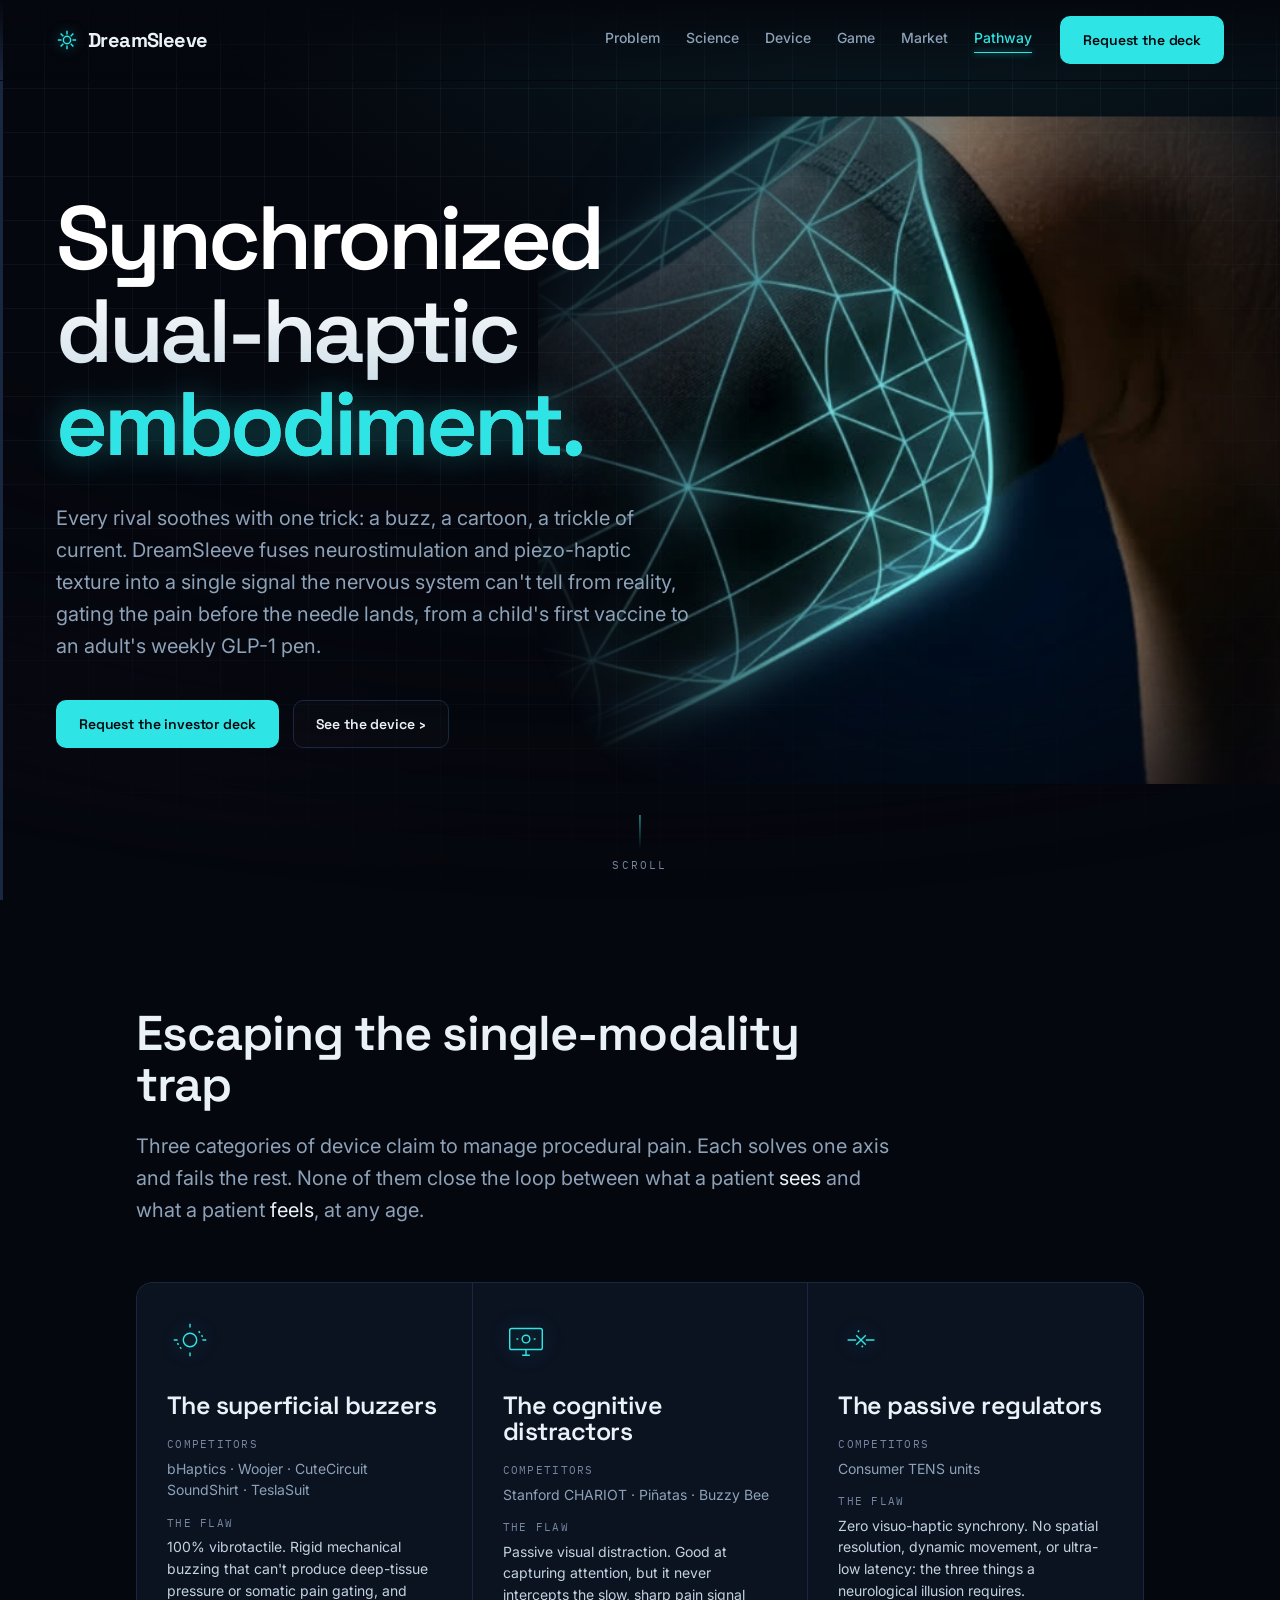
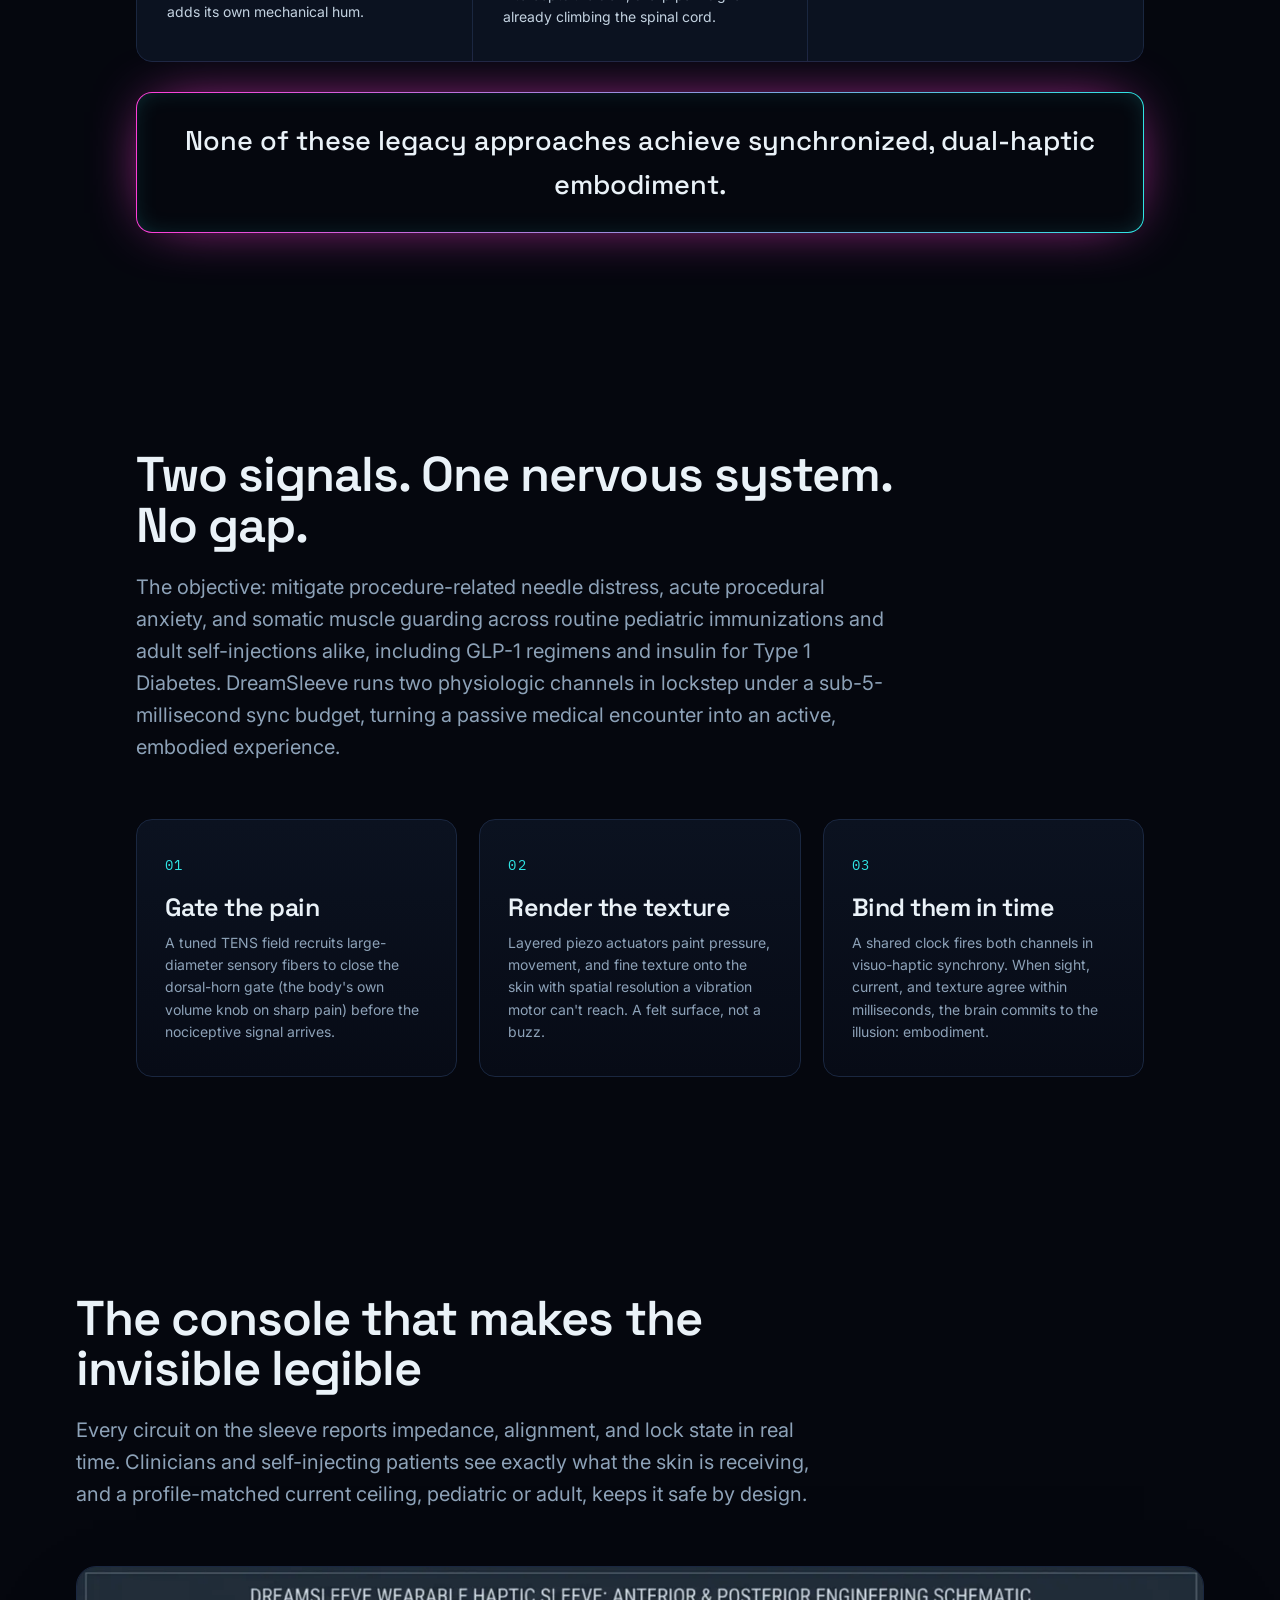
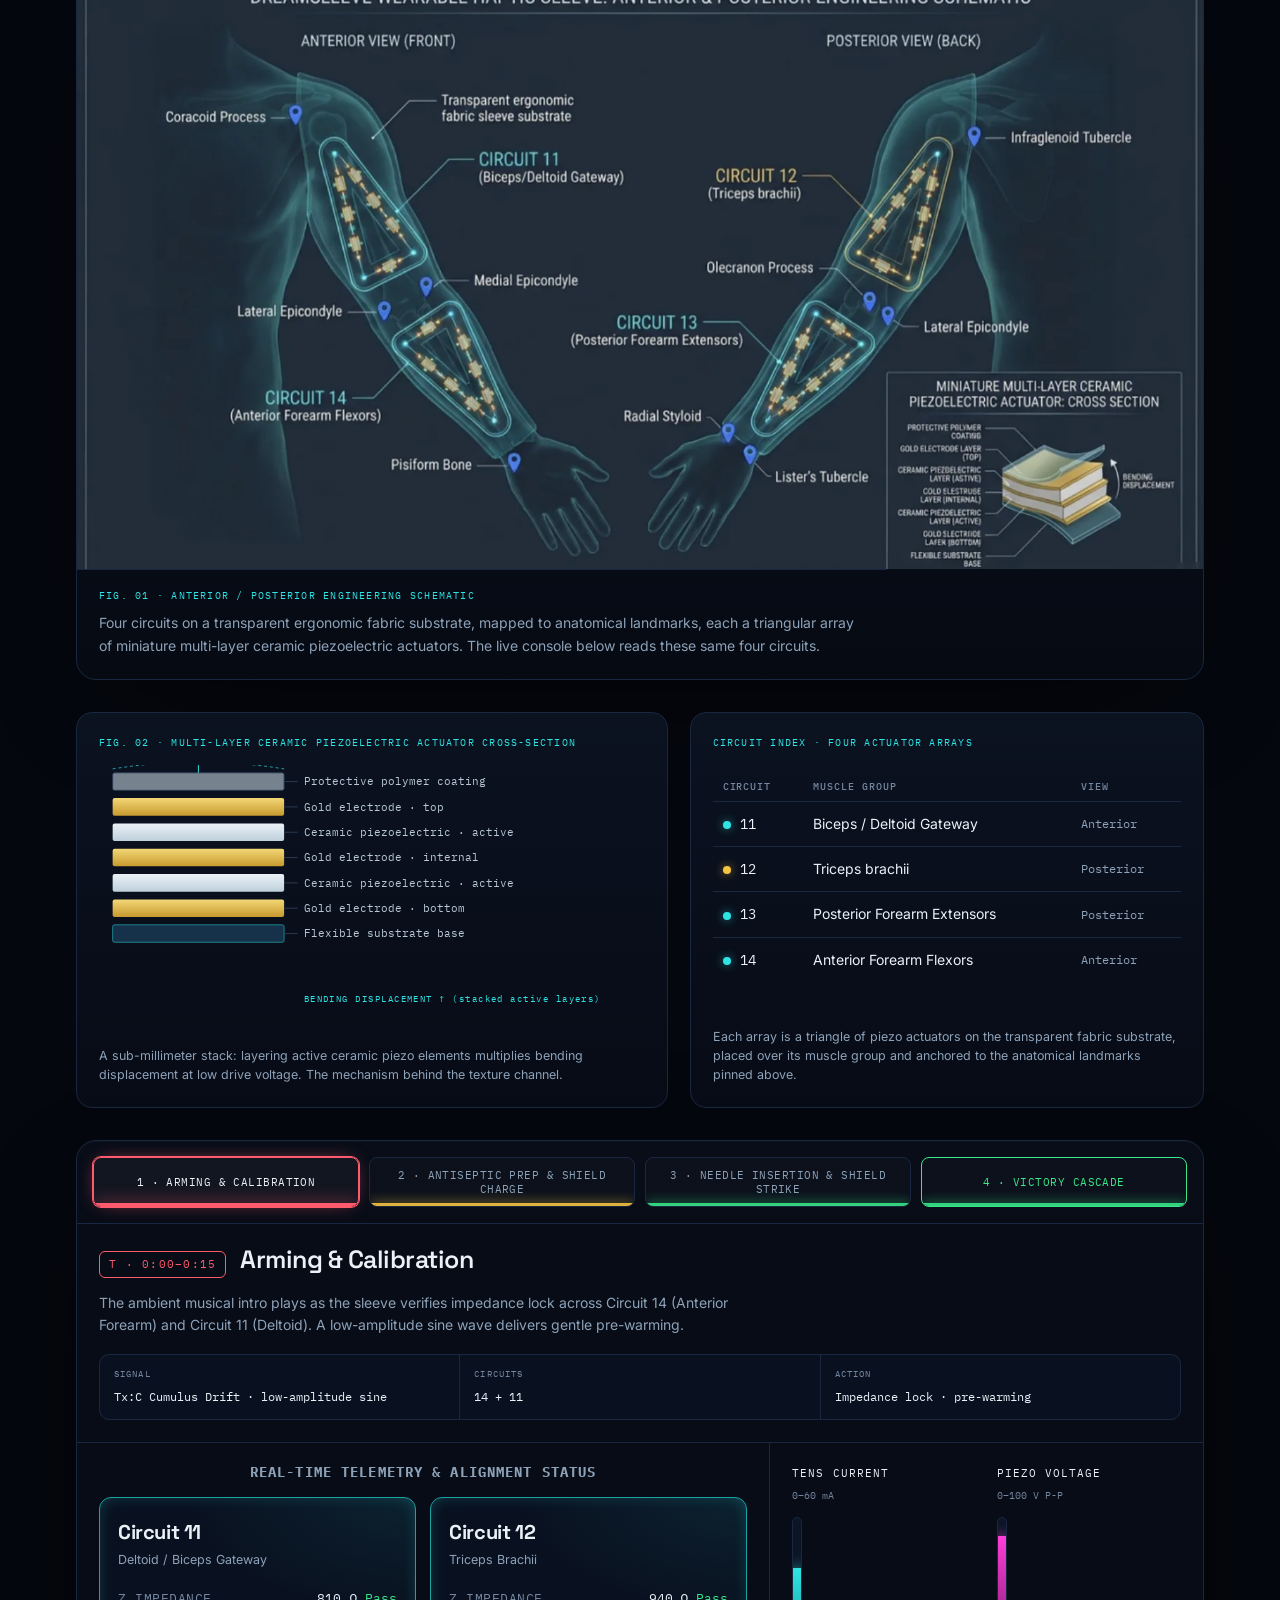
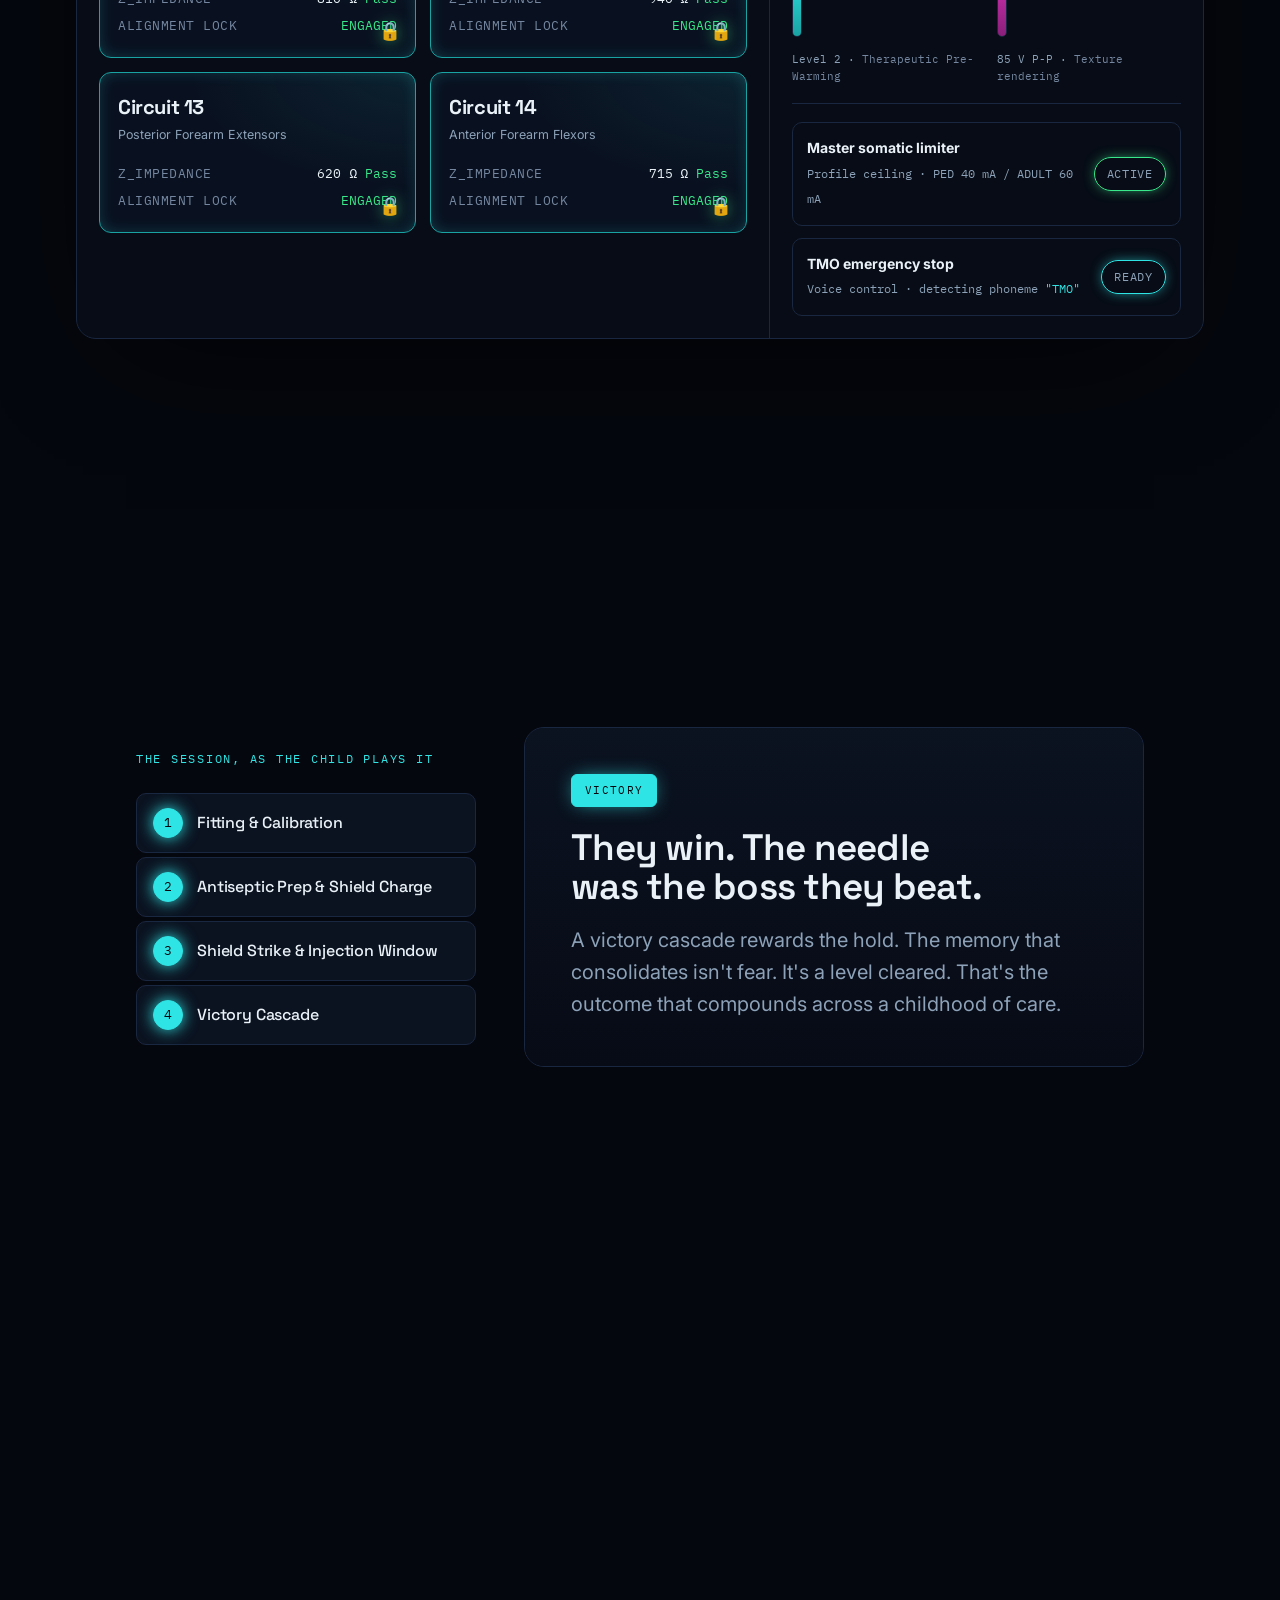
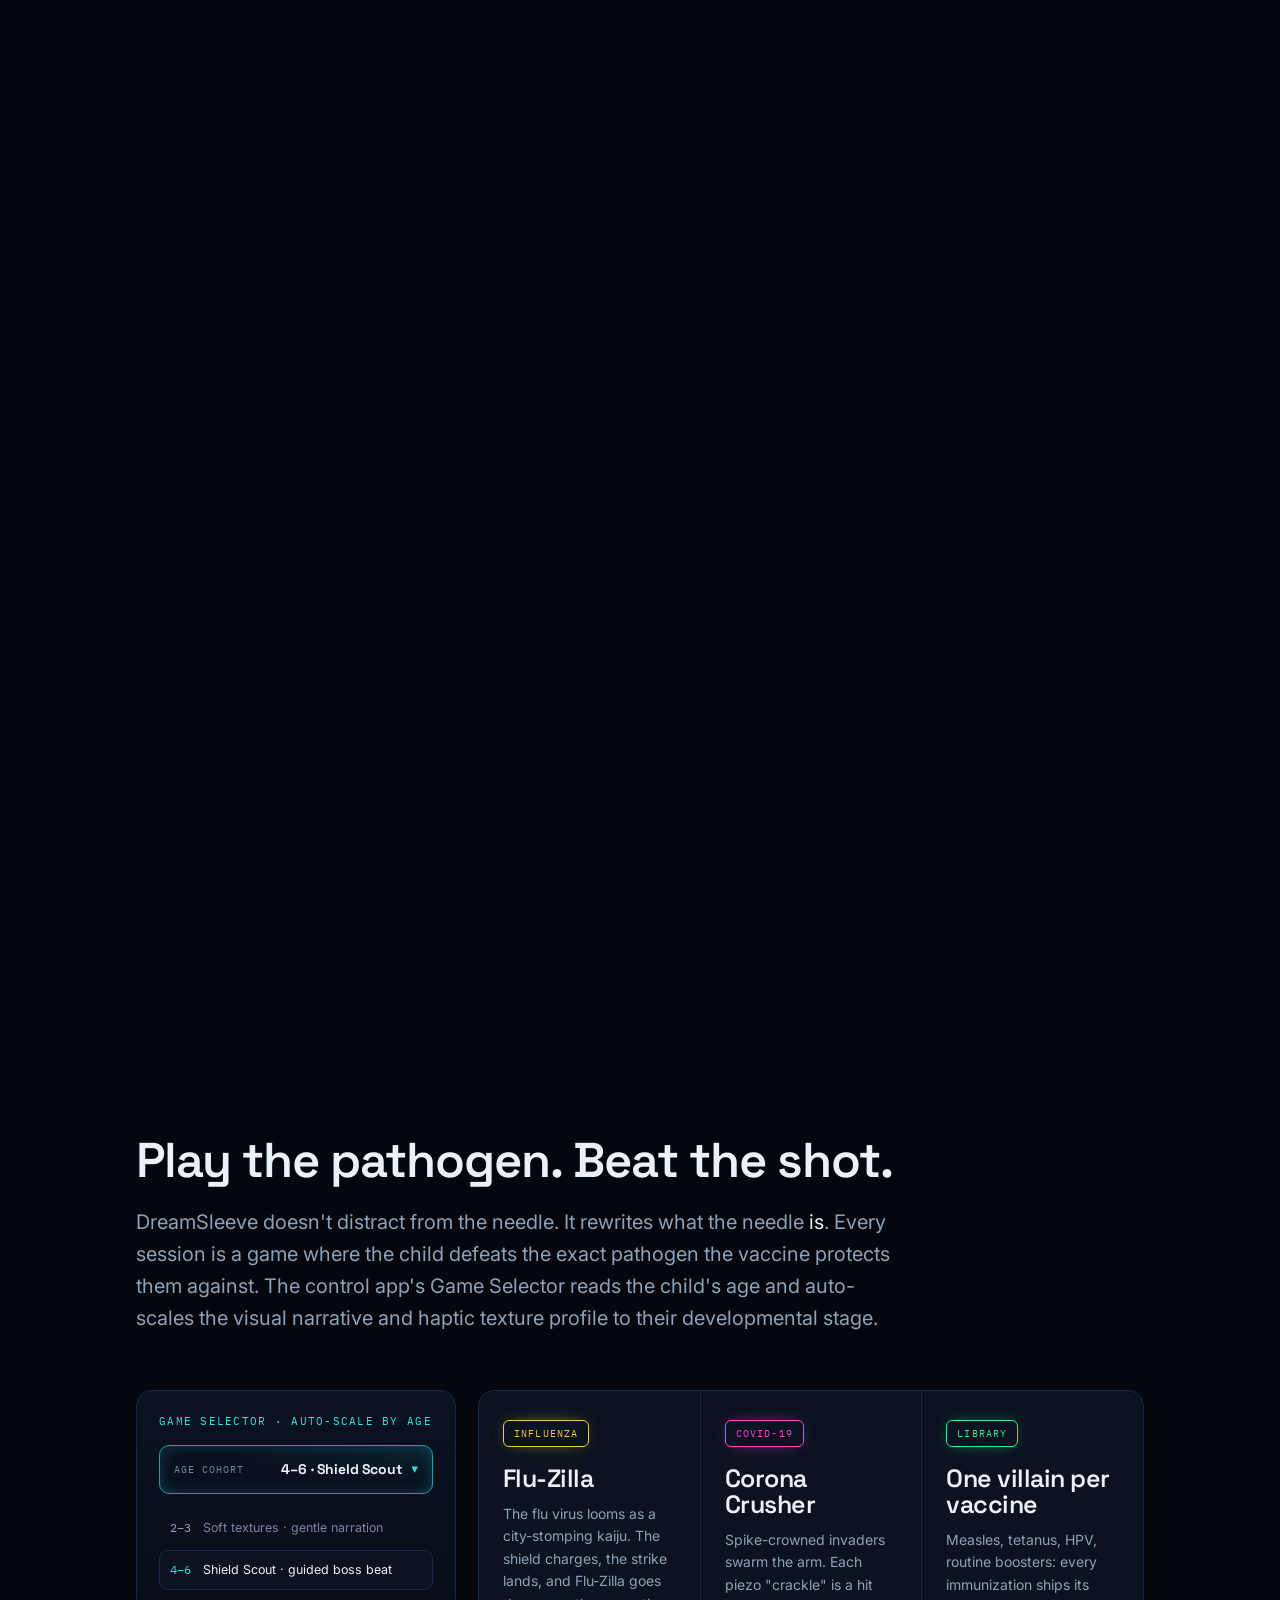
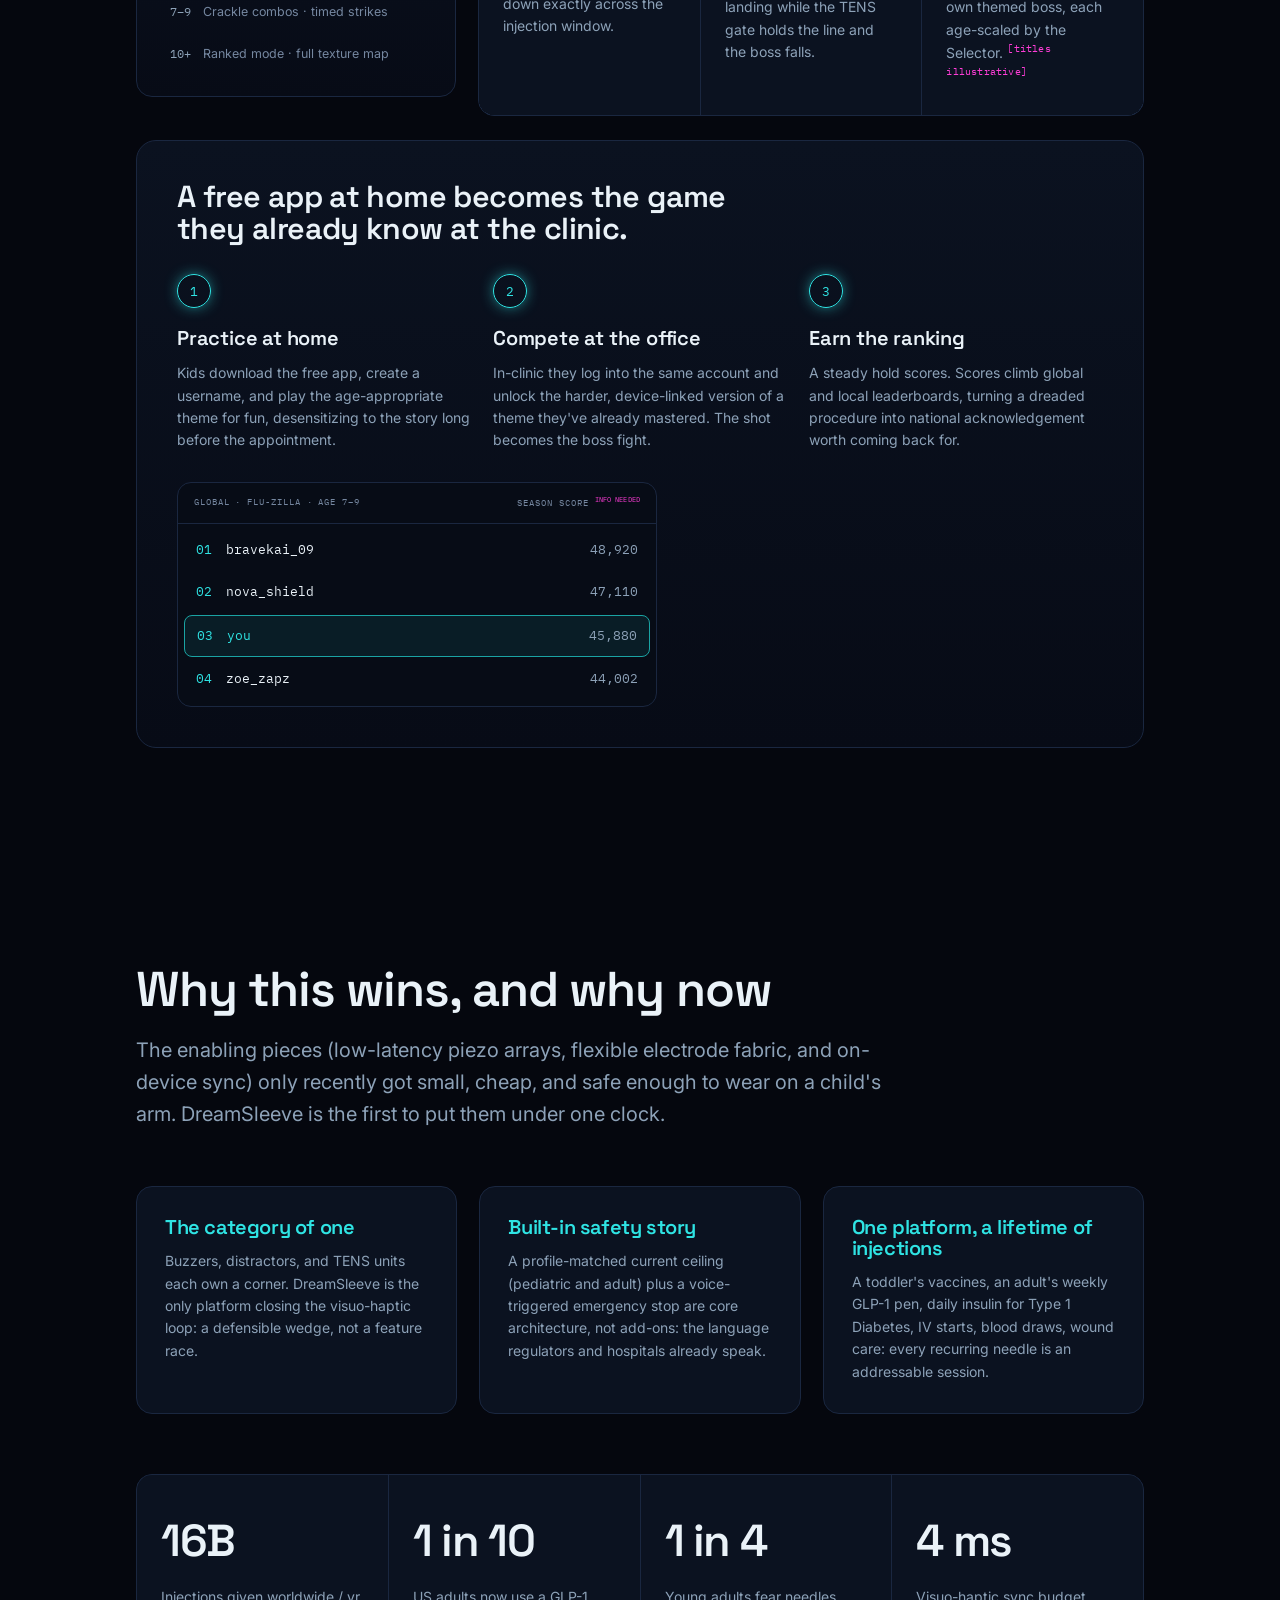
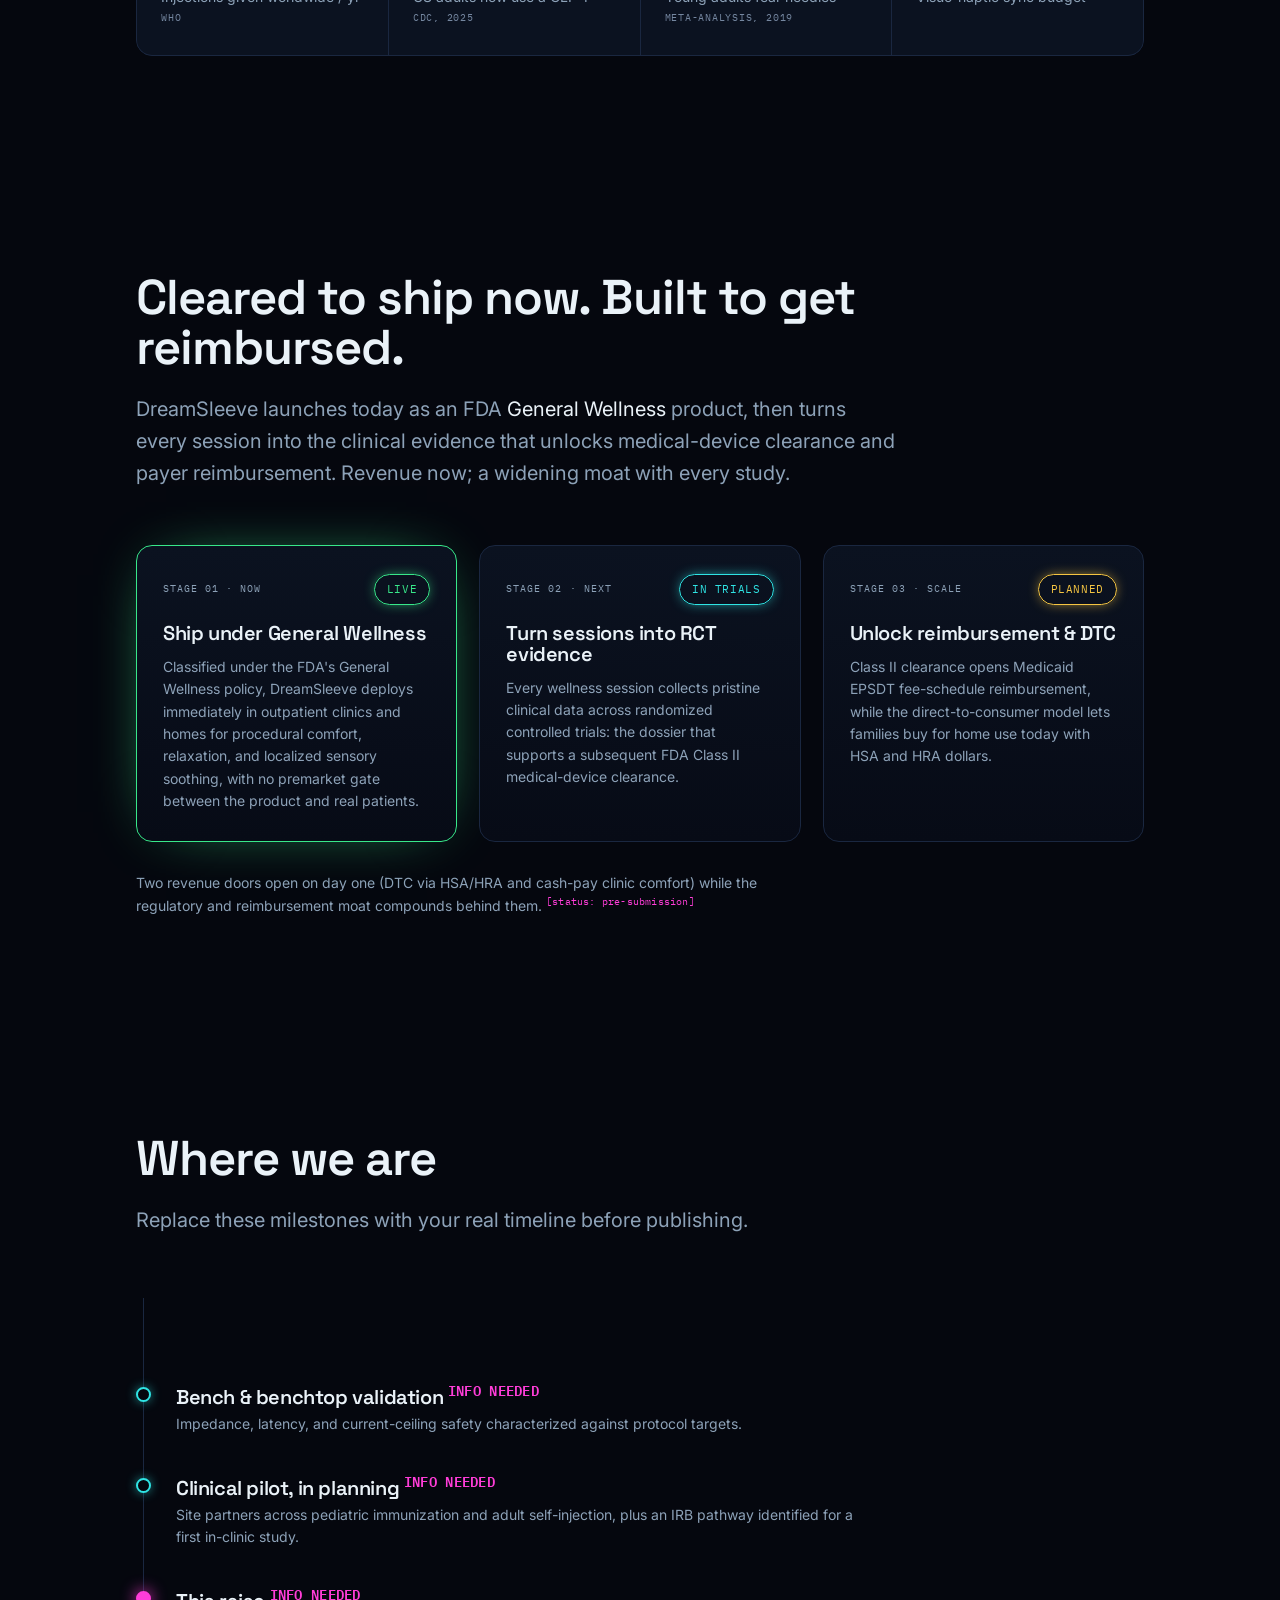
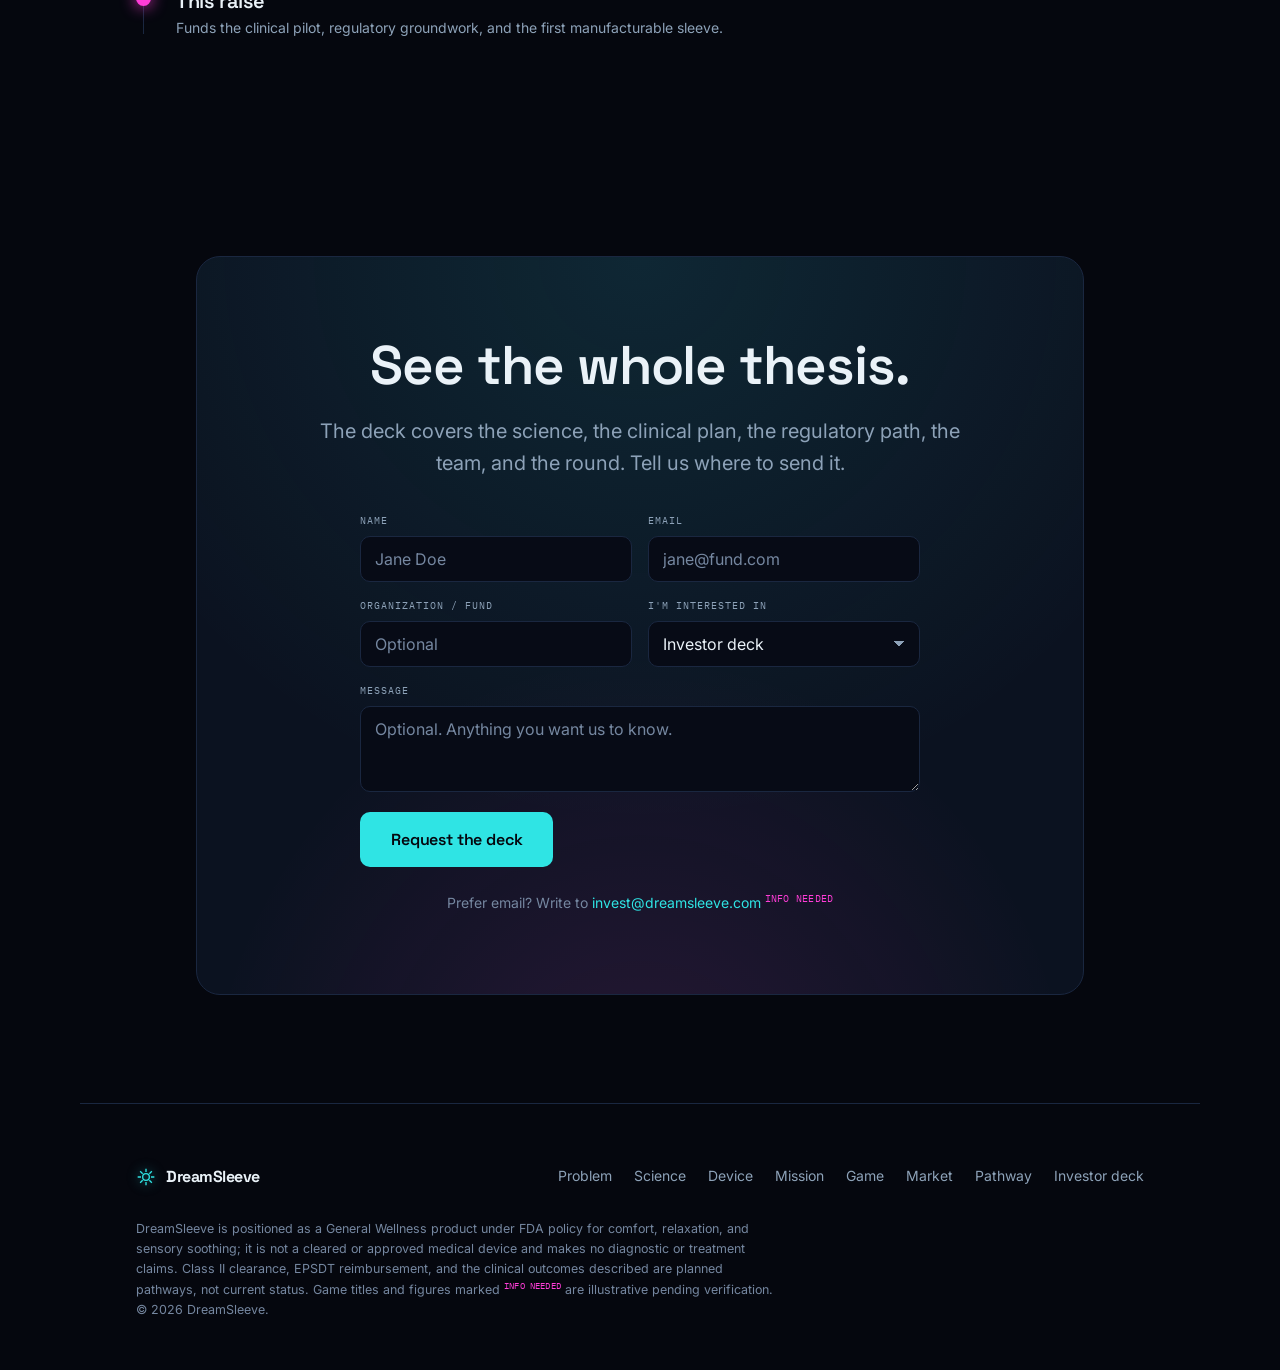
==== index.html @ 0de74234 "Add mobile hamburger nav + analytics; remove Team section - Mobile nav: below 920px the primary nav " ====
<!doctype html>
<html lang="en">
<head>
  <meta charset="utf-8" />
  <meta name="viewport" content="width=device-width, initial-scale=1" />

  <!-- ==== PRIMARY META ==== -->
  <title>DreamSleeve: Synchronized Dual-Haptic Embodiment for Needle Distress</title>
  <meta name="description" content="DreamSleeve is an arm-worn sleeve that fuses TENS neurostimulation and piezo-haptic texture into one synchronized signal that mitigates needle distress, procedural anxiety, and muscle guarding across pediatric immunizations and adult self-injections (GLP-1 regimens, Type 1 Diabetes insulin)." />
  <meta name="keywords" content="DreamSleeve, dual-haptic, needle distress, procedural pain, pediatric immunization, adult self-injection, GLP-1, insulin, type 1 diabetes, vaccine anxiety, gamified immunization, TENS, piezo haptics, neurostimulation, pain gating, medical wearable, needle anxiety, FDA general wellness, EPSDT, HSA HRA" />
  <meta name="author" content="DreamSleeve" />
  <meta name="theme-color" content="#05070E" />
  <meta name="color-scheme" content="dark" />

  <!-- Absolute URLs below (canonical, og:url, og:image, twitter:image, JSON-LD) point at the
       GitHub Pages project URL. If you add a custom domain, swap this host in those lines +
       CNAME. All other asset paths are relative, so they work on any host/subpath. -->
  <link rel="canonical" href="https://dreamsuit.github.io/DREAMSUIT-WEBSITE-MAIN/" />

  <!-- ==== OPEN GRAPH ==== -->
  <meta property="og:type" content="website" />
  <meta property="og:site_name" content="DreamSleeve" />
  <meta property="og:title" content="DreamSleeve: Synchronized Dual-Haptic Embodiment" />
  <meta property="og:description" content="One synchronized signal (TENS + piezo) that gates needle distress at the source, across pediatric immunizations and adult self-injection (GLP-1, Type 1 Diabetes insulin). Nobody else achieves dual-haptic embodiment." />
  <meta property="og:url" content="https://dreamsuit.github.io/DREAMSUIT-WEBSITE-MAIN/" />
  <meta property="og:image" content="https://dreamsuit.github.io/DREAMSUIT-WEBSITE-MAIN/assets/og-image.png" />
  <meta property="og:image:width" content="1200" />
  <meta property="og:image:height" content="630" />
  <meta property="og:image:alt" content="DreamSleeve: a glowing cyan wireframe sleeve on an arm, beside the words Synchronized dual-haptic embodiment." />

  <!-- ==== TWITTER ==== -->
  <meta name="twitter:card" content="summary_large_image" />
  <meta name="twitter:title" content="DreamSleeve: Synchronized Dual-Haptic Embodiment" />
  <meta name="twitter:description" content="An arm-worn sleeve that fuses TENS + piezo into one signal to gate needle distress, for kids' vaccines and adult GLP-1 / insulin self-injections alike." />
  <meta name="twitter:image" content="https://dreamsuit.github.io/DREAMSUIT-WEBSITE-MAIN/assets/og-image.png" />
  <meta name="twitter:image:alt" content="DreamSleeve: a glowing wireframe sleeve on an arm, dual-haptic neurostimulation." />

  <!-- ==== ICONS / MANIFEST ==== -->
  <link rel="icon" href="assets/favicon.svg" type="image/svg+xml" />
  <link rel="icon" href="assets/favicon-32.png" sizes="32x32" type="image/png" />
  <link rel="apple-touch-icon" href="assets/apple-touch-icon.png" />
  <link rel="manifest" href="site.webmanifest" />

  <!-- ==== FONTS ==== -->
  <link rel="preconnect" href="https://fonts.googleapis.com" />
  <link rel="preconnect" href="https://fonts.gstatic.com" crossorigin />
  <link href="https://fonts.googleapis.com/css2?family=Space+Grotesk:wght@400;500;600;700&family=Inter:wght@400;500;600&family=IBM+Plex+Mono:wght@400;500;600&display=swap" rel="stylesheet" />

  <link rel="stylesheet" href="styles/main.css" />

  <!-- ==== STRUCTURED DATA ==== -->
  <script type="application/ld+json">
  {
    "@context": "https://schema.org",
    "@graph": [
      {
        "@type": "Organization",
        "@id": "https://dreamsuit.github.io/DREAMSUIT-WEBSITE-MAIN/#org",
        "name": "DreamSleeve",
        "url": "https://dreamsuit.github.io/DREAMSUIT-WEBSITE-MAIN/",
        "logo": "https://dreamsuit.github.io/DREAMSUIT-WEBSITE-MAIN/assets/favicon-32.png",
        "description": "DreamSleeve builds synchronized dual-haptic wearables that gate needle distress across the lifespan, from pediatric immunizations to adult self-injection."
      },
      {
        "@type": "Product",
        "name": "DreamSleeve",
        "brand": { "@id": "https://dreamsuit.github.io/DREAMSUIT-WEBSITE-MAIN/#org" },
        "category": "Medical wearable / procedural pain management",
        "description": "An arm-worn sleeve that fuses TENS neurostimulation and piezo-haptic texture into one synchronized signal to mitigate needle distress, procedural anxiety, and muscle guarding across pediatric immunizations and adult self-injections including GLP-1 regimens and Type 1 Diabetes insulin. Pediatric sessions are gamified: children defeat the pathogen their vaccine protects against. Positioned as an FDA General Wellness product.",
        "audience": { "@type": "MedicalAudience", "audienceType": "Pediatric clinicians, caregivers, and families; adults self-injecting GLP-1 or insulin" }
      }
    ]
  }
  </script>
</head>

<body>
  <a class="skip-link" href="#top">Skip to content</a>

  <!-- Engineering grid + scroll progress rail -->
  <div class="grid-canvas" aria-hidden="true"></div>
  <div class="rail" aria-hidden="true"><span class="rail__charge" id="railCharge"></span></div>

  <!-- ==== HEADER ==== -->
  <header class="site-header" id="siteHeader">
    <a class="brand" href="#top" aria-label="DreamSleeve home">
      <span class="brand__mark" aria-hidden="true">
        <svg viewBox="0 0 24 24" width="22" height="22" fill="none" stroke-width="1.6">
          <circle cx="12" cy="12" r="4" />
          <path d="M12 2v4M12 18v4M2 12h4M18 12h4M5 5l3 3M16 16l3 3M19 5l-3 3M8 16l-3 3" />
        </svg>
      </span>
      <span class="brand__word">DreamSleeve</span>
    </a>
    <nav class="site-nav" id="primaryNav" aria-label="Primary">
      <a href="#problem">Problem</a>
      <a href="#science">Science</a>
      <a href="#device">Device</a>
      <a href="#game">Game</a>
      <a href="#market">Market</a>
      <a href="#pathway">Pathway</a>
    </nav>
    <button class="nav-toggle" id="navToggle" type="button" aria-expanded="false" aria-controls="primaryNav" aria-label="Open menu">
      <span class="nav-toggle__bars" aria-hidden="true"><span></span><span></span><span></span></span>
    </button>
    <a class="btn btn--primary header-cta" href="#ask">Request the deck</a>
  </header>

  <main id="top">

    <!-- ==== HERO ==== -->
    <section class="hero" id="hero">
      <div class="hero__photo" aria-hidden="true">
        <img src="assets/hero-arm.jpg" width="582" height="506" alt="" decoding="async" fetchpriority="high" />
      </div>
      <div class="hero__inner">
        <h1 class="hero__title" data-reveal>
          Synchronized<br />dual-haptic<br /><em>embodiment.</em>
        </h1>
        <p class="hero__lede" data-reveal>
          Every rival soothes with one trick: a buzz, a cartoon, a trickle of current.
          DreamSleeve fuses neurostimulation and piezo-haptic texture into a single
          signal the nervous system can't tell from reality, gating the pain before the
          needle lands, from a child's first vaccine to an adult's weekly GLP-1 pen.
        </p>
        <div class="hero__actions" data-reveal>
          <a class="btn btn--primary" href="#ask">Request the investor deck</a>
          <a class="btn btn--ghost" href="#device">See the device<span class="btn__chev" aria-hidden="true">›</span></a>
        </div>
      </div>
      <div class="scroll-cue" aria-hidden="true"><span></span>scroll</div>
    </section>

    <!-- ==== PROBLEM ==== -->
    <section class="section problem" id="problem">
      <div class="section__head">
        <h2 class="section__title" data-reveal>Escaping the single-modality trap</h2>
        <p class="section__intro" data-reveal>
          Three categories of device claim to manage procedural pain. Each solves one
          axis and fails the rest. None of them close the loop between what a patient
          <em>sees</em> and what a patient <em>feels</em>, at any age.
        </p>
      </div>

      <div class="trap-grid">
        <article class="trap" data-reveal>
          <div class="trap__icon" aria-hidden="true">
            <svg viewBox="0 0 48 48" fill="none" stroke-width="1.5">
              <circle cx="24" cy="24" r="7" /><path d="M24 11v-4M24 41v-4M11 24H7M41 24h-4" />
              <path d="M33 15c3 3 4.5 6 4.5 9M15 33c-3-3-4.5-6-4.5-9" stroke-dasharray="2 3" />
            </svg>
          </div>
          <h3 class="trap__name">The superficial buzzers</h3>
          <p class="trap__tag"><span>Competitors</span> bHaptics · Woojer · CuteCircuit SoundShirt · TeslaSuit</p>
          <p class="trap__flaw"><span>The flaw</span> 100% vibrotactile. Rigid mechanical buzzing that can't produce deep-tissue pressure or somatic pain gating, and adds its own mechanical hum.</p>
        </article>

        <article class="trap" data-reveal>
          <div class="trap__icon" aria-hidden="true">
            <svg viewBox="0 0 48 48" fill="none" stroke-width="1.5">
              <rect x="7" y="12" width="34" height="22" rx="2" /><path d="M20 40h8M24 34v6" />
              <circle cx="24" cy="23" r="4" /><path d="M16 23h-2M34 23h-2" />
            </svg>
          </div>
          <h3 class="trap__name">The cognitive distractors</h3>
          <p class="trap__tag"><span>Competitors</span> Stanford CHARIOT · Piñatas · Buzzy Bee</p>
          <p class="trap__flaw"><span>The flaw</span> Passive visual distraction. Good at capturing attention, but it never intercepts the slow, sharp pain signal already climbing the spinal cord.</p>
        </article>

        <article class="trap" data-reveal>
          <div class="trap__icon" aria-hidden="true">
            <svg viewBox="0 0 48 48" fill="none" stroke-width="1.5">
              <path d="M10 24h9M29 24h9" /><path d="M19 19l5 5-5 5M29 19l-5 5 5 5" />
              <path d="M22 14l-3 4M26 30l-3 4" stroke-dasharray="2 3" />
            </svg>
          </div>
          <h3 class="trap__name">The passive regulators</h3>
          <p class="trap__tag"><span>Competitors</span> Consumer TENS units</p>
          <p class="trap__flaw"><span>The flaw</span> Zero visuo-haptic synchrony. No spatial resolution, dynamic movement, or ultra-low latency: the three things a neurological illusion requires.</p>
        </article>
      </div>

      <p class="verdict" data-reveal>
        None of these legacy approaches achieve synchronized, dual-haptic embodiment.
      </p>
    </section>

    <!-- ==== SCIENCE ==== -->
    <section class="section science" id="science">
      <div class="section__head">
        <h2 class="section__title" data-reveal>Two signals. One nervous system. No gap.</h2>
        <p class="section__intro" data-reveal>
          The objective: mitigate procedure-related needle distress, acute procedural anxiety,
          and somatic muscle guarding across routine pediatric immunizations and adult
          self-injections alike, including GLP-1 regimens and insulin for Type 1 Diabetes.
          DreamSleeve runs two physiologic channels in lockstep under a sub-5-millisecond sync
          budget, turning a passive medical encounter into an active, embodied experience.
        </p>
      </div>

      <div class="pillars">
        <article class="pillar" data-reveal>
          <span class="pillar__index" aria-hidden="true">01</span>
          <h3 class="pillar__name">Gate the pain</h3>
          <p>A tuned TENS field recruits large-diameter sensory fibers to close the dorsal-horn
            gate (the body's own volume knob on sharp pain) before the nociceptive signal arrives.</p>
        </article>
        <article class="pillar" data-reveal>
          <span class="pillar__index" aria-hidden="true">02</span>
          <h3 class="pillar__name">Render the texture</h3>
          <p>Layered piezo actuators paint pressure, movement, and fine texture onto the skin
            with spatial resolution a vibration motor can't reach. A felt surface, not a buzz.</p>
        </article>
        <article class="pillar" data-reveal>
          <span class="pillar__index" aria-hidden="true">03</span>
          <h3 class="pillar__name">Bind them in time</h3>
          <p>A shared clock fires both channels in visuo-haptic synchrony. When sight, current,
            and texture agree within milliseconds, the brain commits to the illusion: embodiment.</p>
        </article>
      </div>
    </section>

    <!-- ==== DEVICE / TELEMETRY HUD ==== -->
    <section class="section device" id="device">
      <div class="section__head">
        <h2 class="section__title" data-reveal>The console that makes the invisible legible</h2>
        <p class="section__intro" data-reveal>
          Every circuit on the sleeve reports impedance, alignment, and lock state in real
          time. Clinicians and self-injecting patients see exactly what the skin is receiving,
          and a profile-matched current ceiling, pediatric or adult, keeps it safe by design.
        </p>
      </div>

      <figure class="schematic" data-reveal>
        <picture>
          <source srcset="assets/schematic.webp" type="image/webp" />
          <img src="assets/schematic.png" width="1600" height="855" loading="lazy" decoding="async"
            alt="DreamSleeve wearable haptic sleeve engineering schematic: anterior and posterior arm views showing Circuit 11 (Biceps/Deltoid Gateway), Circuit 12 (Triceps brachii), Circuit 13 (Posterior Forearm Extensors) and Circuit 14 (Anterior Forearm Flexors) as triangular piezo actuator arrays, anatomical landmark pins, and a multi-layer ceramic piezoelectric actuator cross-section." />
        </picture>
        <figcaption>
          <span class="schematic__tag">Fig. 01 · Anterior / posterior engineering schematic</span>
          Four circuits on a transparent ergonomic fabric substrate, mapped to anatomical
          landmarks, each a triangular array of miniature multi-layer ceramic piezoelectric
          actuators. The live console below reads these same four circuits.
        </figcaption>
      </figure>

      <!-- editable vector detail: cross-section + circuit index -->
      <div class="schematic-detail">
        <figure class="xsection" data-reveal>
          <span class="schematic__tag">Fig. 02 · Multi-layer ceramic piezoelectric actuator cross-section</span>
          <svg class="xsection__svg" viewBox="0 0 560 280" role="img"
               aria-label="Cross-section of a multi-layer ceramic piezoelectric actuator. From top: protective polymer coating, gold electrode top, active ceramic piezoelectric layer, gold electrode internal, active ceramic piezoelectric layer, gold electrode bottom, flexible substrate base. Stacking active layers multiplies bending displacement.">
            <defs>
              <linearGradient id="xs-gold" x1="0" y1="0" x2="0" y2="1">
                <stop offset="0" stop-color="#F3D777"/><stop offset="1" stop-color="#C79A2E"/>
              </linearGradient>
              <linearGradient id="xs-ceramic" x1="0" y1="0" x2="0" y2="1">
                <stop offset="0" stop-color="#EAF1F6"/><stop offset="1" stop-color="#BED0DC"/>
              </linearGradient>
              <marker id="xs-arrow" markerWidth="8" markerHeight="8" refX="4" refY="4" orient="auto">
                <path d="M1 1L7 4L1 7Z" fill="#2FE4E4"/>
              </marker>
            </defs>

            <g font-family="IBM Plex Mono, monospace" font-size="11">
              <!-- 7 layers: x=14 w=176, pitch 26 (h18/gap8) -->
              <g>
                <rect x="14" y="8"   width="176" height="18" rx="2" fill="#CFE0EC" fill-opacity=".55" stroke="#2a3a52"/>
                <rect x="14" y="34"  width="176" height="18" rx="2" fill="url(#xs-gold)"/>
                <rect x="14" y="60"  width="176" height="18" rx="2" fill="url(#xs-ceramic)"/>
                <rect x="14" y="86"  width="176" height="18" rx="2" fill="url(#xs-gold)"/>
                <rect x="14" y="112" width="176" height="18" rx="2" fill="url(#xs-ceramic)"/>
                <rect x="14" y="138" width="176" height="18" rx="2" fill="url(#xs-gold)"/>
                <rect x="14" y="164" width="176" height="18" rx="2" fill="#16324a" stroke="#2FE4E4" stroke-opacity=".5"/>
              </g>
              <!-- leader ticks + labels -->
              <g fill="#8DA2B8" stroke="#2a3a52">
                <line x1="190" y1="17"  x2="204" y2="17"/>
                <line x1="190" y1="43"  x2="204" y2="43"/>
                <line x1="190" y1="69"  x2="204" y2="69"/>
                <line x1="190" y1="95"  x2="204" y2="95"/>
                <line x1="190" y1="121" x2="204" y2="121"/>
                <line x1="190" y1="147" x2="204" y2="147"/>
                <line x1="190" y1="173" x2="204" y2="173"/>
              </g>
              <g fill="#B9C8D6" stroke="none">
                <text x="210" y="21">Protective polymer coating</text>
                <text x="210" y="47">Gold electrode · top</text>
                <text x="210" y="73">Ceramic piezoelectric · active</text>
                <text x="210" y="99">Gold electrode · internal</text>
                <text x="210" y="125">Ceramic piezoelectric · active</text>
                <text x="210" y="151">Gold electrode · bottom</text>
                <text x="210" y="177">Flexible substrate base</text>
              </g>
              <!-- bending displacement cue -->
              <path d="M14 4 Q102 -10 190 4" fill="none" stroke="#2FE4E4" stroke-opacity=".7" stroke-dasharray="3 3"/>
              <line x1="102" y1="8" x2="102" y2="-8" stroke="#2FE4E4" marker-end="url(#xs-arrow)"/>
              <text x="210" y="243" fill="#2FE4E4" font-size="9" letter-spacing="1.5">BENDING DISPLACEMENT &#8593;  (stacked active layers)</text>
            </g>
          </svg>
          <figcaption>A sub-millimeter stack: layering active ceramic piezo elements multiplies
            bending displacement at low drive voltage. The mechanism behind the texture channel.</figcaption>
        </figure>

        <div class="circuit-index" data-reveal>
          <span class="schematic__tag">Circuit index · four actuator arrays</span>
          <table>
            <thead><tr><th>Circuit</th><th>Muscle group</th><th>View</th></tr></thead>
            <tbody>
              <tr style="--c:var(--signal)"><td><span class="ci__dot"></span>11</td><td>Biceps / Deltoid Gateway</td><td>Anterior</td></tr>
              <tr style="--c:var(--amber)"><td><span class="ci__dot"></span>12</td><td>Triceps brachii</td><td>Posterior</td></tr>
              <tr style="--c:var(--signal)"><td><span class="ci__dot"></span>13</td><td>Posterior Forearm Extensors</td><td>Posterior</td></tr>
              <tr style="--c:var(--signal)"><td><span class="ci__dot"></span>14</td><td>Anterior Forearm Flexors</td><td>Anterior</td></tr>
            </tbody>
          </table>
          <p class="circuit-index__note">Each array is a triangle of piezo actuators on the
            transparent fabric substrate, placed over its muscle group and anchored to the
            anatomical landmarks pinned above.</p>
        </div>
      </div>

      <div class="console" data-reveal>
        <div class="console__stages" role="tablist" aria-label="Chronosomatic injection synchronization pipeline" data-tabs>
          <button class="stage-chip stage-chip--red" role="tab" id="pt-tab-0" aria-controls="pt-panel-0" aria-selected="true" style="--accent:var(--red)">1 · Arming &amp; Calibration</button>
          <button class="stage-chip stage-chip--amber" role="tab" id="pt-tab-1" aria-controls="pt-panel-1" aria-selected="false" tabindex="-1" style="--accent:var(--amber)">2 · Antiseptic Prep &amp; Shield Charge</button>
          <button class="stage-chip stage-chip--green" role="tab" id="pt-tab-2" aria-controls="pt-panel-2" aria-selected="false" tabindex="-1" style="--accent:var(--pass)">3 · Needle Insertion &amp; Shield Strike</button>
          <button class="stage-chip stage-chip--flag" role="tab" id="pt-tab-3" aria-controls="pt-panel-3" aria-selected="false" tabindex="-1" style="--accent:var(--pass)">4 · Victory Cascade</button>
        </div>

        <div class="phase-panels">
          <div class="phase-panel is-active" role="tabpanel" id="pt-panel-0" aria-labelledby="pt-tab-0" tabindex="0">
            <div class="phase-panel__head">
              <span class="phase-panel__time" style="--accent:var(--red)">T · 0:00–0:15</span>
              <h3 class="phase-panel__title">Arming &amp; Calibration</h3>
            </div>
            <p>The ambient musical intro plays as the sleeve verifies impedance lock across Circuit 14
              (Anterior Forearm) and Circuit 11 (Deltoid). A low-amplitude sine wave delivers gentle pre-warming.</p>
            <dl class="phase-spec">
              <div><dt>Signal</dt><dd>Tx:C Cumulus Drift · low-amplitude sine</dd></div>
              <div><dt>Circuits</dt><dd>14 + 11</dd></div>
              <div><dt>Action</dt><dd>Impedance lock · pre-warming</dd></div>
            </dl>
          </div>

          <div class="phase-panel" role="tabpanel" id="pt-panel-1" aria-labelledby="pt-tab-1" tabindex="0">
            <div class="phase-panel__head">
              <span class="phase-panel__time" style="--accent:var(--amber)">T · 0:15–0:30</span>
              <h3 class="phase-panel__title">Antiseptic Preparation &amp; Shield Charge</h3>
            </div>
            <p>As the MA or RN wipes the site with alcohol, musical tension builds via a rising synth
              frequency. Surface piezoelectric nodes fire rapid-fire staccato bursts, mimicking crackling energy armor.</p>
            <dl class="phase-spec">
              <div><dt>Signal</dt><dd>Tx:S The Sandofal · piezo staccato</dd></div>
              <div><dt>Audio</dt><dd>Rising synth frequency</dd></div>
              <div><dt>Action</dt><dd>Shield charge across the site</dd></div>
            </dl>
          </div>

          <div class="phase-panel" role="tabpanel" id="pt-panel-2" aria-labelledby="pt-tab-2" tabindex="0">
            <div class="phase-panel__head">
              <span class="phase-panel__time" style="--accent:var(--pass)">T · 0:30.000</span>
              <h3 class="phase-panel__title">Needle Insertion &amp; Shield Strike</h3>
            </div>
            <p>At the musical drop, intramuscular needle entry coincides with a localized 500 ms, 100 Hz TENS
              surge (36–50 mA) across Circuits 11 and 12, depolarizing Aβ nerve fibers and shutting the spinal pain gates.</p>
            <dl class="phase-spec">
              <div><dt>TENS surge</dt><dd>500 ms · 100 Hz · 36–50 mA</dd></div>
              <div><dt>Circuits</dt><dd>11 + 12</dd></div>
              <div><dt>Mechanism</dt><dd>Aβ depolarization · gate closure</dd></div>
            </dl>
          </div>

          <div class="phase-panel" role="tabpanel" id="pt-panel-3" aria-labelledby="pt-tab-3" tabindex="0">
            <div class="phase-panel__head">
              <span class="phase-panel__time" style="--accent:var(--pass)">T · 0:32+</span>
              <h3 class="phase-panel__title">Post-Procedure Victory Cascade</h3>
            </div>
            <p>Needle withdrawal triggers an ascending musical resolution, while the sleeve delivers a warm,
              continuous cross-body sensory sweep, potentially triggering a dopamine-mediated frisson chill. The
              user then plays the game, blasting the pathogen the vaccine protects against.</p>
            <dl class="phase-spec">
              <div><dt>Signal</dt><dd>Tx:H Hydro-Static Silk · cross-body sweep</dd></div>
              <div><dt>Response</dt><dd>Dopamine-mediated frisson</dd></div>
              <div><dt>Game</dt><dd>Blast the pathogen</dd></div>
            </dl>
          </div>
        </div>

        <div class="console__body">
          <div class="console__grid">
            <h3 class="console__heading">Real-time telemetry &amp; alignment status</h3>
            <div class="circuits">
              <article class="circuit" data-circuit>
                <header><b>Circuit 11</b><span>Deltoid / Biceps Gateway</span></header>
                <dl>
                  <div><dt>Z_IMPEDANCE</dt><dd>810 Ω <i class="pass">Pass</i></dd></div>
                  <div><dt>ALIGNMENT LOCK</dt><dd class="pass">ENGAGED</dd></div>
                </dl>
                <span class="circuit__lock" aria-hidden="true">🔒</span>
              </article>
              <article class="circuit" data-circuit>
                <header><b>Circuit 12</b><span>Triceps Brachii</span></header>
                <dl>
                  <div><dt>Z_IMPEDANCE</dt><dd>940 Ω <i class="pass">Pass</i></dd></div>
                  <div><dt>ALIGNMENT LOCK</dt><dd class="pass">ENGAGED</dd></div>
                </dl>
                <span class="circuit__lock" aria-hidden="true">🔒</span>
              </article>
              <article class="circuit" data-circuit>
                <header><b>Circuit 13</b><span>Posterior Forearm Extensors</span></header>
                <dl>
                  <div><dt>Z_IMPEDANCE</dt><dd>620 Ω <i class="pass">Pass</i></dd></div>
                  <div><dt>ALIGNMENT LOCK</dt><dd class="pass">ENGAGED</dd></div>
                </dl>
                <span class="circuit__lock" aria-hidden="true">🔒</span>
              </article>
              <article class="circuit" data-circuit>
                <header><b>Circuit 14</b><span>Anterior Forearm Flexors</span></header>
                <dl>
                  <div><dt>Z_IMPEDANCE</dt><dd>715 Ω <i class="pass">Pass</i></dd></div>
                  <div><dt>ALIGNMENT LOCK</dt><dd class="pass">ENGAGED</dd></div>
                </dl>
                <span class="circuit__lock" aria-hidden="true">🔒</span>
              </article>
            </div>
          </div>

          <aside class="console__panel">
            <div class="meter">
              <div class="meter__col">
                <span class="meter__cap">TENS CURRENT</span>
                <span class="meter__range">0–60 mA</span>
                <div class="meter__track"><span class="meter__fill" style="--lvl:58%"></span></div>
                <span class="meter__read">Level 2 · <i>Therapeutic Pre-Warming</i></span>
              </div>
              <div class="meter__col">
                <span class="meter__cap">PIEZO VOLTAGE</span>
                <span class="meter__range">0–100 V P-P</span>
                <div class="meter__track"><span class="meter__fill meter__fill--pulse" style="--lvl:85%"></span></div>
                <span class="meter__read">85 V P-P · <i>Texture rendering</i></span>
              </div>
            </div>

            <div class="safety">
              <div class="safety__row">
                <div>
                  <b>Master somatic limiter</b>
                  <span>Profile ceiling · PED 40 mA / ADULT 60 mA</span>
                </div>
                <span class="pill pill--on">ACTIVE</span>
              </div>
              <div class="safety__row">
                <div>
                  <b>TMO emergency stop</b>
                  <span>Voice control · detecting phoneme <i>"TMO"</i></span>
                </div>
                <span class="pill pill--ready">READY</span>
              </div>
            </div>
          </aside>
        </div>
      </div>
    </section>

    <!-- ==== MISSION (sticky cinematic sequence) ==== -->
    <section class="mission" id="mission" aria-label="The DreamSleeve mission flow">
      <h2 class="sr-only">The DreamSleeve mission flow</h2>
      <div class="mission__sticky">
        <div class="mission__stageboard">
          <p class="mission__eyebrow">The session, as the child plays it</p>
          <ol class="mission__list">
            <li data-stage="0"><span class="mission__num">1</span><span class="mission__label">Fitting &amp; Calibration</span></li>
            <li data-stage="1"><span class="mission__num">2</span><span class="mission__label">Antiseptic Prep &amp; Shield Charge</span></li>
            <li data-stage="2"><span class="mission__num">3</span><span class="mission__label">Shield Strike &amp; Injection Window</span></li>
            <li data-stage="3"><span class="mission__num">4</span><span class="mission__label">Victory Cascade</span></li>
          </ol>
        </div>
        <div class="mission__screen" data-mission-screen>
          <div class="mission__panel" data-stage-panel="0">
            <span class="mission__badge" style="--c:var(--red)">PHASE 01</span>
            <h3>The suit wakes up and finds the body.</h3>
            <p>Four circuits lock onto the arm, impedance is checked, alignment engages.
              To the child it's a hero suit booting up, not a medical fitting.</p>
          </div>
          <div class="mission__panel" data-stage-panel="1">
            <span class="mission__badge" style="--c:var(--amber)">PHASE 02</span>
            <h3>The shield charges while the skin is prepped.</h3>
            <p>TENS pre-warms the gate; piezo layers the "shield" texture across the site.
              The antiseptic swab becomes the moment the armor comes online.</p>
          </div>
          <div class="mission__panel" data-stage-panel="2">
            <span class="mission__badge" style="--c:var(--pass)">PHASE 03</span>
            <h3>The needle lands inside a closed gate.</h3>
            <p>Dual-haptic embodiment peaks exactly across the injection window. The sharp
              signal arrives to find the door already shut, and a texture that owns the skin.</p>
          </div>
          <div class="mission__panel" data-stage-panel="3">
            <span class="mission__badge mission__badge--win" style="--c:var(--signal)">VICTORY</span>
            <h3>They win. The needle was the boss they beat.</h3>
            <p>A victory cascade rewards the hold. The memory that consolidates isn't fear.
              It's a level cleared. That's the outcome that compounds across a childhood of care.</p>
          </div>
        </div>
      </div>
    </section>

    <!-- ==== GAME / GAMIFIED NARRATIVE ==== -->
    <section class="section game" id="game">
      <div class="section__head">
        <h2 class="section__title" data-reveal>Play the pathogen. Beat the shot.</h2>
        <p class="section__intro" data-reveal>
          DreamSleeve doesn't distract from the needle. It rewrites what the needle <em>is</em>.
          Every session is a game where the child defeats the exact pathogen the vaccine
          protects them against. The control app's Game Selector reads the child's age and
          auto-scales the visual narrative and haptic texture profile to their developmental stage.
        </p>
      </div>

      <div class="game__deck">
        <!-- Game Selector (diegetic control-app panel) -->
        <aside class="selector" data-reveal aria-label="Game Selector">
          <p class="selector__cap">Game Selector · auto-scale by age</p>
          <div class="selector__field" role="presentation">
            <span>Age cohort</span>
            <b>4–6 · Shield Scout</b>
            <span class="selector__chev" aria-hidden="true">▾</span>
          </div>
          <ul class="selector__scale">
            <li><span>2–3</span><i>Soft textures · gentle narration</i></li>
            <li class="is-on"><span>4–6</span><i>Shield Scout · guided boss beat</i></li>
            <li><span>7–9</span><i>Crackle combos · timed strikes</i></li>
            <li><span>10+</span><i>Ranked mode · full texture map</i></li>
          </ul>
        </aside>

        <!-- Pathogen game library -->
        <div class="game-tiles">
          <article class="gtile gtile--flu" data-reveal>
            <span class="gtile__badge">INFLUENZA</span>
            <h3>Flu-Zilla</h3>
            <p>The flu virus looms as a city-stomping kaiju. The shield charges, the strike
              lands, and Flu-Zilla goes down exactly across the injection window.</p>
          </article>
          <article class="gtile gtile--cov" data-reveal>
            <span class="gtile__badge">COVID-19</span>
            <h3>Corona Crusher</h3>
            <p>Spike-crowned invaders swarm the arm. Each piezo "crackle" is a hit landing
              while the TENS gate holds the line and the boss falls.</p>
          </article>
          <article class="gtile gtile--more" data-reveal>
            <span class="gtile__badge">LIBRARY</span>
            <h3>One villain per vaccine</h3>
            <p>Measles, tetanus, HPV, routine boosters: every immunization ships its own
              themed boss, each age-scaled by the Selector. <mark>[titles illustrative]</mark></p>
          </article>
        </div>
      </div>

      <!-- Practice → compete → leaderboard flywheel -->
      <div class="loop" data-reveal>
        <h3 class="loop__title">A free app at home becomes the game they already know at the clinic.</h3>
        <div class="loop__steps">
          <article class="loop__step">
            <span class="loop__num">1</span>
            <h4>Practice at home</h4>
            <p>Kids download the free app, create a username, and play the age-appropriate
              theme for fun, desensitizing to the story long before the appointment.</p>
          </article>
          <article class="loop__step">
            <span class="loop__num">2</span>
            <h4>Compete at the office</h4>
            <p>In-clinic they log into the same account and unlock the harder, device-linked
              version of a theme they've already mastered. The shot becomes the boss fight.</p>
          </article>
          <article class="loop__step">
            <span class="loop__num">3</span>
            <h4>Earn the ranking</h4>
            <p>A steady hold scores. Scores climb global and local leaderboards, turning a
              dreaded procedure into national acknowledgement worth coming back for.</p>
          </article>
        </div>

        <!-- diegetic leaderboard -->
        <div class="leaderboard" aria-label="Leaderboard (illustrative)">
          <div class="lb__head">
            <span>GLOBAL · FLU-ZILLA · AGE 7–9</span><span>SEASON SCORE <mark>INFO NEEDED</mark></span>
          </div>
          <ol class="lb__rows">
            <li><span class="lb__rank">01</span><span class="lb__user">bravekai_09</span><span class="lb__score">48,920</span></li>
            <li><span class="lb__rank">02</span><span class="lb__user">nova_shield</span><span class="lb__score">47,110</span></li>
            <li class="is-you"><span class="lb__rank">03</span><span class="lb__user">you</span><span class="lb__score">45,880</span></li>
            <li><span class="lb__rank">04</span><span class="lb__user">zoe_zapz</span><span class="lb__score">44,002</span></li>
          </ol>
        </div>
      </div>
    </section>

    <!-- ==== MARKET / WHY NOW ==== -->
    <section class="section market" id="market">
      <div class="section__head">
        <h2 class="section__title" data-reveal>Why this wins, and why now</h2>
        <p class="section__intro" data-reveal>
          The enabling pieces (low-latency piezo arrays, flexible electrode fabric, and
          on-device sync) only recently got small, cheap, and safe enough to wear on a
          child's arm. DreamSleeve is the first to put them under one clock.
        </p>
      </div>

      <div class="moat">
        <article class="moat__card" data-reveal>
          <h3>The category of one</h3>
          <p>Buzzers, distractors, and TENS units each own a corner. DreamSleeve is the only
            platform closing the visuo-haptic loop: a defensible wedge, not a feature race.</p>
        </article>
        <article class="moat__card" data-reveal>
          <h3>Built-in safety story</h3>
          <p>A profile-matched current ceiling (pediatric and adult) plus a voice-triggered
            emergency stop are core architecture, not add-ons: the language regulators and
            hospitals already speak.</p>
        </article>
        <article class="moat__card" data-reveal>
          <h3>One platform, a lifetime of injections</h3>
          <p>A toddler's vaccines, an adult's weekly GLP-1 pen, daily insulin for Type 1
            Diabetes, IV starts, blood draws, wound care: every recurring needle is an
            addressable session.</p>
        </article>
      </div>

      <div class="stats" data-reveal>
        <div class="stat">
          <span class="stat__num" data-count="16" data-suffix="B">0</span>
          <span class="stat__label">Injections given worldwide / yr <i>WHO</i></span>
        </div>
        <div class="stat">
          <span class="stat__num">1 in 10</span>
          <span class="stat__label">US adults now use a GLP-1 <i>CDC, 2025</i></span>
        </div>
        <div class="stat">
          <span class="stat__num">1 in 4</span>
          <span class="stat__label">Young adults fear needles <i>meta-analysis, 2019</i></span>
        </div>
        <div class="stat">
          <span class="stat__num" data-count="4" data-suffix=" ms">0</span>
          <span class="stat__label">Visuo-haptic sync budget</span>
        </div>
      </div>
    </section>

    <!-- ==== PATHWAY / REGULATORY & REIMBURSEMENT ==== -->
    <section class="section pathway" id="pathway">
      <div class="section__head">
        <h2 class="section__title" data-reveal>Cleared to ship now. Built to get reimbursed.</h2>
        <p class="section__intro" data-reveal>
          DreamSleeve launches today as an FDA <em>General Wellness</em> product, then turns every
          session into the clinical evidence that unlocks medical-device clearance and payer
          reimbursement. Revenue now; a widening moat with every study.
        </p>
      </div>

      <ol class="phases" data-reveal>
        <li class="phase phase--now">
          <div class="phase__top">
            <span class="phase__tag">Stage 01 · Now</span>
            <span class="pill pill--on">LIVE</span>
          </div>
          <h3>Ship under General Wellness</h3>
          <p>Classified under the FDA's General Wellness policy, DreamSleeve deploys immediately in
            outpatient clinics and homes for procedural comfort, relaxation, and localized sensory
            soothing, with no premarket gate between the product and real patients.</p>
        </li>
        <li class="phase phase--next">
          <div class="phase__top">
            <span class="phase__tag">Stage 02 · Next</span>
            <span class="pill pill--ready">IN TRIALS</span>
          </div>
          <h3>Turn sessions into RCT evidence</h3>
          <p>Every wellness session collects pristine clinical data across randomized controlled
            trials: the dossier that supports a subsequent FDA Class II medical-device clearance.</p>
        </li>
        <li class="phase phase--scale">
          <div class="phase__top">
            <span class="phase__tag">Stage 03 · Scale</span>
            <span class="pill pill--plan">PLANNED</span>
          </div>
          <h3>Unlock reimbursement &amp; DTC</h3>
          <p>Class II clearance opens Medicaid EPSDT fee-schedule reimbursement, while the
            direct-to-consumer model lets families buy for home use today with HSA and HRA dollars.</p>
        </li>
      </ol>

      <p class="pathway__foot" data-reveal>
        Two revenue doors open on day one (DTC via HSA/HRA and cash-pay clinic comfort) while the
        regulatory and reimbursement moat compounds behind them. <mark>[status: pre-submission]</mark>
      </p>
    </section>

    <!-- ==== TRACTION ==== -->
    <section class="section traction" id="traction">
      <div class="section__head">
        <h2 class="section__title" data-reveal>Where we are</h2>
        <p class="section__intro" data-reveal>Replace these milestones with your real timeline before publishing.</p>
      </div>
      <ol class="timeline">
        <li data-reveal><span class="timeline__dot"></span>
          <h3>Working dual-haptic prototype <mark>INFO NEEDED</mark></h3>
          <p>Four-circuit sleeve demonstrating locked alignment and synchronized TENS + piezo output.</p>
        </li>
        <li data-reveal><span class="timeline__dot"></span>
          <h3>Bench &amp; benchtop validation <mark>INFO NEEDED</mark></h3>
          <p>Impedance, latency, and current-ceiling safety characterized against protocol targets.</p>
        </li>
        <li data-reveal><span class="timeline__dot"></span>
          <h3>Clinical pilot, in planning <mark>INFO NEEDED</mark></h3>
          <p>Site partners across pediatric immunization and adult self-injection, plus an IRB
            pathway identified for a first in-clinic study.</p>
        </li>
        <li data-reveal><span class="timeline__dot timeline__dot--next"></span>
          <h3>This raise <mark>INFO NEEDED</mark></h3>
          <p>Funds the clinical pilot, regulatory groundwork, and the first manufacturable sleeve.</p>
        </li>
      </ol>
    </section>

    <!-- ==== ASK / CTA ==== -->
    <section class="section ask" id="ask">
      <div class="ask__card" data-reveal>
        <h2 class="ask__title">See the whole thesis.</h2>
        <p class="ask__lede">
          The deck covers the science, the clinical plan, the regulatory path, the team,
          and the round. Tell us where to send it.
        </p>
        <!-- Formspree form endpoint (configured). To change it, swap the form ID in the action. -->
        <form class="lead-form" action="https://formspree.io/f/mljbvovv" method="POST" novalidate>
          <div class="lead-form__row">
            <label>Name
              <input type="text" name="name" required autocomplete="name" placeholder="Jane Doe" />
            </label>
            <label>Email
              <input type="email" name="email" required autocomplete="email" placeholder="jane@fund.com" />
            </label>
          </div>
          <div class="lead-form__row">
            <label>Organization / fund
              <input type="text" name="organization" autocomplete="organization" placeholder="Optional" />
            </label>
            <label>I'm interested in
              <select name="interest">
                <option>Investor deck</option>
                <option>Clinical pilot</option>
                <option>Partnership</option>
                <option>Other</option>
              </select>
            </label>
          </div>
          <label>Message
            <textarea name="message" rows="3" placeholder="Optional. Anything you want us to know."></textarea>
          </label>
          <input type="text" name="_gotcha" tabindex="-1" autocomplete="off" aria-hidden="true" style="display:none" />
          <input type="hidden" name="_subject" value="DreamSleeve: new deck / pilot request" />
          <div class="lead-form__actions">
            <button type="submit" class="btn btn--primary btn--lg">Request the deck</button>
            <span class="lead-form__status" role="status" aria-live="polite"></span>
          </div>
        </form>
        <p class="ask__note">Prefer email? Write to <a href="mailto:invest@dreamsleeve.com">invest@dreamsleeve.com</a> <mark>INFO NEEDED</mark></p>
      </div>
    </section>
  </main>

  <!-- ==== FOOTER ==== -->
  <footer class="site-footer">
    <div class="site-footer__top">
      <div class="brand brand--footer">
        <span class="brand__mark" aria-hidden="true">
          <svg viewBox="0 0 24 24" width="20" height="20" fill="none" stroke-width="1.6">
            <circle cx="12" cy="12" r="4" />
            <path d="M12 2v4M12 18v4M2 12h4M18 12h4M5 5l3 3M16 16l3 3M19 5l-3 3M8 16l-3 3" />
          </svg>
        </span>
        <span class="brand__word">DreamSleeve</span>
      </div>
      <nav class="site-footer__nav" aria-label="Footer">
        <a href="#problem">Problem</a>
        <a href="#science">Science</a>
        <a href="#device">Device</a>
        <a href="#mission">Mission</a>
        <a href="#game">Game</a>
        <a href="#market">Market</a>
        <a href="#pathway">Pathway</a>
        <a href="#ask">Investor deck</a>
      </nav>
    </div>
    <p class="site-footer__legal">
      DreamSleeve is positioned as a General Wellness product under FDA policy for comfort,
      relaxation, and sensory soothing; it is not a cleared or approved medical device and
      makes no diagnostic or treatment claims. Class II clearance, EPSDT reimbursement, and
      the clinical outcomes described are planned pathways, not current status. Game titles
      and figures marked <mark>INFO NEEDED</mark> are illustrative pending verification.
      © <span id="year">2026</span> DreamSleeve.
    </p>
  </footer>

  <script src="scripts/main.js" defer></script>

  <!-- Privacy-friendly analytics (GoatCounter): no cookies, no personal data, GDPR-friendly.
       Setup: register a free site at https://www.goatcounter.com/ then replace YOUR_CODE
       below with your subdomain code. Until configured, nothing is loaded or sent. -->
  <script>
    (function () {
      var code = "YOUR_CODE"; /* <-- replace with your GoatCounter subdomain, e.g. "dreamsleeve" */
      if (/YOUR_CODE|INFO[_ ]?NEEDED/i.test(code)) return;
      var s = document.createElement("script");
      s.async = true;
      s.src = "//gc.zgo.at/count.js";
      s.setAttribute("data-goatcounter", "https://" + code + ".goatcounter.com/count");
      document.head.appendChild(s);
    })();
  </script>
</body>
</html>
---- styles/main.css ----
/* ============================================================
   DreamSleeve — design system
   Neuro-tech HUD: void navy · cyan signal · magenta charge · pass green
   ============================================================ */

:root {
  /* core palette */
  --void: #05070E;
  --void-2: #070B16;
  --panel: #0B1220;
  --panel-2: #0E1626;
  --line: #1a2740;
  --signal: #2FE4E4;
  --signal-dim: #1aa3a3;
  --pulse: #FF3DD8;
  --pass: #38E88A;
  --red: #FF5B6E;
  --amber: #F5C542;
  --text: #EAF2F8;
  --muted: #8DA2B8;
  --faint: #7587a0;
  --grid: rgba(90, 130, 170, 0.08);

  /* type */
  --display: "Space Grotesk", system-ui, sans-serif;
  --body: "Inter", system-ui, sans-serif;
  --mono: "IBM Plex Mono", ui-monospace, monospace;

  /* scale (1.25) */
  --t-xs: 0.78rem;
  --t-sm: 0.875rem;
  --t-base: 1rem;
  --t-md: 1.25rem;
  --t-lg: 1.563rem;
  --t-xl: 1.953rem;
  --t-2xl: 2.441rem;
  --t-3xl: 3.052rem;

  --maxw: 1120px;
  --gutter: clamp(20px, 5vw, 56px);
  --ease: cubic-bezier(0.22, 1, 0.36, 1);
}

* { box-sizing: border-box; }

html { scroll-behavior: smooth; }
@media (prefers-reduced-motion: reduce) { html { scroll-behavior: auto; } }

body {
  margin: 0;
  background: var(--void);
  color: var(--text);
  font-family: var(--body);
  font-size: var(--t-base);
  line-height: 1.6;
  -webkit-font-smoothing: antialiased;
  overflow-x: hidden;
}

h1, h2, h3 { font-family: var(--display); line-height: 1.04; margin: 0; letter-spacing: -0.02em; }
p { margin: 0; }
a { color: var(--signal); text-decoration: none; }
em { font-style: normal; color: var(--signal); }
mark {
  background: none; color: var(--pulse); font-size: 0.72em; font-family: var(--mono);
  letter-spacing: 0.02em; vertical-align: super;
}

::selection { background: var(--signal); color: var(--void); }

.skip-link {
  position: fixed; top: -60px; left: 12px; z-index: 200;
  background: var(--signal); color: var(--void); padding: 10px 16px; border-radius: 6px;
  font-weight: 600; transition: top .2s;
}
.skip-link:focus { top: 12px; }

.sr-only { position: absolute; width: 1px; height: 1px; padding: 0; margin: -1px; overflow: hidden;
  clip: rect(0 0 0 0); clip-path: inset(50%); white-space: nowrap; border: 0; }

:focus-visible { outline: 2px solid var(--signal); outline-offset: 3px; border-radius: 4px; }

/* ---------- background grid + progress rail ---------- */
.grid-canvas {
  position: fixed; inset: 0; z-index: -2; pointer-events: none;
  background:
    linear-gradient(var(--grid) 1px, transparent 1px) 0 0 / 44px 44px,
    linear-gradient(90deg, var(--grid) 1px, transparent 1px) 0 0 / 44px 44px,
    radial-gradient(1200px 700px at 70% -10%, rgba(47,228,228,.10), transparent 60%),
    radial-gradient(900px 600px at 0% 100%, rgba(255,61,216,.07), transparent 55%),
    var(--void);
  -webkit-mask-image: radial-gradient(130% 100% at 50% 0%, #000 55%, transparent 100%);
          mask-image: radial-gradient(130% 100% at 50% 0%, #000 55%, transparent 100%);
}

.rail {
  position: fixed; top: 0; left: 0; width: 3px; height: 100vh; z-index: 90;
  background: var(--line);
}
.rail__charge {
  display: block; width: 100%; height: 0;
  background: linear-gradient(var(--signal), var(--pulse));
  box-shadow: 0 0 12px var(--signal);
}

/* ---------- buttons ---------- */
.btn {
  --bg: transparent;
  display: inline-flex; align-items: center; gap: .5ch;
  font-family: var(--display); font-weight: 600; font-size: var(--t-sm);
  letter-spacing: -0.01em; padding: 12px 22px; border-radius: 10px;
  border: 1px solid transparent; cursor: pointer; transition: transform .25s var(--ease), box-shadow .25s, background .25s, border-color .25s;
}
.btn--primary {
  background: var(--signal); color: var(--void);
  box-shadow: 0 0 0 0 rgba(47,228,228,.5);
}
.btn--primary:hover { box-shadow: 0 8px 30px -8px var(--signal); transform: translateY(-2px); }
.btn--ghost { border-color: var(--line); color: var(--text); background: rgba(255,255,255,.015); }
.btn--ghost:hover { border-color: var(--signal); color: var(--signal); transform: translateY(-2px); }
.btn--lg { padding: 16px 30px; font-size: var(--t-base); }
.btn__chev { transition: transform .25s var(--ease); }
.btn--ghost:hover .btn__chev { transform: translateX(3px); }

/* ---------- header ---------- */
.site-header {
  position: fixed; top: 0; left: 0; right: 0; z-index: 100;
  display: flex; align-items: center; gap: 20px;
  padding: 16px var(--gutter);
  background: linear-gradient(var(--void), rgba(5,7,14,0));
  transition: background .3s, border-color .3s, padding .3s;
  border-bottom: 1px solid transparent;
}
.site-header.is-stuck {
  background: rgba(7,11,22,.82); backdrop-filter: blur(14px);
  border-bottom-color: var(--line); padding-top: 12px; padding-bottom: 12px;
}
.brand { display: inline-flex; align-items: center; gap: 10px; color: var(--text); font-family: var(--display); font-weight: 700; font-size: var(--t-md); letter-spacing: -0.03em; }
.brand__mark { display: grid; place-items: center; color: var(--signal); filter: drop-shadow(0 0 6px rgba(47,228,228,.5)); }
.brand__mark svg { stroke: currentColor; }
.site-nav { display: flex; gap: 26px; margin-left: auto; }
.site-nav a { color: var(--muted); font-size: var(--t-sm); font-weight: 500; transition: color .2s; }
.site-nav a:hover { color: var(--text); }
.site-nav a.is-active { color: var(--signal); }
.site-nav a.is-active::after {
  content: ""; display: block; height: 1px; margin-top: 3px;
  background: var(--signal); box-shadow: 0 0 6px var(--signal);
}
.header-cta { margin-left: 8px; }

/* hamburger toggle — hidden on desktop, shown below 920px */
.nav-toggle { display: none; }
.nav-toggle__bars { display: block; position: relative; width: 18px; height: 12px; }
.nav-toggle__bars span { position: absolute; left: 0; width: 100%; height: 2px; border-radius: 2px;
  background: currentColor; transition: transform .25s ease, opacity .2s ease; }
.nav-toggle__bars span:nth-child(1) { top: 0; }
.nav-toggle__bars span:nth-child(2) { top: 5px; }
.nav-toggle__bars span:nth-child(3) { top: 10px; }
.nav-toggle[aria-expanded="true"] .nav-toggle__bars span:nth-child(1) { transform: translateY(5px) rotate(45deg); }
.nav-toggle[aria-expanded="true"] .nav-toggle__bars span:nth-child(2) { opacity: 0; }
.nav-toggle[aria-expanded="true"] .nav-toggle__bars span:nth-child(3) { transform: translateY(-5px) rotate(-45deg); }

/* ---------- layout primitives ---------- */
.section { max-width: var(--maxw); margin-inline: auto; padding: clamp(80px, 12vh, 150px) var(--gutter); }
.section__head { max-width: 760px; margin-bottom: 56px; }
.section__title { font-size: clamp(1.9rem, 4.4vw, var(--t-3xl)); font-weight: 600; }
.section__intro { margin-top: 20px; color: var(--muted); font-size: var(--t-md); max-width: 62ch; }
.section__intro em { color: var(--text); }

/* ---------- hero ---------- */
.hero {
  min-height: 100svh; display: flex; flex-direction: column; justify-content: center;
  align-items: flex-start; text-align: left; padding: 120px var(--gutter) 80px; position: relative;
  overflow: hidden;
}
.hero__inner { max-width: 640px; width: 100%; min-width: 0; position: relative; z-index: 2; }

/* hero photographic arm — anchored right, vignette-masked into the void */
.hero__photo {
  position: absolute; z-index: 0; pointer-events: none;
  right: -2%; top: 50%; width: min(60%, 900px);
  transform: translateY(-50%);
  animation: heroDrift 16s ease-in-out infinite;
}
.hero__photo img {
  display: block; width: 100%; height: auto;
  -webkit-mask-image: radial-gradient(78% 92% at 57% 50%, #000 28%, rgba(0,0,0,.45) 58%, transparent 80%);
          mask-image: radial-gradient(78% 92% at 57% 50%, #000 28%, rgba(0,0,0,.45) 58%, transparent 80%);
  filter: saturate(1.06) contrast(1.03);
  animation: heroPulse 5.5s ease-in-out infinite;
}
@keyframes heroDrift { 0%,100% { transform: translateY(-50%) scale(1); } 50% { transform: translateY(-50%) scale(1.03); } }
@keyframes heroPulse { 0%,100% { filter: saturate(1.06) contrast(1.03) brightness(1); } 50% { filter: saturate(1.17) contrast(1.04) brightness(1.07); } }

.hero__kicker {
  font-family: var(--mono); font-size: var(--t-sm); letter-spacing: .18em; text-transform: uppercase;
  color: var(--signal); margin-bottom: 26px;
}
.hero__title {
  font-size: clamp(3rem, 9vw, 5.6rem); font-weight: 600; letter-spacing: -0.045em;
  background: linear-gradient(180deg, #fff 30%, #a9c4d6 100%);
  -webkit-background-clip: text; background-clip: text; color: transparent;
}
.hero__title em { color: var(--signal); -webkit-text-fill-color: var(--signal); background: none;
  text-shadow: 0 0 34px rgba(47,228,228,.4); }
.hero__lede {
  max-width: 50ch; margin: 30px 0 0; color: var(--muted); font-size: var(--t-md); text-wrap: pretty;
}
.hero__actions { display: flex; gap: 14px; justify-content: flex-start; flex-wrap: wrap; margin-top: 38px; }

.scroll-cue { position: absolute; bottom: 26px; left: 50%; transform: translateX(-50%);
  font-family: var(--mono); font-size: .68rem; letter-spacing: .2em; text-transform: uppercase; color: var(--faint);
  display: flex; flex-direction: column; align-items: center; gap: 8px; }
.scroll-cue span { width: 1px; height: 34px; background: linear-gradient(var(--signal), transparent); animation: cue 1.8s var(--ease) infinite; }
@keyframes cue { 0%,100%{opacity:.3; transform:scaleY(.6);} 50%{opacity:1; transform:scaleY(1);} }

/* ---------- reveal animation ---------- */
[data-reveal] { opacity: 0; transform: translateY(26px); transition: opacity .7s var(--ease), transform .7s var(--ease); }
[data-reveal].is-in { opacity: 1; transform: none; }

/* ---------- problem / single-modality trap ---------- */
.trap-grid { display: grid; grid-template-columns: repeat(3, 1fr); gap: 1px; background: var(--line);
  border: 1px solid var(--line); border-radius: 16px; overflow: hidden; }
.trap { background: var(--panel); padding: 34px 30px; position: relative; transition: background .3s; }
.trap:hover { background: var(--panel-2); }
.trap__icon { color: var(--signal); margin-bottom: 22px; filter: drop-shadow(0 0 10px rgba(47,228,228,.35)); }
.trap__icon svg { stroke: currentColor; width: 46px; height: 46px; }
.trap__name { font-size: var(--t-lg); font-weight: 600; margin-bottom: 18px; }
.trap__tag, .trap__flaw { font-size: var(--t-sm); color: var(--muted); margin-top: 14px; line-height: 1.55; }
.trap__tag span, .trap__flaw span { display: block; font-family: var(--mono); font-size: .66rem; letter-spacing: .12em; text-transform: uppercase; color: var(--faint); margin-bottom: 5px; }
.trap__flaw { color: #c3d2e0; }

.verdict {
  margin-top: 30px; padding: 26px 34px; text-align: center;
  font-family: var(--display); font-size: clamp(1.1rem, 2.6vw, 1.7rem); font-weight: 500; color: var(--text);
  border-radius: 16px; border: 1px solid transparent;
  background: linear-gradient(var(--void), var(--void)) padding-box,
    linear-gradient(90deg, var(--pulse), var(--signal)) border-box;
  box-shadow: 0 0 60px -20px var(--pulse), inset 0 0 40px -30px var(--signal);
}

/* ---------- science pillars ---------- */
.pillars { display: grid; grid-template-columns: repeat(3, 1fr); gap: 22px; }
.pillar { padding: 32px 28px; border: 1px solid var(--line); border-radius: 16px; background: linear-gradient(180deg, var(--panel), var(--void-2)); position: relative; }
.pillar__index { font-family: var(--mono); font-size: var(--t-sm); color: var(--signal); letter-spacing: .1em; }
.pillar__name { font-size: var(--t-lg); font-weight: 600; margin: 16px 0 12px; }
.pillar p { color: var(--muted); font-size: var(--t-sm); }

/* ---------- device schematic figure ---------- */
.schematic { margin: 0 0 32px; border: 1px solid var(--line); border-radius: 20px; overflow: hidden;
  background: linear-gradient(180deg, #0a1120, #060a13);
  box-shadow: 0 40px 120px -60px rgba(0,0,0,.9), inset 0 1px 0 rgba(255,255,255,.03); }
.schematic img { display: block; width: 100%; height: auto; }
.schematic figcaption { padding: 18px 22px 22px; color: var(--muted); font-size: var(--t-sm); max-width: 90ch; border-top: 1px solid var(--line); }
.schematic__tag { display: block; font-family: var(--mono); font-size: .64rem; letter-spacing: .12em; text-transform: uppercase; color: var(--signal); margin-bottom: 8px; }

.schematic-detail { display: grid; grid-template-columns: 1.15fr 1fr; gap: 22px; margin-bottom: 32px; }
.xsection, .circuit-index { border: 1px solid var(--line); border-radius: 16px; padding: 22px;
  background: linear-gradient(180deg, var(--panel), var(--void-2)); margin: 0; }
.xsection__svg { display: block; width: 100%; height: auto; margin: 14px 0 8px; }
.xsection figcaption { color: var(--muted); font-size: var(--t-xs); line-height: 1.55; }

.circuit-index { display: flex; flex-direction: column; }
.circuit-index table { width: 100%; border-collapse: collapse; margin: 14px 0 4px; font-size: var(--t-sm); }
.circuit-index th { text-align: left; font-family: var(--mono); font-size: .6rem; letter-spacing: .1em;
  text-transform: uppercase; color: var(--faint); font-weight: 500; padding: 6px 10px; border-bottom: 1px solid var(--line); }
.circuit-index td { padding: 11px 10px; border-bottom: 1px solid var(--line); color: var(--text); vertical-align: middle; }
.circuit-index tbody tr:last-child td { border-bottom: 0; }
.circuit-index td:first-child { font-family: var(--mono); color: var(--text); white-space: nowrap; }
.circuit-index td:last-child { font-family: var(--mono); font-size: var(--t-xs); color: var(--muted); }
.ci__dot { display: inline-block; width: 8px; height: 8px; border-radius: 50%; margin-right: 9px;
  background: var(--c); box-shadow: 0 0 10px -1px var(--c); vertical-align: middle; }
.circuit-index__note { margin-top: auto; padding-top: 14px; color: var(--muted); font-size: var(--t-xs); line-height: 1.55; }

/* ---------- device console ---------- */
.device { max-width: 1240px; }
.console {
  border: 1px solid var(--line); border-radius: 20px; overflow: hidden;
  background: linear-gradient(180deg, #0a1120, #060a13);
  box-shadow: 0 40px 120px -50px rgba(0,0,0,.9), inset 0 1px 0 rgba(255,255,255,.03);
}
.console__stages { display: grid; grid-template-columns: repeat(4, 1fr); gap: 10px; padding: 16px; background: rgba(0,0,0,.25); border-bottom: 1px solid var(--line); }
.stage-chip { font-family: var(--mono); font-size: .7rem; letter-spacing: .04em; text-transform: uppercase;
  padding: 10px 12px; border-radius: 8px; border: 1px solid var(--line); color: var(--muted); text-align: center;
  position: relative; overflow: hidden;
  width: 100%; cursor: pointer; -webkit-appearance: none; appearance: none; background: rgba(255,255,255,.015);
  transition: color .25s, border-color .25s, background .25s, box-shadow .25s; }
.stage-chip:hover { color: var(--text); border-color: var(--accent, var(--line)); }
.stage-chip:focus-visible { outline: 2px solid var(--signal); outline-offset: 2px; }
.stage-chip[aria-selected="true"] { color: var(--text); border-color: var(--accent);
  background: rgba(255,255,255,.04); box-shadow: 0 0 0 1px var(--accent), 0 0 20px -8px var(--accent); }
.stage-chip[aria-selected="true"]::before { opacity: 1; height: 3px; box-shadow: 0 0 16px var(--accent); }
.stage-chip::before { content: ""; position: absolute; left: 0; bottom: 0; height: 3px; width: 100%; opacity: .9; }
.stage-chip--red::before { background: var(--red); box-shadow: 0 0 12px var(--red); }
.stage-chip--amber::before { background: var(--amber); box-shadow: 0 0 12px var(--amber); }
.stage-chip--green::before { background: var(--pass); box-shadow: 0 0 12px var(--pass); }
.stage-chip--flag { border-color: var(--pass); color: var(--pass); }
.stage-chip--flag::before { background: var(--pass); box-shadow: 0 0 12px var(--pass); }

/* ---------- pipeline phase panels (tabpanels) ---------- */
.phase-panels { background: #070c16; padding: 22px; border-bottom: 1px solid var(--line); }
.phase-panel { display: none; }
.phase-panel.is-active { display: block; animation: phaseIn .4s var(--ease); }
@keyframes phaseIn { from { opacity: 0; transform: translateY(8px); } to { opacity: 1; transform: none; } }
.phase-panel__head { display: flex; align-items: baseline; gap: 14px; flex-wrap: wrap; }
.phase-panel__time { font-family: var(--mono); font-size: .66rem; letter-spacing: .12em; white-space: nowrap;
  color: var(--accent, var(--signal)); border: 1px solid var(--accent, var(--line)); border-radius: 6px; padding: 4px 9px; }
.phase-panel__title { font-size: var(--t-lg); font-weight: 600; }
.phase-panel p { color: var(--muted); font-size: var(--t-sm); margin-top: 14px; max-width: 76ch; }
.phase-spec { display: grid; grid-template-columns: repeat(3, 1fr); gap: 1px; margin: 18px 0 0;
  background: var(--line); border: 1px solid var(--line); border-radius: 10px; overflow: hidden; }
.phase-spec > div { background: #091120; padding: 12px 14px; }
.phase-spec dt { font-family: var(--mono); font-size: .58rem; letter-spacing: .12em; text-transform: uppercase; color: var(--faint); }
.phase-spec dd { margin: 6px 0 0; font-family: var(--mono); font-size: .72rem; color: var(--text); }

.console__body { display: grid; grid-template-columns: 1.6fr 1fr; gap: 1px; background: var(--line); }
.console__grid { background: #070c16; padding: 22px; }
.console__panel { background: #070c16; padding: 22px; display: flex; flex-direction: column; gap: 18px; }
.console__heading { font-family: var(--mono); font-size: var(--t-sm); letter-spacing: .08em; text-transform: uppercase; color: var(--muted); text-align: center; margin-bottom: 18px; }

.circuits { display: grid; grid-template-columns: 1fr 1fr; gap: 14px; }
.circuit { position: relative; border: 1px solid var(--signal-dim); border-radius: 12px; padding: 18px;
  background: radial-gradient(120% 120% at 100% 0%, rgba(47,228,228,.08), transparent 60%), #091120;
  box-shadow: inset 0 0 24px -16px var(--signal); }
.circuit header b { font-family: var(--display); font-size: var(--t-md); letter-spacing: -.02em; }
.circuit header span { display: block; color: var(--muted); font-size: var(--t-xs); margin-top: 2px; }
.circuit dl { margin: 16px 0 0; font-family: var(--mono); font-size: .8rem; }
.circuit dl > div { display: flex; justify-content: space-between; gap: 10px; padding: 3px 0; }
.circuit dt { color: var(--faint); letter-spacing: .04em; }
.circuit dd { margin: 0; color: var(--text); }
.circuit .pass { color: var(--pass); font-style: normal; }
.circuit__lock { position: absolute; right: 14px; bottom: 12px; font-size: 1.1rem; filter: drop-shadow(0 0 8px rgba(56,232,138,.6)); }

.meter { display: grid; grid-template-columns: 1fr 1fr; gap: 20px; padding-bottom: 18px; border-bottom: 1px solid var(--line); }
.meter__col { display: flex; flex-direction: column; gap: 6px; }
.meter__cap { font-family: var(--mono); font-size: .66rem; letter-spacing: .1em; color: var(--text); }
.meter__range { font-family: var(--mono); font-size: .62rem; color: var(--faint); }
.meter__track { height: 120px; width: 10px; border-radius: 6px; background: #0c1526; border: 1px solid var(--line); margin: 8px 0; position: relative; overflow: hidden; }
.meter__fill { position: absolute; bottom: 0; left: 0; width: 100%; height: var(--lvl); background: linear-gradient(var(--signal), var(--signal-dim)); box-shadow: 0 0 14px var(--signal); }
.meter__fill--pulse { background: linear-gradient(var(--pulse), #8a1f7a); box-shadow: 0 0 14px var(--pulse); }
.meter__read { font-family: var(--mono); font-size: .66rem; color: var(--muted); }
.meter__read i { color: var(--faint); font-style: normal; }

.safety { display: flex; flex-direction: column; gap: 12px; }
.safety__row { display: flex; align-items: center; justify-content: space-between; gap: 14px;
  border: 1px solid var(--line); border-radius: 10px; padding: 14px; }
.safety__row b { display: block; font-size: var(--t-sm); }
.safety__row span { color: var(--muted); font-size: var(--t-xs); font-family: var(--mono); }
.safety__row i { color: var(--signal); font-style: normal; }
.pill { font-family: var(--mono); font-size: .66rem; letter-spacing: .06em; padding: 6px 12px; border-radius: 20px; white-space: nowrap; }
.pill--on { color: var(--pass); border: 1px solid var(--pass); box-shadow: 0 0 14px -4px var(--pass); }
.pill--ready { color: var(--signal); border: 1px solid var(--signal); box-shadow: 0 0 14px -4px var(--signal); }

/* ---------- mission sticky sequence ---------- */
.mission { position: relative; height: 420vh; }
.mission__sticky { position: sticky; top: 0; height: 100svh; display: grid; grid-template-columns: 340px 1fr;
  align-items: center; gap: 48px; max-width: var(--maxw); margin-inline: auto; padding: 0 var(--gutter); }
.mission__eyebrow { font-family: var(--mono); font-size: var(--t-xs); letter-spacing: .14em; text-transform: uppercase; color: var(--signal); margin-bottom: 24px; }
.mission__list { list-style: none; margin: 0; padding: 0; display: flex; flex-direction: column; gap: 4px; }
.mission__list li { display: flex; align-items: center; gap: 14px; padding: 14px 16px; border-radius: 10px;
  border: 1px solid transparent; color: var(--faint); transition: all .4s var(--ease); }
.mission__list li.is-active { color: var(--text); border-color: var(--line); background: var(--panel); }
.mission__num { display: grid; place-items: center; width: 30px; height: 30px; border-radius: 50%;
  border: 1px solid currentColor; font-family: var(--mono); font-size: .8rem; flex: none; }
.mission__list li.is-active .mission__num { background: var(--signal); color: var(--void); border-color: var(--signal); box-shadow: 0 0 16px var(--signal); }
.mission__label { font-family: var(--display); font-size: var(--t-base); font-weight: 500; letter-spacing: -.01em; }

.mission__screen { position: relative; min-height: 340px; border: 1px solid var(--line); border-radius: 20px;
  background: linear-gradient(180deg, var(--panel), var(--void-2)); overflow: hidden; }
.mission__screen::before { content: ""; position: absolute; inset: 0; background:
  linear-gradient(var(--grid) 1px, transparent 1px) 0 0/30px 30px,
  linear-gradient(90deg, var(--grid) 1px, transparent 1px) 0 0/30px 30px; opacity: .6; }
.mission__panel { position: absolute; inset: 0; padding: 46px; display: flex; flex-direction: column; justify-content: center;
  background: linear-gradient(180deg, var(--panel), var(--void-2)); z-index: 1;
  opacity: 0; transition: opacity .14s linear; pointer-events: none; }
/* active panel sits on top and fades in (delayed) over its own opaque bg,
   after the outgoing panel has already cleared — no text-on-text overlap */
.mission__panel.is-active { opacity: 1; z-index: 2; transition: opacity .4s var(--ease) .12s; }
.mission__panel > * { opacity: 0; transform: translateY(14px); transition: opacity .45s var(--ease) .14s, transform .45s var(--ease) .14s; }
.mission__panel.is-active > * { opacity: 1; transform: none; }
.mission__badge { align-self: flex-start; font-family: var(--mono); font-size: .68rem; letter-spacing: .12em;
  padding: 7px 13px; border-radius: 6px; color: var(--c); border: 1px solid var(--c); margin-bottom: 22px;
  box-shadow: 0 0 20px -6px var(--c); }
.mission__badge--win { background: var(--c); color: var(--void); }
.mission__panel h3 { font-size: clamp(1.5rem, 3.4vw, 2.3rem); font-weight: 600; max-width: 18ch; }
.mission__panel p { margin-top: 18px; color: var(--muted); font-size: var(--t-md); max-width: 46ch; }

/* ---------- market ---------- */
.moat { display: grid; grid-template-columns: repeat(3, 1fr); gap: 22px; margin-bottom: 60px; }
.moat__card { padding: 30px 28px; border: 1px solid var(--line); border-radius: 16px; background: var(--panel); }
.moat__card h3 { font-size: var(--t-md); font-weight: 600; margin-bottom: 12px; color: var(--signal); }
.moat__card p { color: var(--muted); font-size: var(--t-sm); }

.stats { display: grid; grid-template-columns: repeat(4, 1fr); gap: 1px; background: var(--line); border: 1px solid var(--line); border-radius: 16px; overflow: hidden; }
.stat { background: var(--panel); padding: 30px 24px; }
.stat__num { display: block; font-family: var(--display); font-size: clamp(2rem, 5vw, 2.8rem); font-weight: 600; color: var(--text); letter-spacing: -.03em; }
.stat__label { display: block; margin-top: 10px; color: var(--muted); font-size: var(--t-sm); line-height: 1.4; }
.stat__label i { display: block; margin-top: 5px; font-style: normal; font-family: var(--mono);
  font-size: .6rem; letter-spacing: .08em; text-transform: uppercase; color: var(--faint); }

/* ---------- traction timeline ---------- */
.timeline { list-style: none; margin: 0; padding: 0; position: relative; max-width: 720px; }
.timeline::before { content: ""; position: absolute; left: 7px; top: 6px; bottom: 6px; width: 1px; background: var(--line); }
.timeline li { position: relative; padding: 0 0 38px 40px; }
.timeline li:last-child { padding-bottom: 0; }
.timeline__dot { position: absolute; left: 0; top: 4px; width: 15px; height: 15px; border-radius: 50%;
  border: 2px solid var(--signal); background: var(--void); box-shadow: 0 0 12px -2px var(--signal); }
.timeline__dot--next { border-color: var(--pulse); background: var(--pulse); box-shadow: 0 0 16px var(--pulse); animation: pulse 2s infinite; }
@keyframes pulse { 0%,100%{box-shadow:0 0 16px var(--pulse);} 50%{box-shadow:0 0 28px var(--pulse);} }
.timeline h3 { font-size: var(--t-md); font-weight: 600; margin-bottom: 6px; }
.timeline p { color: var(--muted); font-size: var(--t-sm); }

/* ---------- ask ---------- */
.ask { max-width: 1000px; }
.ask__card { text-align: center; padding: clamp(40px, 7vw, 80px); border-radius: 24px; border: 1px solid var(--line);
  background: radial-gradient(120% 140% at 50% 0%, rgba(47,228,228,.10), transparent 55%),
    radial-gradient(90% 120% at 50% 120%, rgba(255,61,216,.12), transparent 55%), var(--panel); }
.ask__title { font-size: clamp(2rem, 5.5vw, 3.4rem); font-weight: 600; }
.ask__lede { margin: 22px auto 0; max-width: 52ch; color: var(--muted); font-size: var(--t-md); }
.ask__actions { display: flex; gap: 14px; justify-content: center; flex-wrap: wrap; margin-top: 38px; }
.ask__note { margin-top: 24px; color: var(--faint); font-size: var(--t-sm); }

/* ---------- lead-capture form (Formspree) ---------- */
.lead-form { margin: 34px auto 0; max-width: 560px; text-align: left; display: flex; flex-direction: column; gap: 16px; }
.lead-form__row { display: grid; grid-template-columns: 1fr 1fr; gap: 16px; }
.lead-form label { display: flex; flex-direction: column; gap: 7px;
  font-family: var(--mono); font-size: .62rem; letter-spacing: .1em; text-transform: uppercase; color: var(--muted); }
.lead-form input, .lead-form select, .lead-form textarea {
  font-family: var(--body); font-size: var(--t-base); color: var(--text); background: var(--void-2);
  border: 1px solid var(--line); border-radius: 10px; padding: 12px 14px; width: 100%;
  text-transform: none; letter-spacing: 0; -webkit-appearance: none; appearance: none;
  transition: border-color .2s, box-shadow .2s; }
.lead-form input::placeholder, .lead-form textarea::placeholder { color: var(--faint); }
.lead-form input:focus, .lead-form select:focus, .lead-form textarea:focus {
  outline: none; border-color: var(--signal); box-shadow: 0 0 0 3px rgba(47,228,228,.15); }
.lead-form textarea { resize: vertical; min-height: 84px; }
.lead-form select {
  background-image: linear-gradient(45deg, transparent 50%, var(--muted) 50%), linear-gradient(135deg, var(--muted) 50%, transparent 50%);
  background-position: calc(100% - 20px) 50%, calc(100% - 15px) 50%; background-size: 5px 5px, 5px 5px; background-repeat: no-repeat; }
.lead-form__actions { display: flex; align-items: center; gap: 16px; flex-wrap: wrap; margin-top: 4px; }
.lead-form__actions .btn { cursor: pointer; }
.lead-form__actions .btn[disabled] { opacity: .6; cursor: progress; }
.lead-form__status { font-size: var(--t-sm); color: var(--muted); }
.lead-form__status.is-ok { color: var(--pass); }
.lead-form__status.is-error { color: var(--red); }

/* ---------- footer ---------- */
.site-footer { max-width: var(--maxw); margin-inline: auto; padding: 60px var(--gutter) 50px; border-top: 1px solid var(--line); }
.site-footer__top { display: flex; align-items: center; justify-content: space-between; gap: 24px; flex-wrap: wrap; margin-bottom: 30px; }
.brand--footer { font-size: var(--t-base); }
.site-footer__nav { display: flex; gap: 22px; flex-wrap: wrap; }
.site-footer__nav a { color: var(--muted); font-size: var(--t-sm); }
.site-footer__nav a:hover { color: var(--signal); }
.site-footer__legal { color: var(--faint); font-size: var(--t-xs); max-width: 80ch; line-height: 1.6; }

/* ---------- game / gamified narrative ---------- */
.game__deck { display: grid; grid-template-columns: 320px 1fr; gap: 22px; align-items: start; margin-bottom: 24px; }
.selector { border: 1px solid var(--line); border-radius: 16px; background: linear-gradient(180deg, var(--panel), var(--void-2)); padding: 22px; }
.selector__cap { font-family: var(--mono); font-size: .66rem; letter-spacing: .12em; text-transform: uppercase; color: var(--signal); margin-bottom: 16px; }
.selector__field { display: flex; align-items: center; gap: 10px; border: 1px solid var(--signal-dim); border-radius: 10px; padding: 12px 14px;
  background: radial-gradient(120% 120% at 100% 0%, rgba(47,228,228,.08), transparent 60%), #091120; box-shadow: inset 0 0 24px -16px var(--signal); }
.selector__field > span:first-child { font-family: var(--mono); font-size: .6rem; letter-spacing: .1em; text-transform: uppercase; color: var(--faint); }
.selector__field b { font-family: var(--display); font-size: var(--t-sm); margin-left: auto; letter-spacing: -.01em; }
.selector__chev { color: var(--signal); font-size: .8rem; }
.selector__scale { list-style: none; margin: 14px 0 0; padding: 0; display: flex; flex-direction: column; gap: 2px; }
.selector__scale li { display: flex; align-items: baseline; gap: 12px; padding: 9px 10px; border-radius: 8px; border: 1px solid transparent; color: var(--faint); }
.selector__scale li span { font-family: var(--mono); font-size: .72rem; color: var(--muted); width: 3ch; }
.selector__scale li i { font-style: normal; font-size: var(--t-xs); }
.selector__scale li.is-on { border-color: var(--line); background: var(--panel); color: var(--text); }
.selector__scale li.is-on span { color: var(--signal); }

.game-tiles { display: grid; grid-template-columns: repeat(3, 1fr); gap: 1px; background: var(--line); border: 1px solid var(--line); border-radius: 16px; overflow: hidden; }
.gtile { background: var(--panel); padding: 28px 24px; position: relative; transition: background .3s; }
.gtile:hover { background: var(--panel-2); }
.gtile__badge { display: inline-block; font-family: var(--mono); font-size: .6rem; letter-spacing: .12em; padding: 5px 10px; border-radius: 6px;
  color: var(--c, var(--signal)); border: 1px solid var(--c, var(--signal)); box-shadow: 0 0 18px -8px var(--c, var(--signal)); }
.gtile h3 { font-size: var(--t-lg); font-weight: 600; margin: 18px 0 12px; }
.gtile p { color: var(--muted); font-size: var(--t-sm); }
.gtile--flu { --c: var(--amber); }
.gtile--cov { --c: var(--pulse); }
.gtile--more { --c: var(--pass); }

.loop { border: 1px solid var(--line); border-radius: 20px; padding: clamp(26px, 4vw, 40px); background: linear-gradient(180deg, var(--panel), var(--void-2)); }
.loop__title { font-size: clamp(1.3rem, 3vw, 1.9rem); font-weight: 600; max-width: 30ch; }
.loop__steps { display: grid; grid-template-columns: repeat(3, 1fr); gap: 22px; margin: 30px 0; }
.loop__num { display: grid; place-items: center; width: 34px; height: 34px; border-radius: 50%; border: 1px solid var(--signal); color: var(--signal);
  font-family: var(--mono); font-size: .82rem; box-shadow: 0 0 16px -4px var(--signal); margin-bottom: 14px; }
.loop__step h4 { font-family: var(--display); font-size: var(--t-md); font-weight: 600; margin: 0 0 8px; letter-spacing: -.01em; }
.loop__step p { color: var(--muted); font-size: var(--t-sm); }

.leaderboard { border: 1px solid var(--line); border-radius: 14px; overflow: hidden; background: #070c16; max-width: 480px; }
.lb__head { display: flex; justify-content: space-between; gap: 12px; padding: 12px 16px; border-bottom: 1px solid var(--line);
  font-family: var(--mono); font-size: .58rem; letter-spacing: .1em; color: var(--faint); }
.lb__rows { list-style: none; margin: 0; padding: 6px; display: flex; flex-direction: column; gap: 2px; }
.lb__rows li { display: flex; align-items: center; gap: 14px; padding: 10px 12px; border-radius: 8px; font-family: var(--mono); font-size: .8rem; }
.lb__rows li.is-you { background: rgba(47,228,228,.08); border: 1px solid var(--signal-dim); }
.lb__rank { color: var(--signal); }
.lb__user { color: var(--text); }
.lb__score { margin-left: auto; color: var(--muted); }
.lb__rows li.is-you .lb__user { color: var(--signal); }

/* ---------- pathway / regulatory & reimbursement ---------- */
.phases { list-style: none; margin: 0 0 30px; padding: 0; display: grid; grid-template-columns: repeat(3, 1fr); gap: 22px; }
.phase { position: relative; border: 1px solid var(--line); border-radius: 16px; padding: 28px 26px;
  background: linear-gradient(180deg, var(--panel), var(--void-2)); }
.phase--now { border-color: var(--pass); box-shadow: 0 0 60px -30px var(--pass); }
.phase__top { display: flex; align-items: center; justify-content: space-between; gap: 12px; margin-bottom: 18px; }
.phase__tag { font-family: var(--mono); font-size: .64rem; letter-spacing: .1em; text-transform: uppercase; color: var(--muted); }
.phase h3 { font-size: var(--t-md); font-weight: 600; margin-bottom: 12px; }
.phase p { color: var(--muted); font-size: var(--t-sm); }
.pill--plan { color: var(--amber); border: 1px solid var(--amber); box-shadow: 0 0 14px -4px var(--amber); }
.pathway__foot { color: var(--muted); font-size: var(--t-sm); max-width: 70ch; }

/* ============================================================
   RESPONSIVE
   ============================================================ */
@media (max-width: 920px) {
  /* nav collapses into a dropdown panel behind the hamburger */
  .nav-toggle {
    display: inline-flex; align-items: center; justify-content: center;
    margin-left: auto; width: 42px; height: 42px; border-radius: 10px;
    border: 1px solid var(--line); background: var(--panel); color: var(--text);
    cursor: pointer; -webkit-tap-highlight-color: transparent;
  }
  .site-nav {
    position: absolute; top: 100%; left: 0; right: 0; margin: 0;
    display: flex; flex-direction: column; gap: 0;
    padding: 6px var(--gutter) 14px;
    background: rgba(7, 11, 22, .97); backdrop-filter: blur(14px);
    border-bottom: 1px solid var(--line);
    transform: translateY(-8px); opacity: 0; pointer-events: none;
    transition: transform .2s ease, opacity .2s ease;
  }
  .site-nav.is-open { transform: none; opacity: 1; pointer-events: auto; }
  .site-nav a { padding: 14px 4px; font-size: var(--t-md); border-bottom: 1px solid var(--line); }
  .site-nav a:last-child { border-bottom: 0; }
  .site-nav a.is-active::after { display: none; }
  /* hero: center the text, drop the arm to a faint ambient layer behind it */
  .hero { align-items: center; text-align: center; }
  .hero__inner { max-width: 680px; }
  .hero__lede { margin-left: auto; margin-right: auto; }
  .hero__actions { justify-content: center; }
  .hero__photo { width: 128%; right: -34%; top: 42%; opacity: .4; }
  .trap-grid, .pillars, .moat { grid-template-columns: 1fr; }
  .game__deck, .game-tiles, .loop__steps, .phases { grid-template-columns: 1fr; }
  .schematic-detail { grid-template-columns: 1fr; }
  .stats { grid-template-columns: 1fr 1fr; }
  .console__body { grid-template-columns: 1fr; }
  .mission { height: auto; }
  .mission__sticky { position: static; height: auto; grid-template-columns: 1fr; gap: 28px; padding-block: 60px; }
  .mission__screen { min-height: 0; }
  .mission__panel { position: static; opacity: 1; transform: none; padding: 32px; }
  .mission__panel > * { opacity: 1; transform: none; }
  .mission__panel + .mission__panel { border-top: 1px solid var(--line); }
  .mission__list li { cursor: default; }
}
@media (max-width: 560px) {
  .header-cta { display: none; }
  .stats { grid-template-columns: 1fr; }
  .lead-form__row { grid-template-columns: 1fr; }
  .circuits { grid-template-columns: 1fr; }
  .console__stages { grid-template-columns: 1fr 1fr; }
  .phase-spec { grid-template-columns: 1fr; }
  .hero__title { font-size: clamp(2rem, 11vw, 3.2rem); }
  .meter__track { height: 90px; }
}

/* ============================================================
   REDUCED MOTION
   ============================================================ */
@media (prefers-reduced-motion: reduce) {
  *, *::before, *::after { animation-duration: .001ms !important; animation-iteration-count: 1 !important; transition-duration: .001ms !important; }
  [data-reveal] { opacity: 1; transform: none; }
  .scroll-cue span { animation: none; }
  .mission { height: auto; }
  .mission__sticky { position: static; height: auto; }
  .mission__panel { position: static; opacity: 1; transform: none; }
  .mission__panel > * { opacity: 1; transform: none; }
}
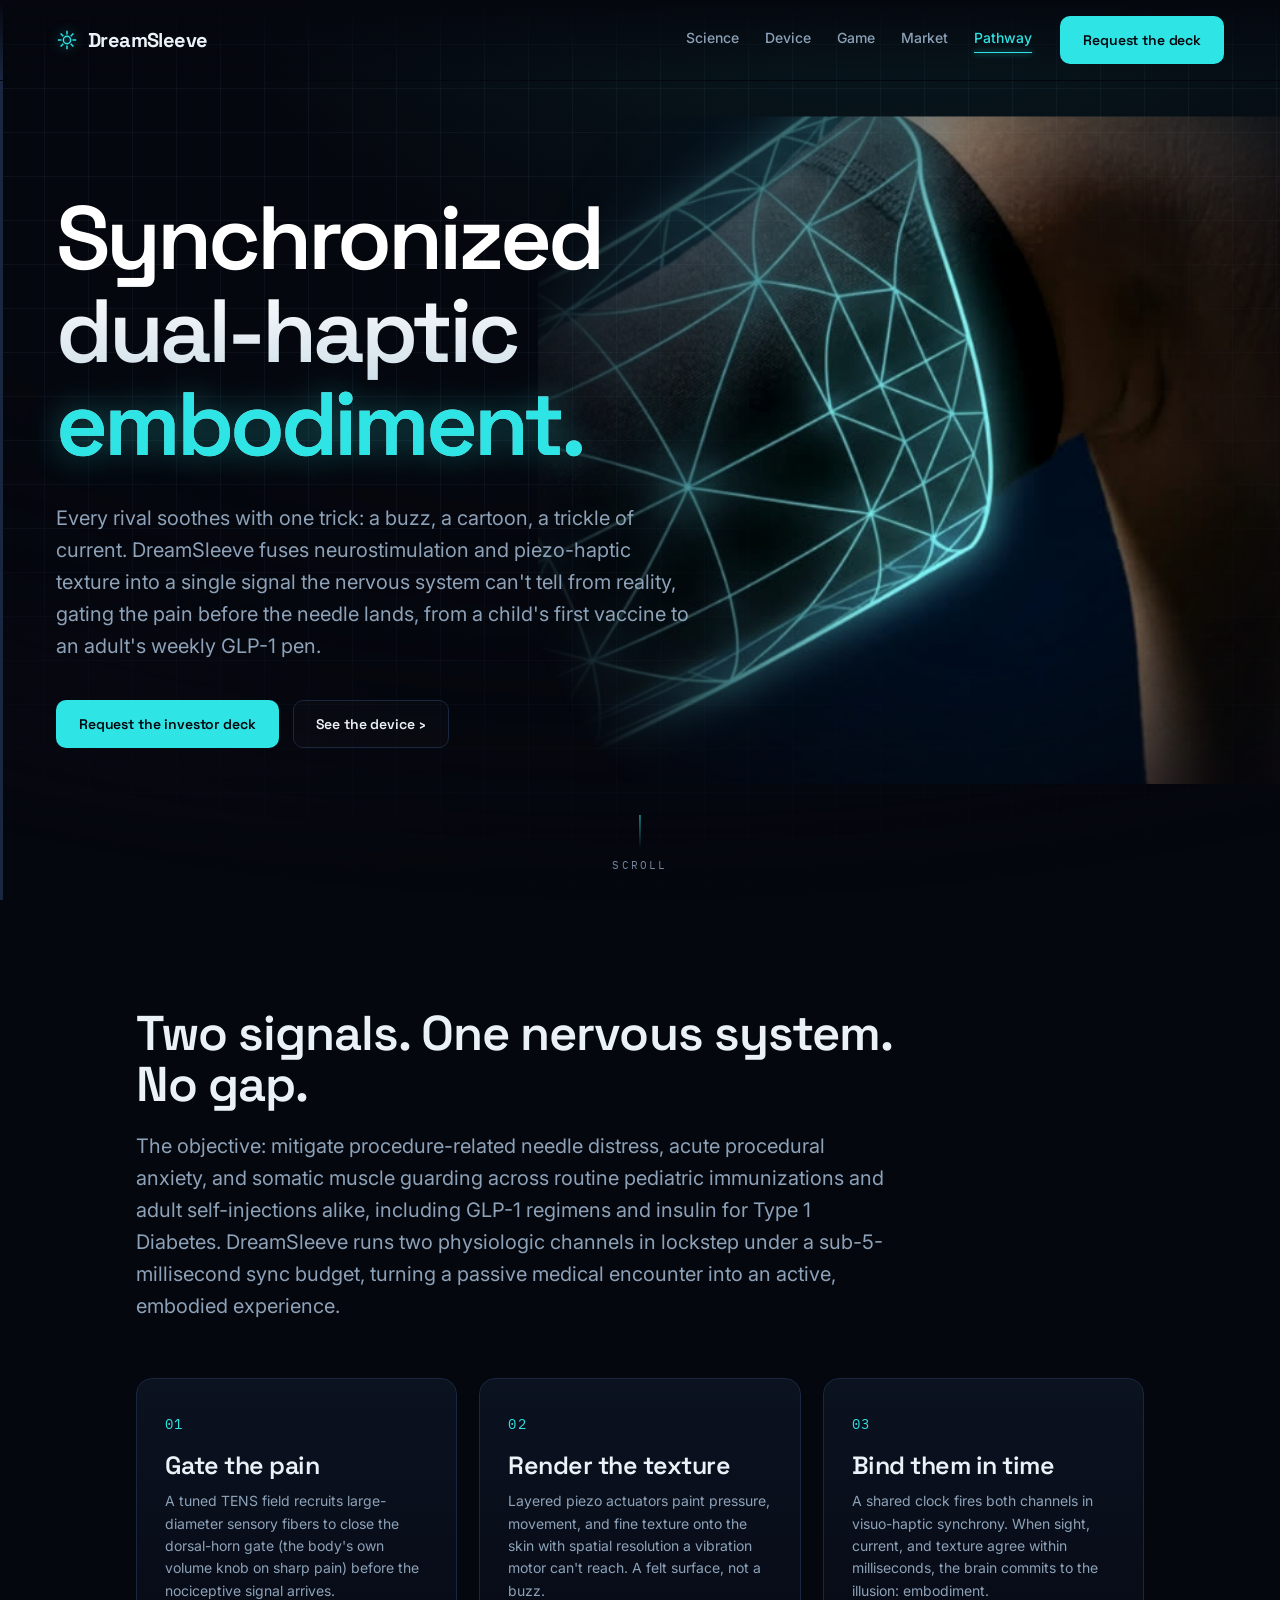
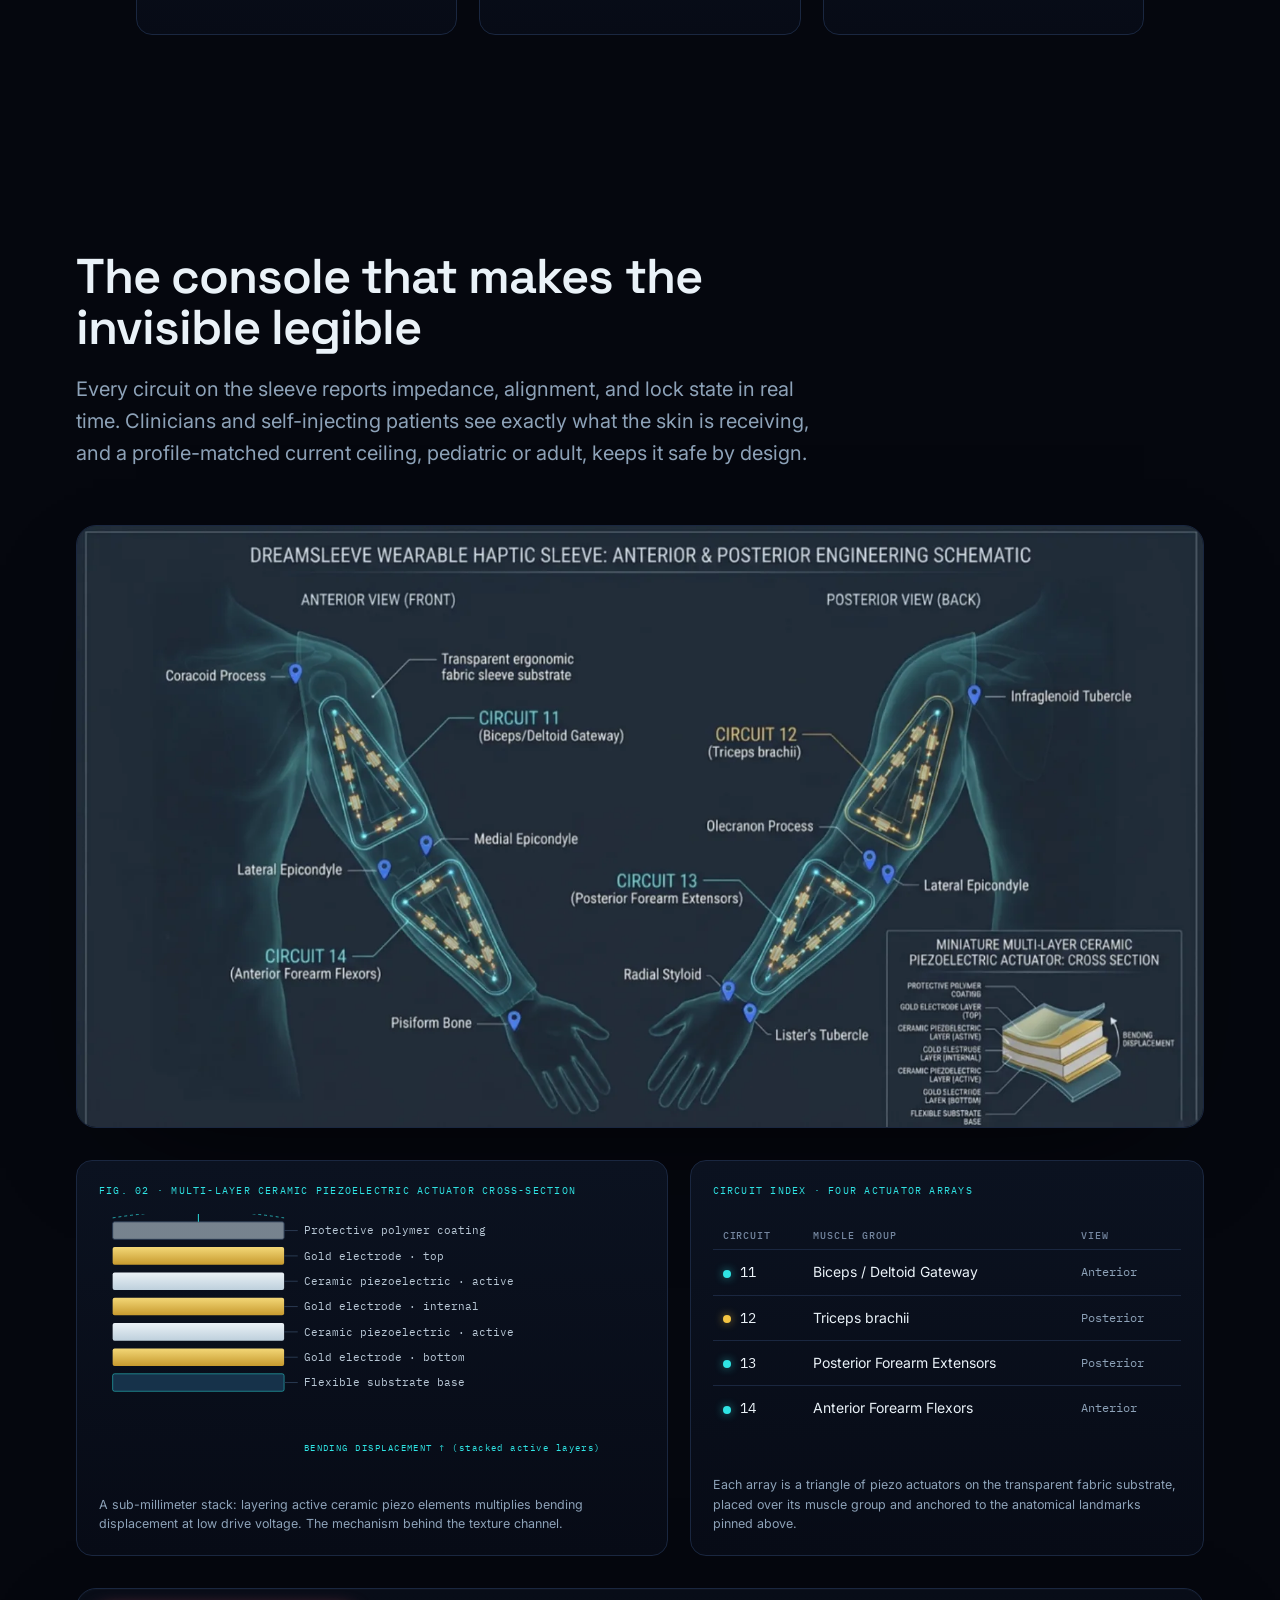
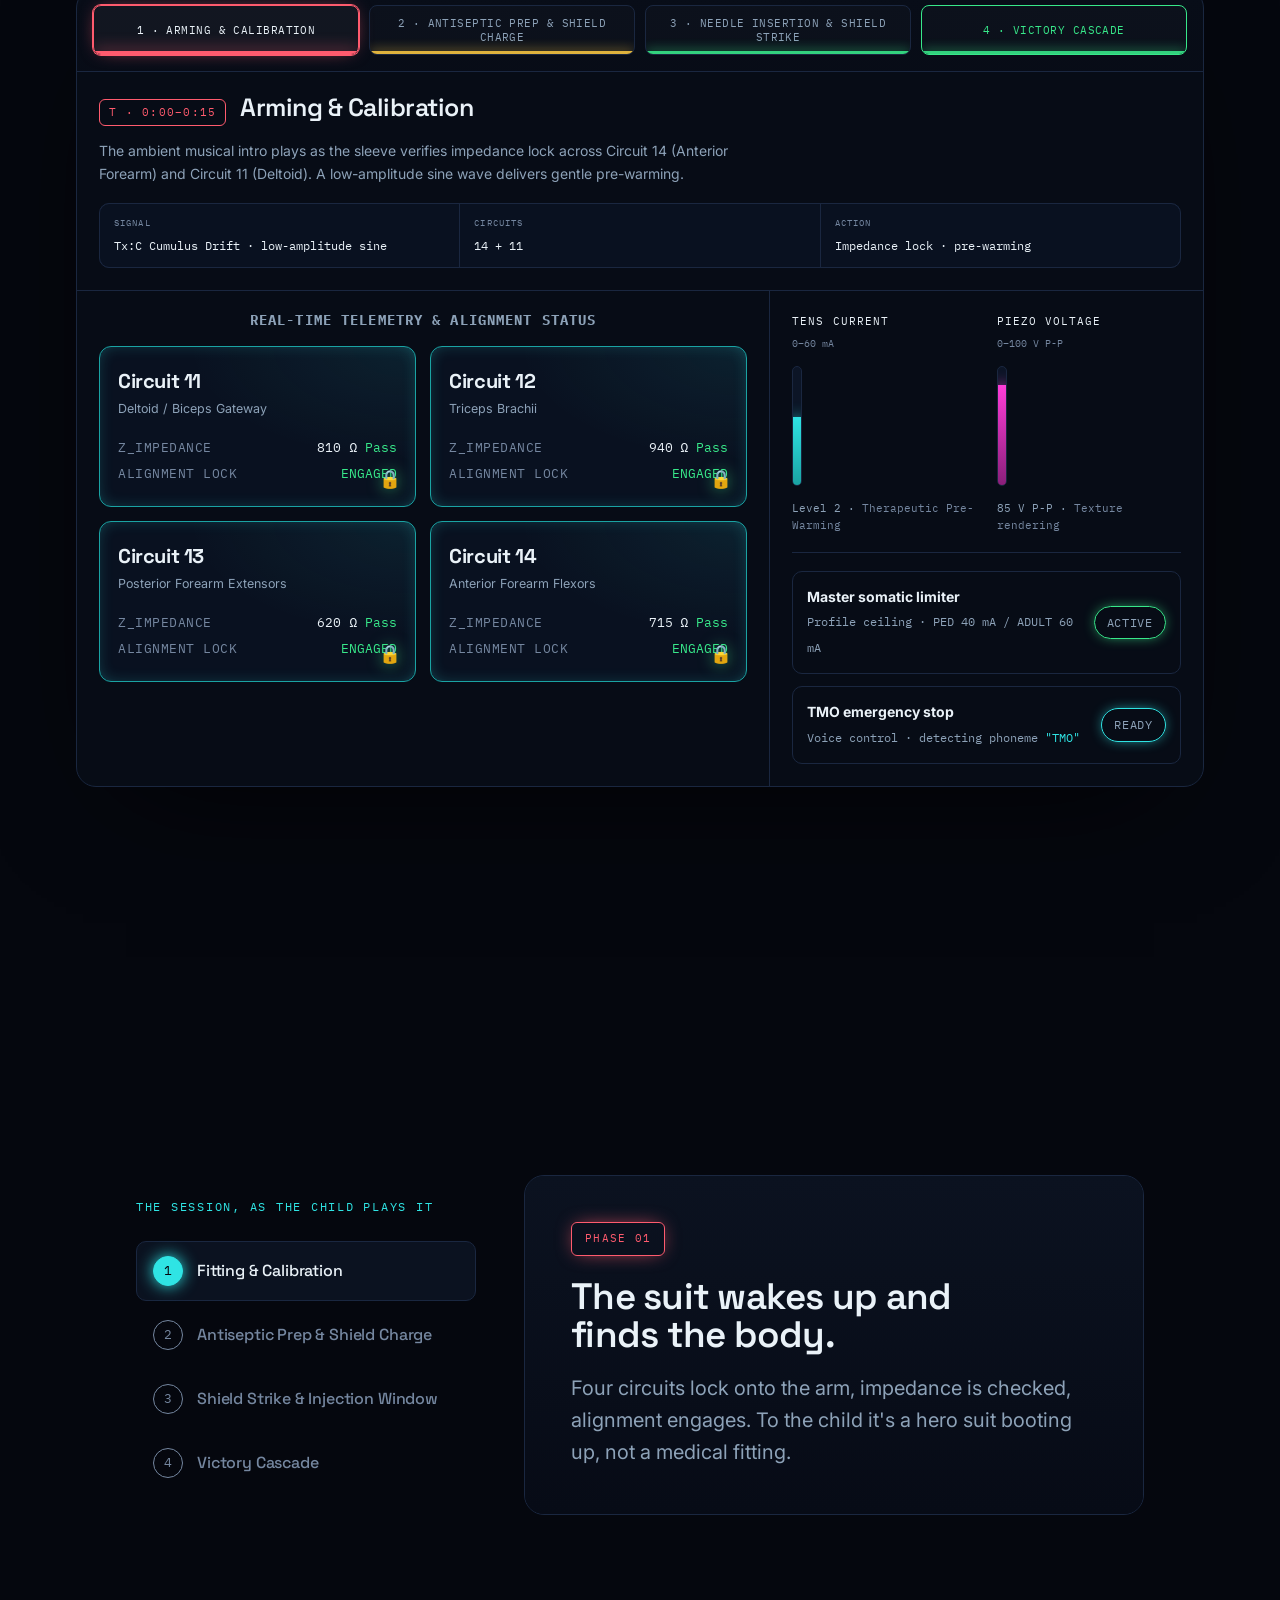
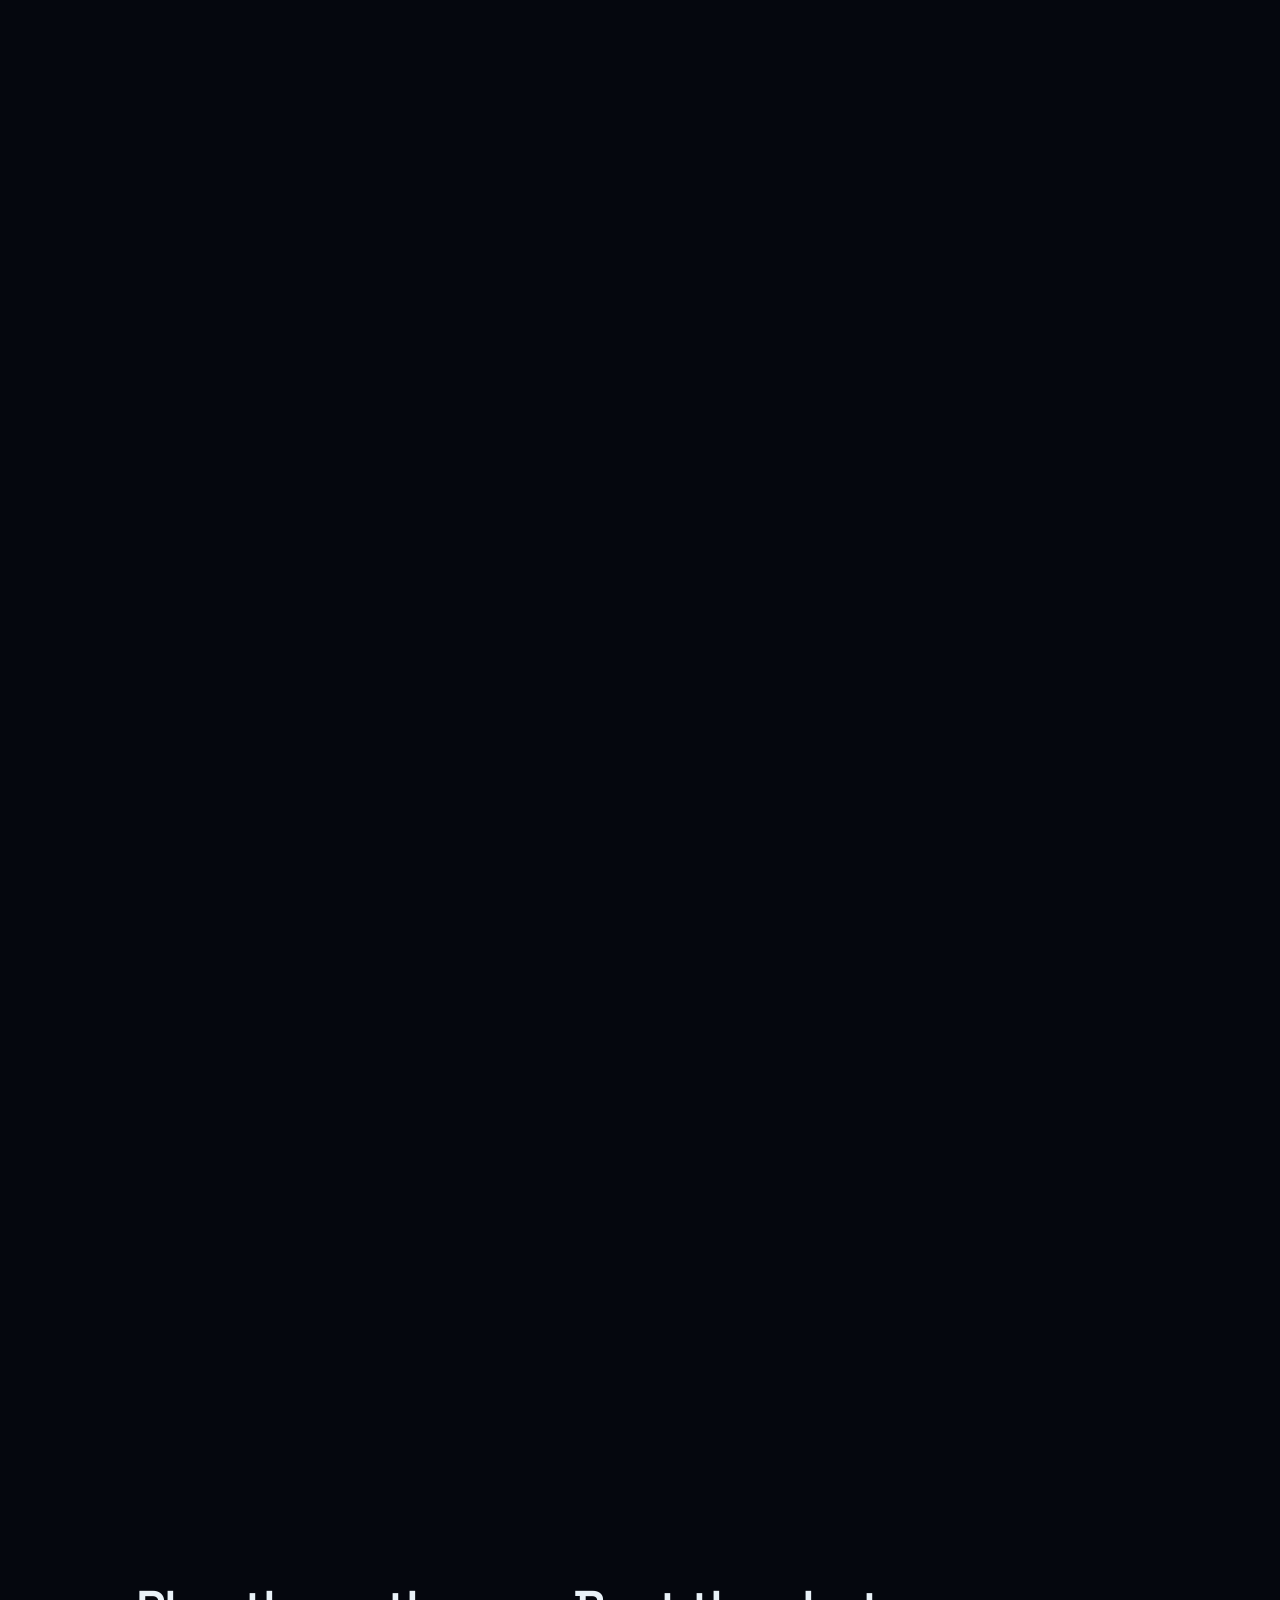
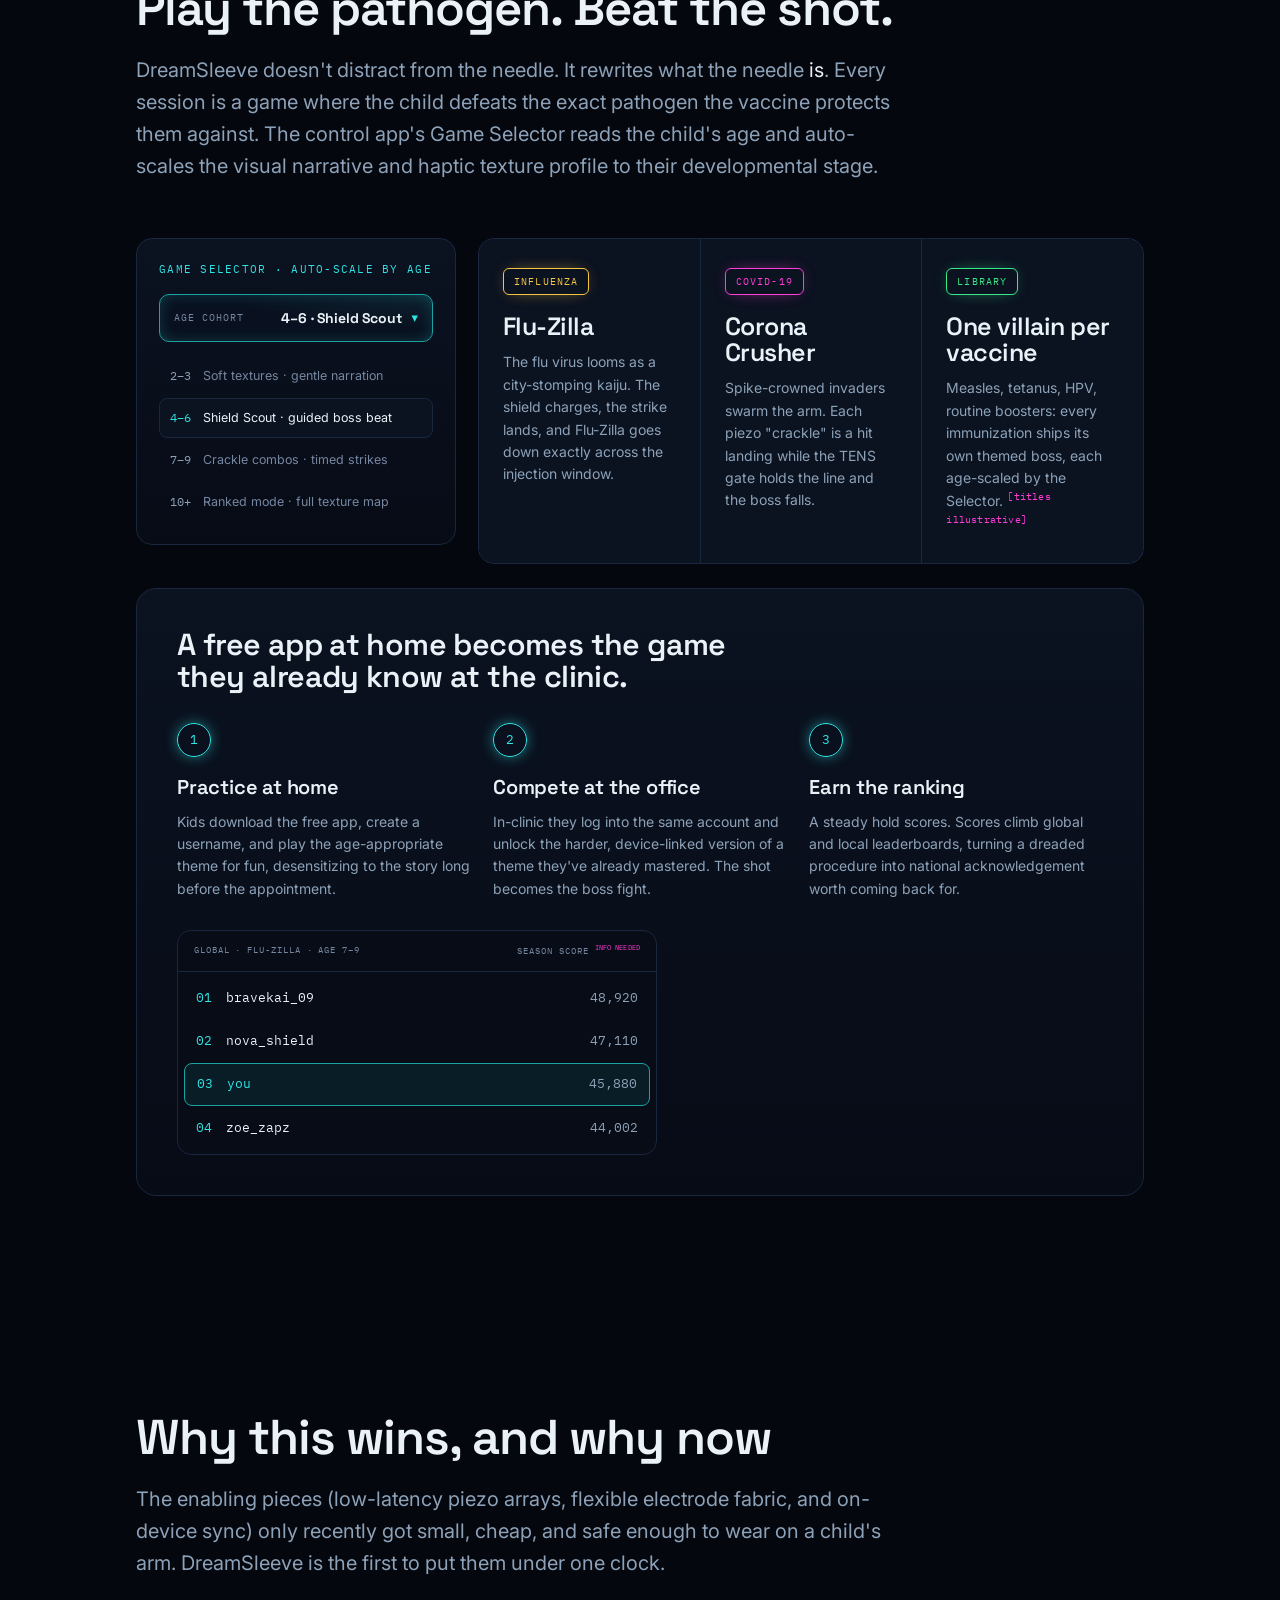
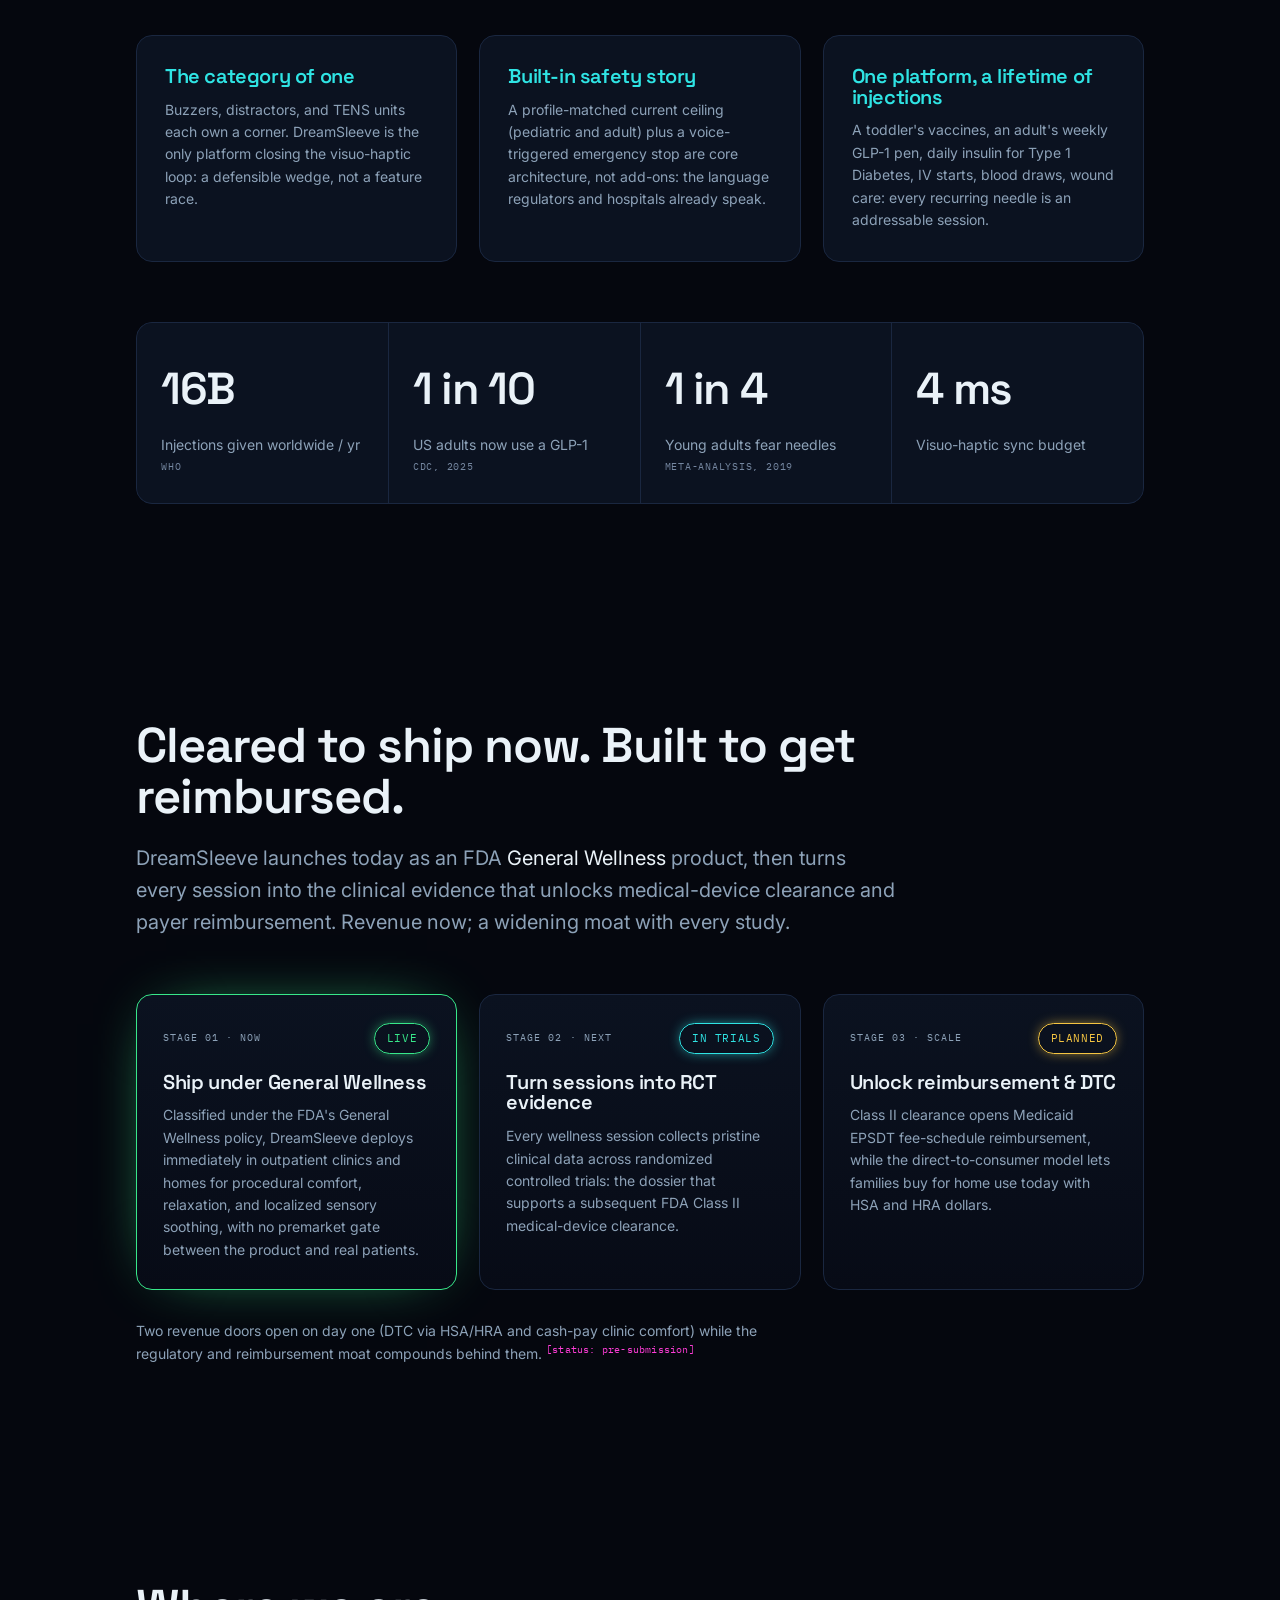
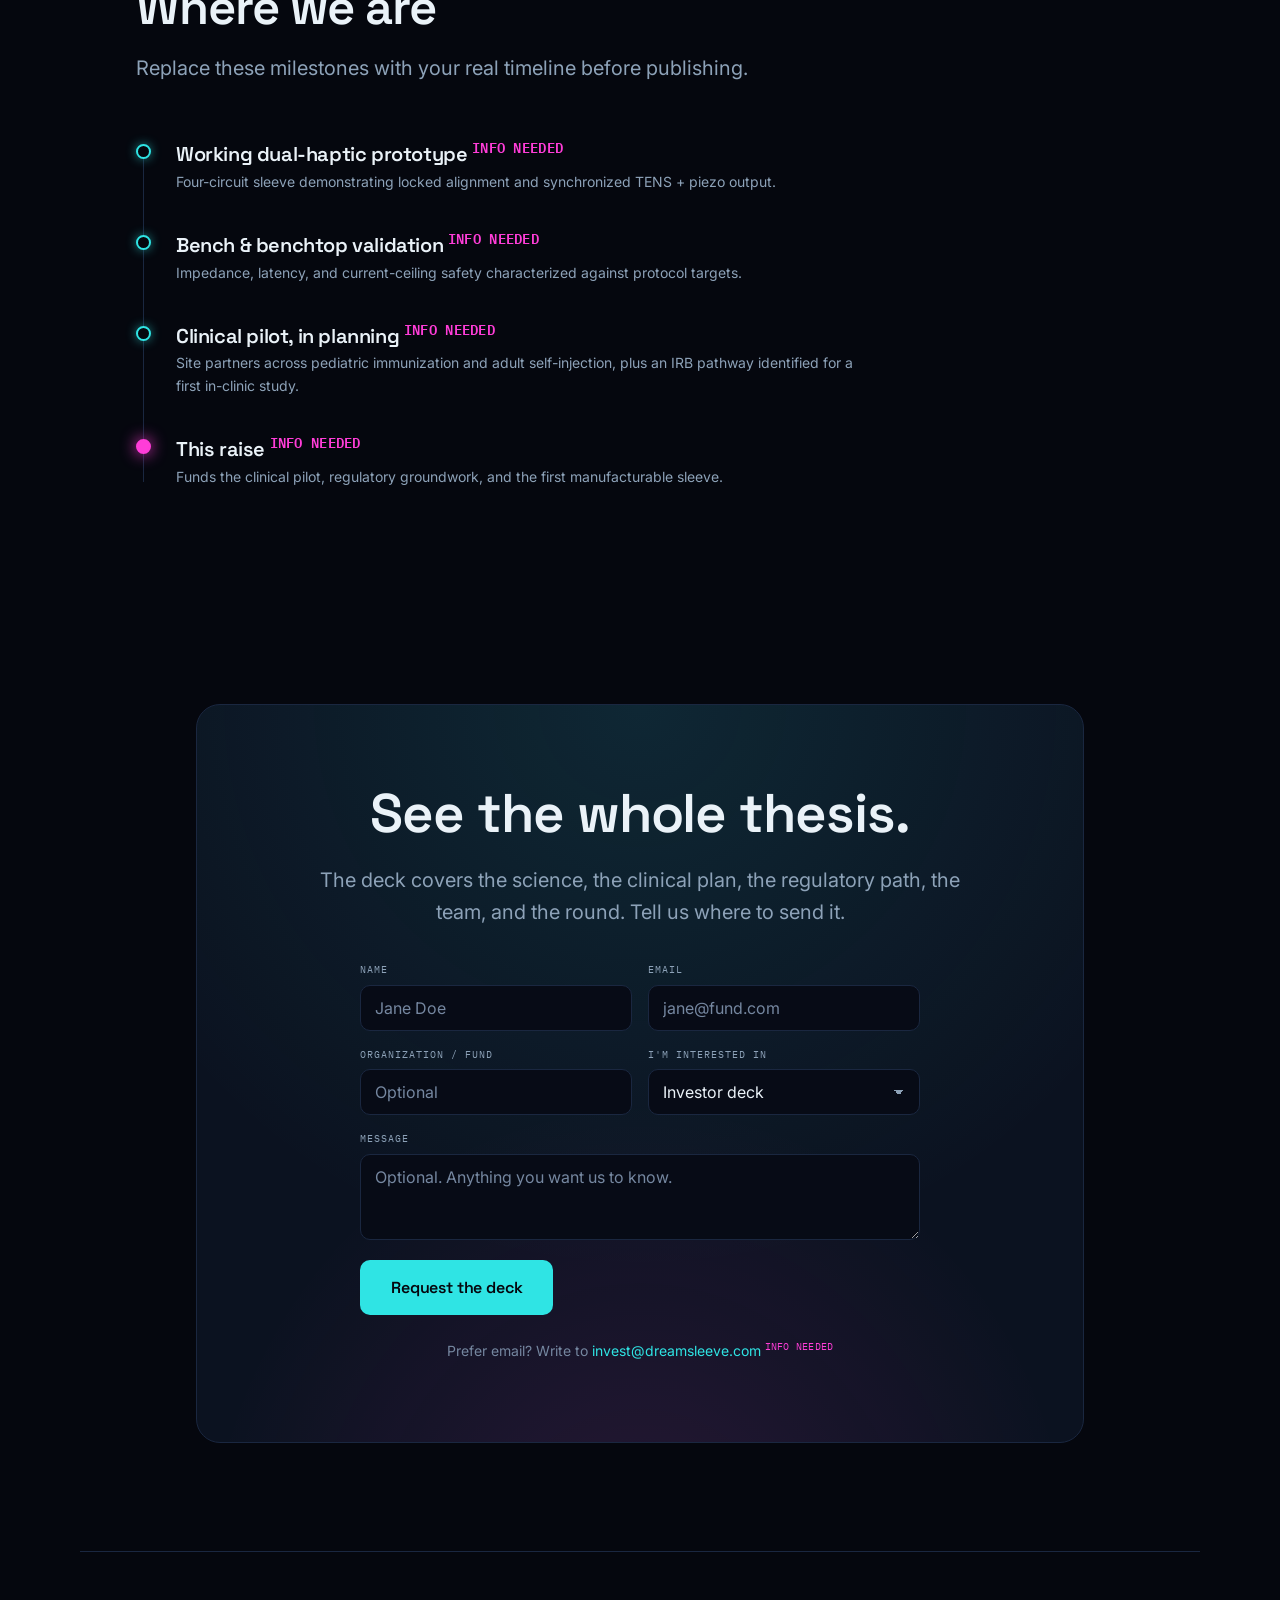
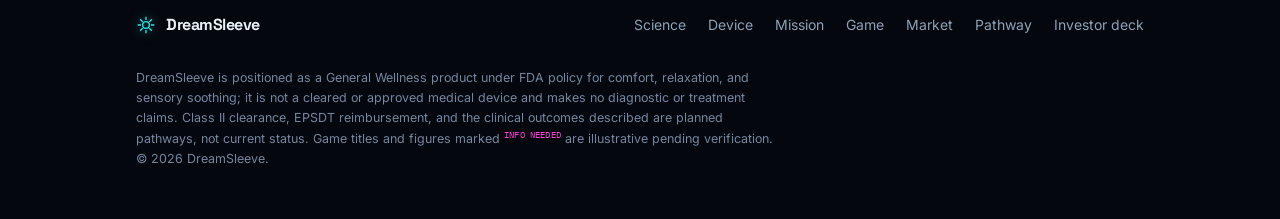
==== commit f5bf4edb: "Remove Problem/competitor section and Fig. 01 schematic caption - Delete the 'Escaping the single-mo" ====
--- a/index.html
+++ b/index.html
@@ -93,7 +93,6 @@
       <span class="brand__word">DreamSleeve</span>
     </a>
     <nav class="site-nav" id="primaryNav" aria-label="Primary">
-      <a href="#problem">Problem</a>
       <a href="#science">Science</a>
       <a href="#device">Device</a>
       <a href="#game">Game</a>
@@ -129,60 +128,6 @@
         </div>
       </div>
       <div class="scroll-cue" aria-hidden="true"><span></span>scroll</div>
-    </section>
-
-    <!-- ==== PROBLEM ==== -->
-    <section class="section problem" id="problem">
-      <div class="section__head">
-        <h2 class="section__title" data-reveal>Escaping the single-modality trap</h2>
-        <p class="section__intro" data-reveal>
-          Three categories of device claim to manage procedural pain. Each solves one
-          axis and fails the rest. None of them close the loop between what a patient
-          <em>sees</em> and what a patient <em>feels</em>, at any age.
-        </p>
-      </div>
-
-      <div class="trap-grid">
-        <article class="trap" data-reveal>
-          <div class="trap__icon" aria-hidden="true">
-            <svg viewBox="0 0 48 48" fill="none" stroke-width="1.5">
-              <circle cx="24" cy="24" r="7" /><path d="M24 11v-4M24 41v-4M11 24H7M41 24h-4" />
-              <path d="M33 15c3 3 4.5 6 4.5 9M15 33c-3-3-4.5-6-4.5-9" stroke-dasharray="2 3" />
-            </svg>
-          </div>
-          <h3 class="trap__name">The superficial buzzers</h3>
-          <p class="trap__tag"><span>Competitors</span> bHaptics · Woojer · CuteCircuit SoundShirt · TeslaSuit</p>
-          <p class="trap__flaw"><span>The flaw</span> 100% vibrotactile. Rigid mechanical buzzing that can't produce deep-tissue pressure or somatic pain gating, and adds its own mechanical hum.</p>
-        </article>
-
-        <article class="trap" data-reveal>
-          <div class="trap__icon" aria-hidden="true">
-            <svg viewBox="0 0 48 48" fill="none" stroke-width="1.5">
-              <rect x="7" y="12" width="34" height="22" rx="2" /><path d="M20 40h8M24 34v6" />
-              <circle cx="24" cy="23" r="4" /><path d="M16 23h-2M34 23h-2" />
-            </svg>
-          </div>
-          <h3 class="trap__name">The cognitive distractors</h3>
-          <p class="trap__tag"><span>Competitors</span> Stanford CHARIOT · Piñatas · Buzzy Bee</p>
-          <p class="trap__flaw"><span>The flaw</span> Passive visual distraction. Good at capturing attention, but it never intercepts the slow, sharp pain signal already climbing the spinal cord.</p>
-        </article>
-
-        <article class="trap" data-reveal>
-          <div class="trap__icon" aria-hidden="true">
-            <svg viewBox="0 0 48 48" fill="none" stroke-width="1.5">
-              <path d="M10 24h9M29 24h9" /><path d="M19 19l5 5-5 5M29 19l-5 5 5 5" />
-              <path d="M22 14l-3 4M26 30l-3 4" stroke-dasharray="2 3" />
-            </svg>
-          </div>
-          <h3 class="trap__name">The passive regulators</h3>
-          <p class="trap__tag"><span>Competitors</span> Consumer TENS units</p>
-          <p class="trap__flaw"><span>The flaw</span> Zero visuo-haptic synchrony. No spatial resolution, dynamic movement, or ultra-low latency: the three things a neurological illusion requires.</p>
-        </article>
-      </div>
-
-      <p class="verdict" data-reveal>
-        None of these legacy approaches achieve synchronized, dual-haptic embodiment.
-      </p>
     </section>
 
     <!-- ==== SCIENCE ==== -->
@@ -237,12 +182,6 @@
           <img src="assets/schematic.png" width="1600" height="855" loading="lazy" decoding="async"
             alt="DreamSleeve wearable haptic sleeve engineering schematic: anterior and posterior arm views showing Circuit 11 (Biceps/Deltoid Gateway), Circuit 12 (Triceps brachii), Circuit 13 (Posterior Forearm Extensors) and Circuit 14 (Anterior Forearm Flexors) as triangular piezo actuator arrays, anatomical landmark pins, and a multi-layer ceramic piezoelectric actuator cross-section." />
         </picture>
-        <figcaption>
-          <span class="schematic__tag">Fig. 01 · Anterior / posterior engineering schematic</span>
-          Four circuits on a transparent ergonomic fabric substrate, mapped to anatomical
-          landmarks, each a triangular array of miniature multi-layer ceramic piezoelectric
-          actuators. The live console below reads these same four circuits.
-        </figcaption>
       </figure>
 
       <!-- editable vector detail: cross-section + circuit index -->
@@ -781,7 +720,6 @@
         <span class="brand__word">DreamSleeve</span>
       </div>
       <nav class="site-footer__nav" aria-label="Footer">
-        <a href="#problem">Problem</a>
         <a href="#science">Science</a>
         <a href="#device">Device</a>
         <a href="#mission">Mission</a>
--- a/styles/main.css
+++ b/styles/main.css
@@ -217,27 +217,6 @@
 /* ---------- reveal animation ---------- */
 [data-reveal] { opacity: 0; transform: translateY(26px); transition: opacity .7s var(--ease), transform .7s var(--ease); }
 [data-reveal].is-in { opacity: 1; transform: none; }
-
-/* ---------- problem / single-modality trap ---------- */
-.trap-grid { display: grid; grid-template-columns: repeat(3, 1fr); gap: 1px; background: var(--line);
-  border: 1px solid var(--line); border-radius: 16px; overflow: hidden; }
-.trap { background: var(--panel); padding: 34px 30px; position: relative; transition: background .3s; }
-.trap:hover { background: var(--panel-2); }
-.trap__icon { color: var(--signal); margin-bottom: 22px; filter: drop-shadow(0 0 10px rgba(47,228,228,.35)); }
-.trap__icon svg { stroke: currentColor; width: 46px; height: 46px; }
-.trap__name { font-size: var(--t-lg); font-weight: 600; margin-bottom: 18px; }
-.trap__tag, .trap__flaw { font-size: var(--t-sm); color: var(--muted); margin-top: 14px; line-height: 1.55; }
-.trap__tag span, .trap__flaw span { display: block; font-family: var(--mono); font-size: .66rem; letter-spacing: .12em; text-transform: uppercase; color: var(--faint); margin-bottom: 5px; }
-.trap__flaw { color: #c3d2e0; }
-
-.verdict {
-  margin-top: 30px; padding: 26px 34px; text-align: center;
-  font-family: var(--display); font-size: clamp(1.1rem, 2.6vw, 1.7rem); font-weight: 500; color: var(--text);
-  border-radius: 16px; border: 1px solid transparent;
-  background: linear-gradient(var(--void), var(--void)) padding-box,
-    linear-gradient(90deg, var(--pulse), var(--signal)) border-box;
-  box-shadow: 0 0 60px -20px var(--pulse), inset 0 0 40px -30px var(--signal);
-}
 
 /* ---------- science pillars ---------- */
 .pillars { display: grid; grid-template-columns: repeat(3, 1fr); gap: 22px; }
@@ -541,7 +520,7 @@
   .hero__lede { margin-left: auto; margin-right: auto; }
   .hero__actions { justify-content: center; }
   .hero__photo { width: 128%; right: -34%; top: 42%; opacity: .4; }
-  .trap-grid, .pillars, .moat { grid-template-columns: 1fr; }
+  .pillars, .moat { grid-template-columns: 1fr; }
   .game__deck, .game-tiles, .loop__steps, .phases { grid-template-columns: 1fr; }
   .schematic-detail { grid-template-columns: 1fr; }
   .stats { grid-template-columns: 1fr 1fr; }
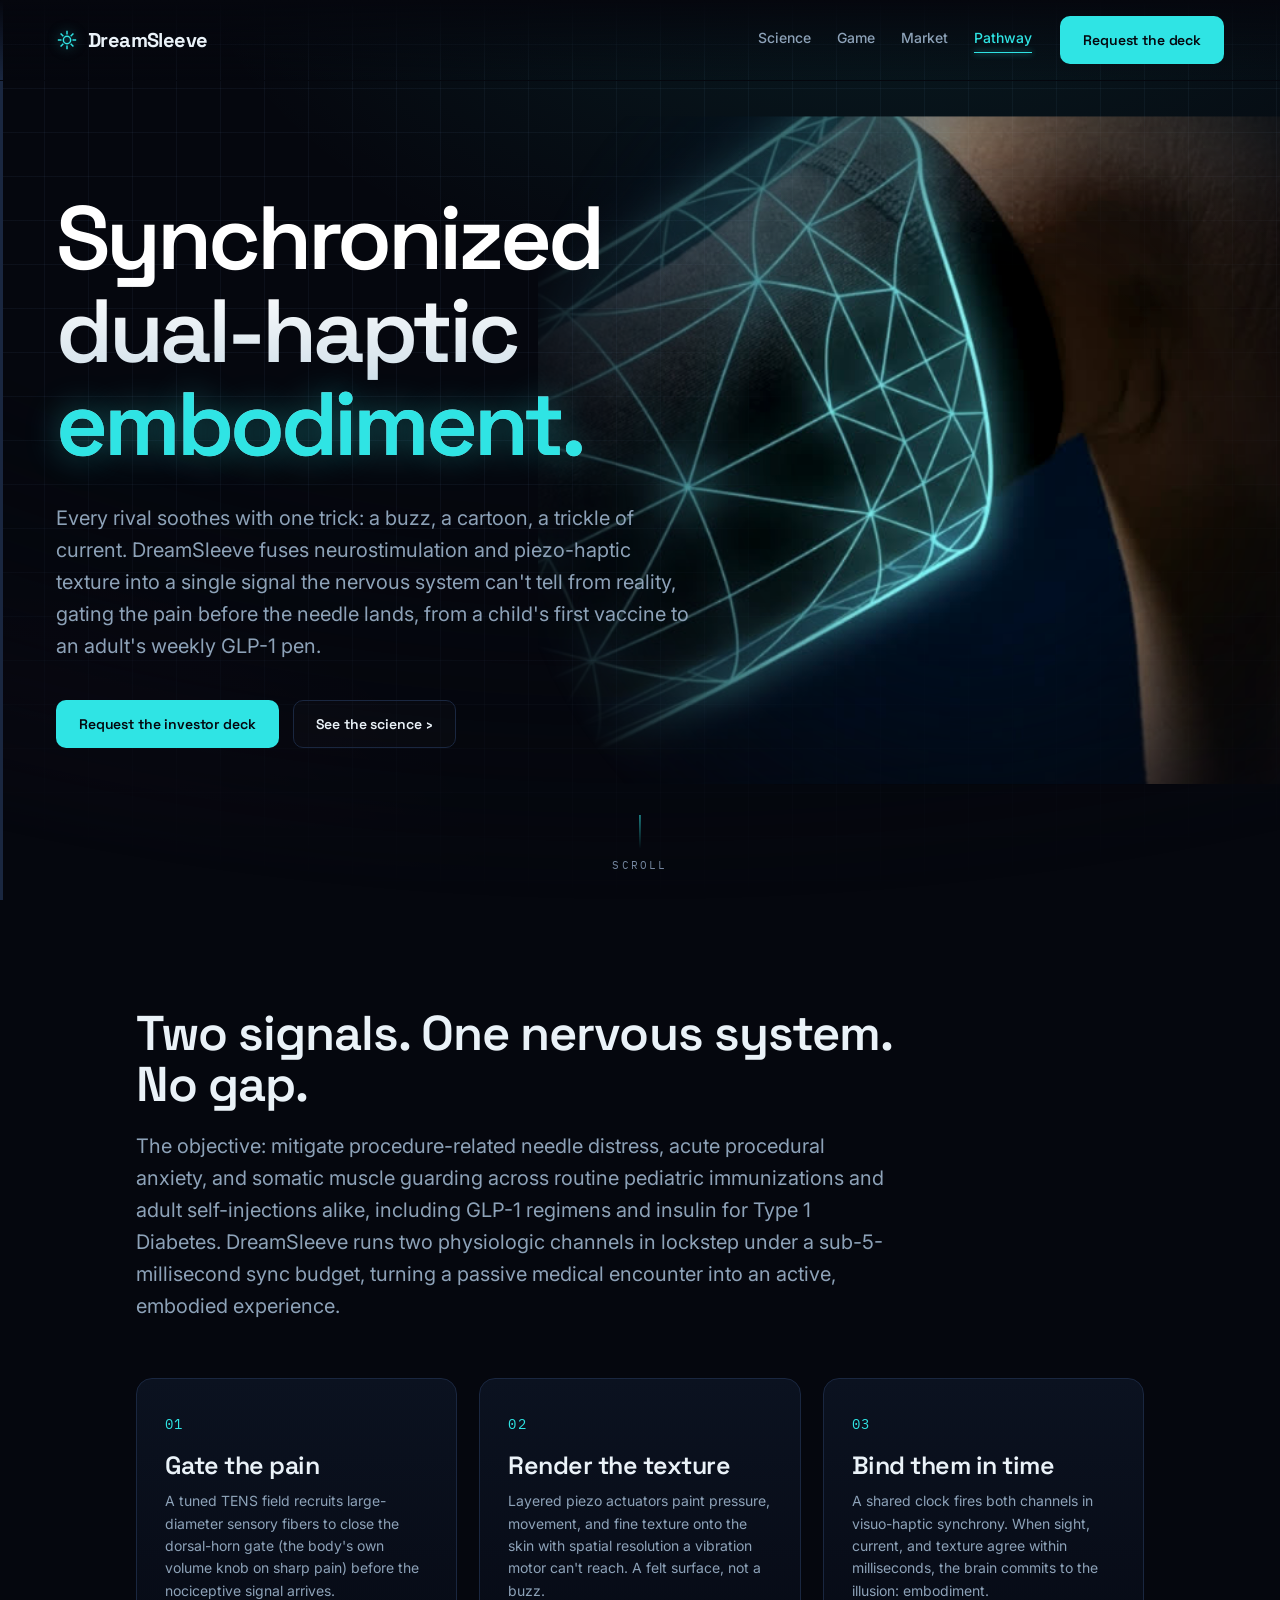
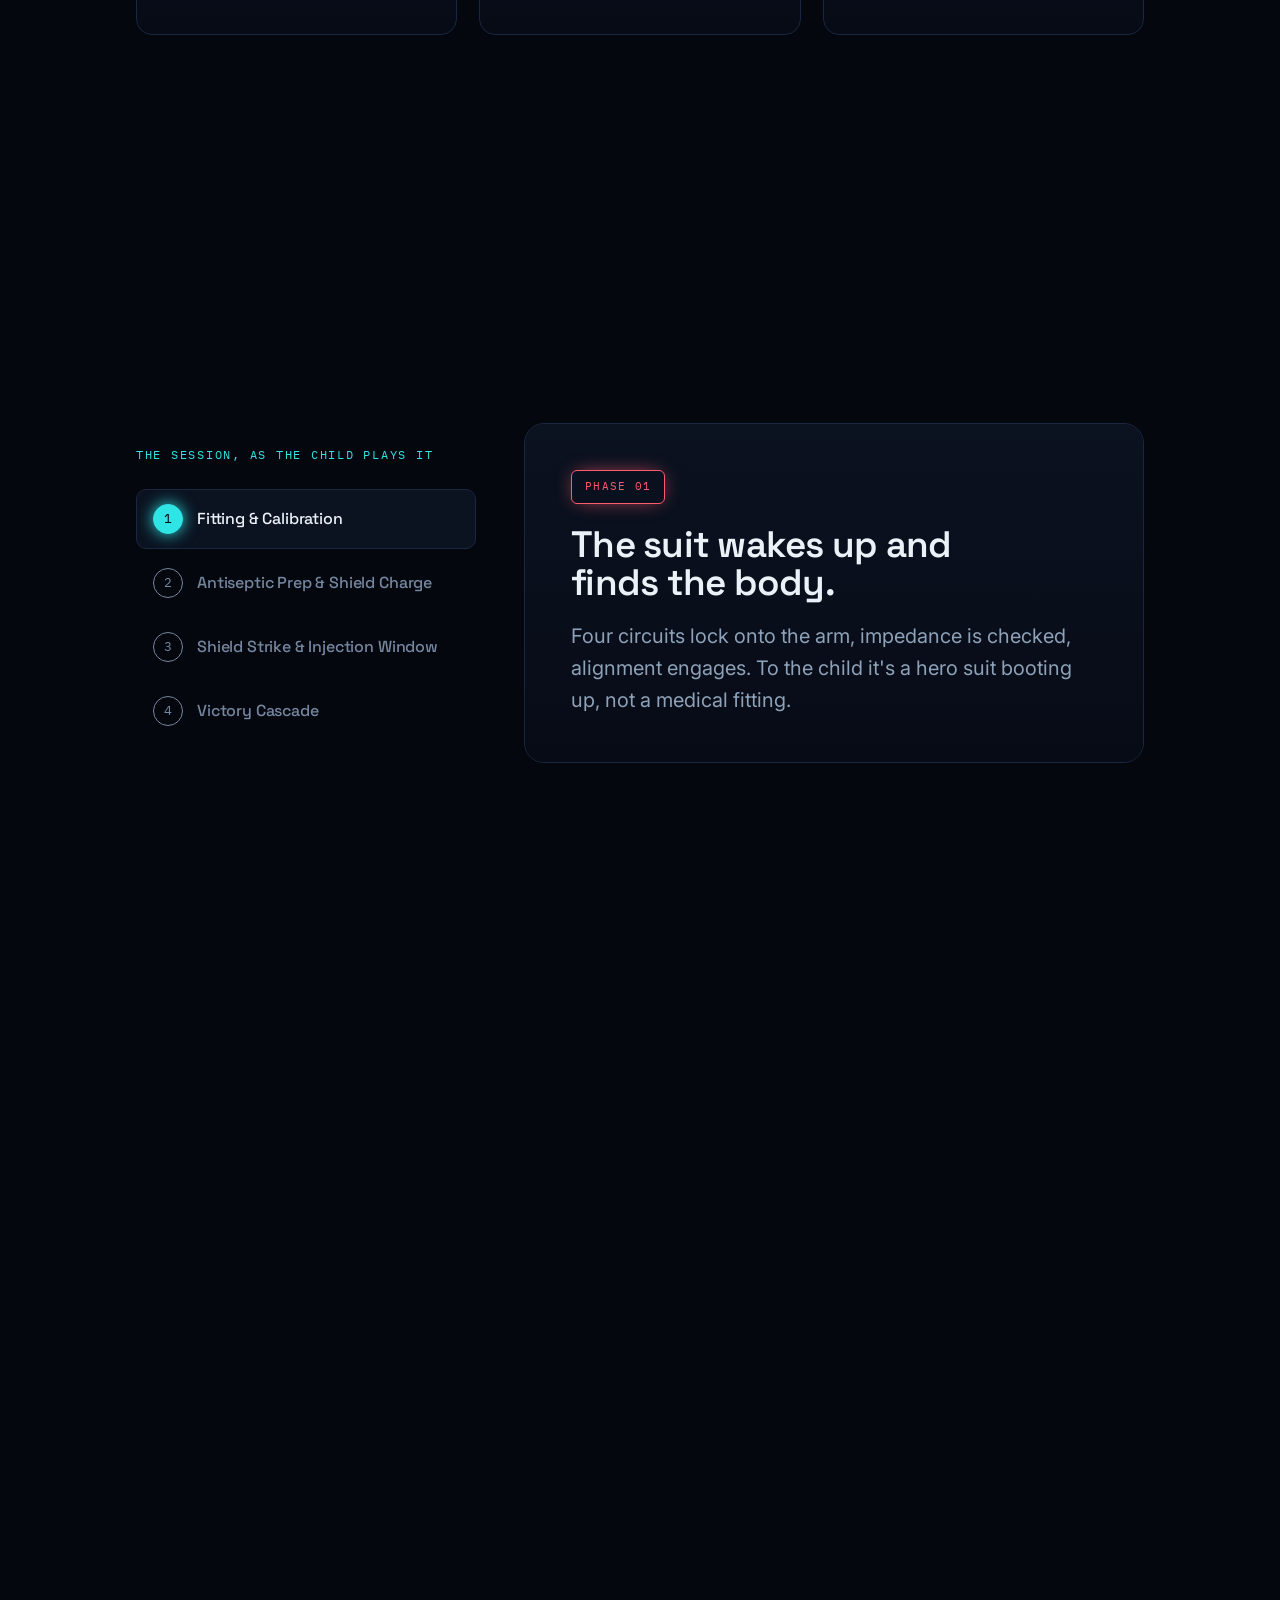
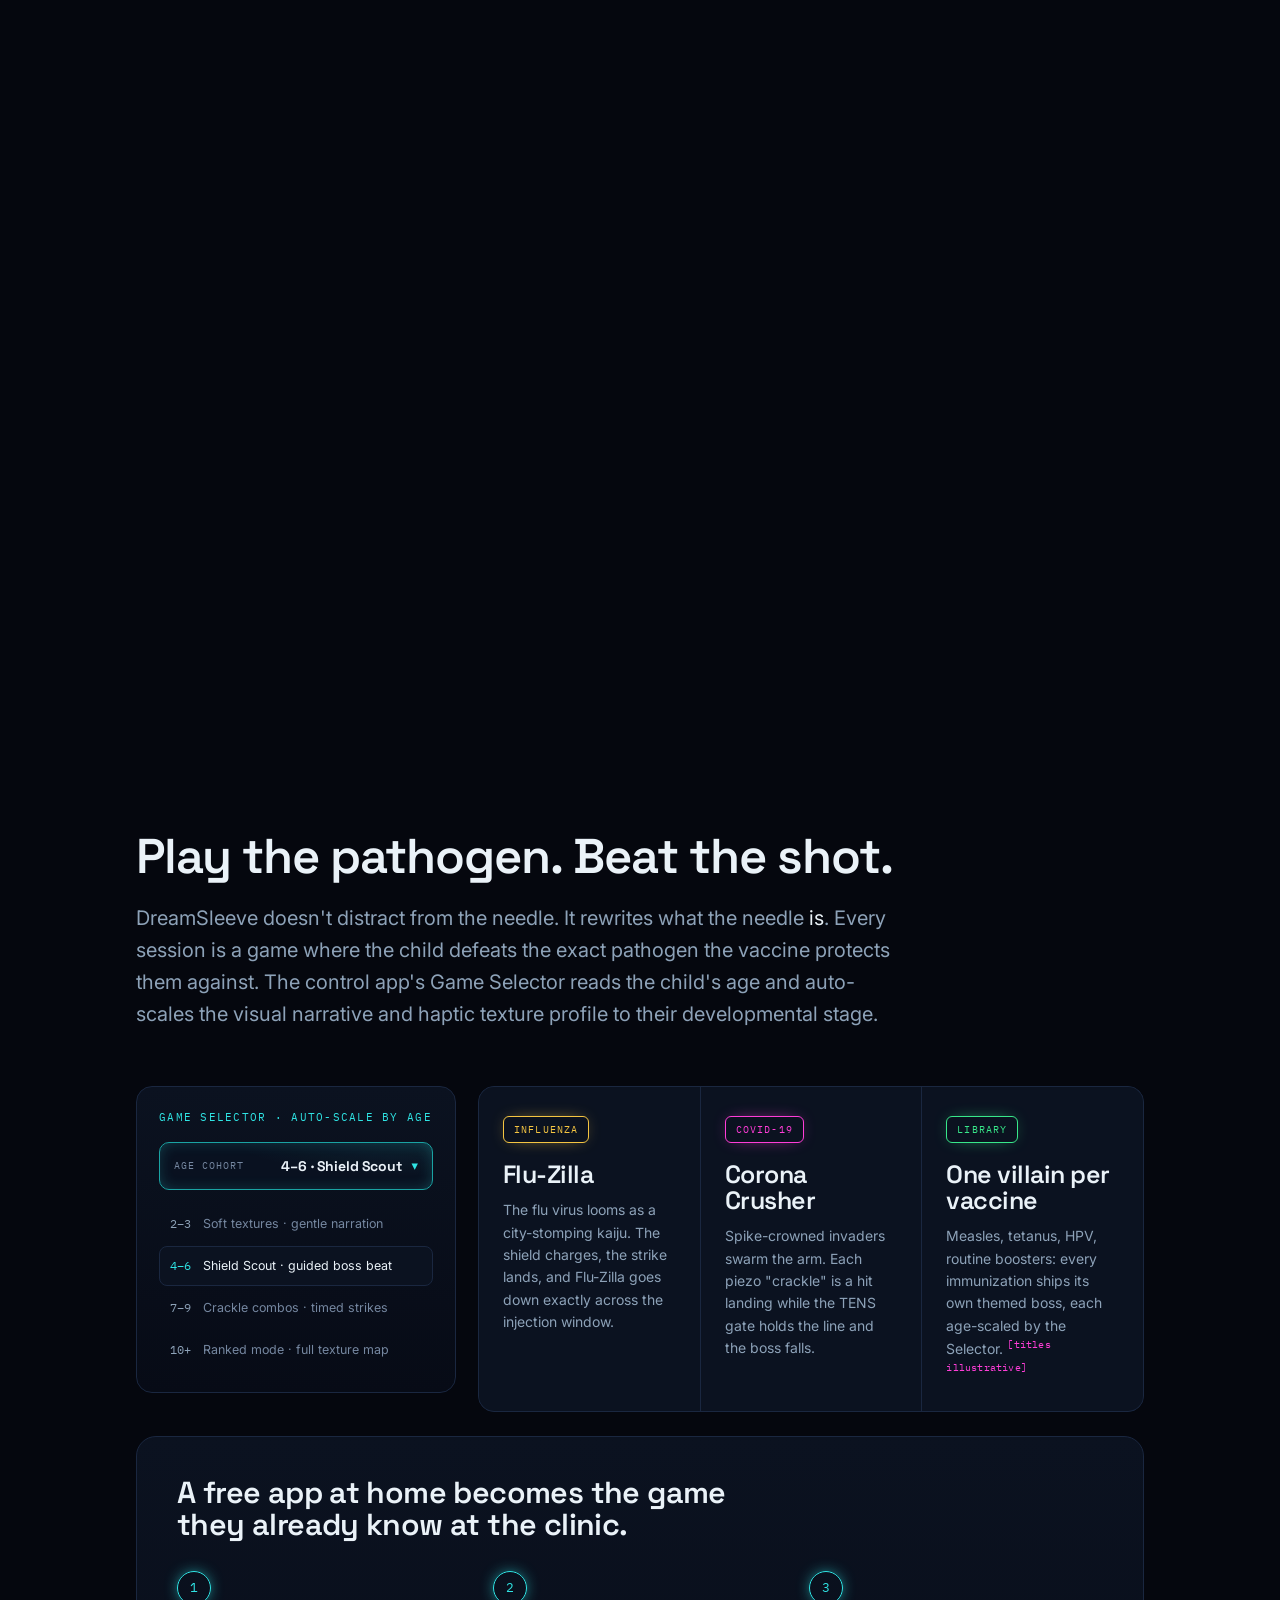
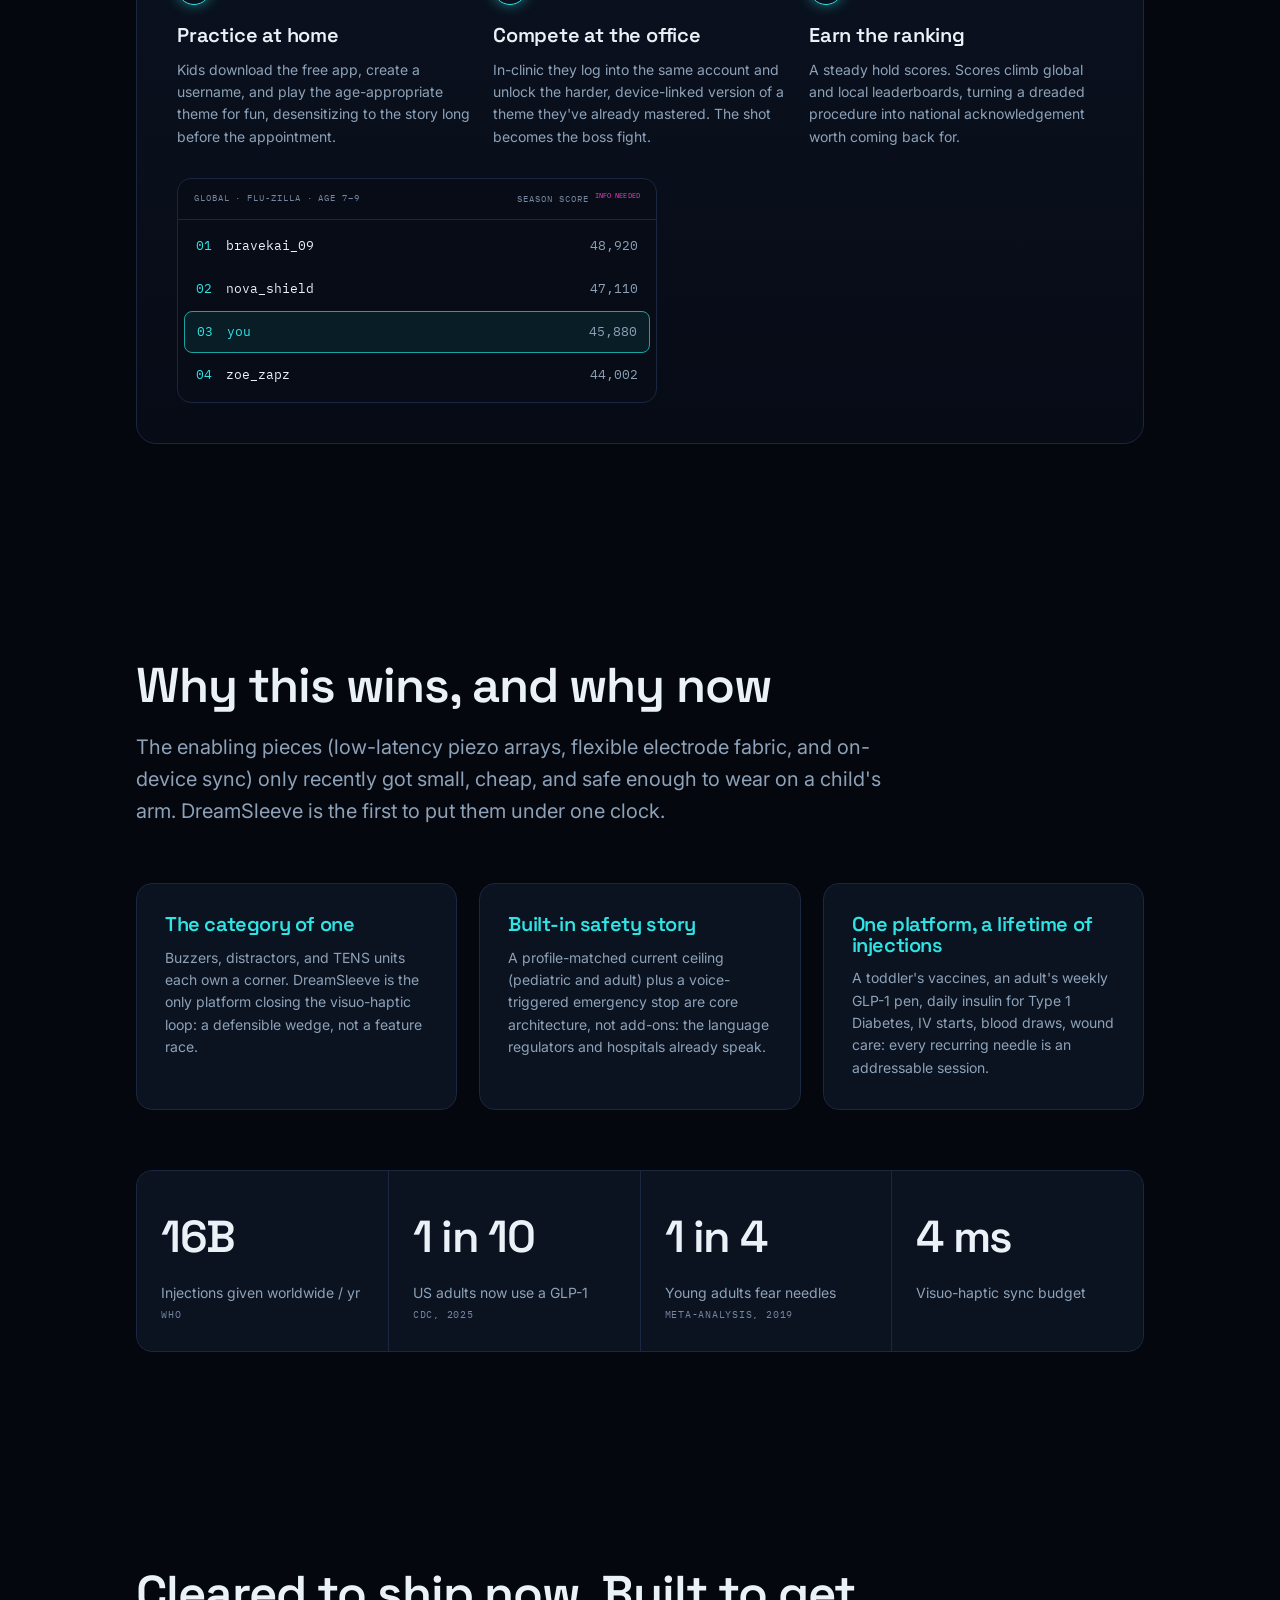
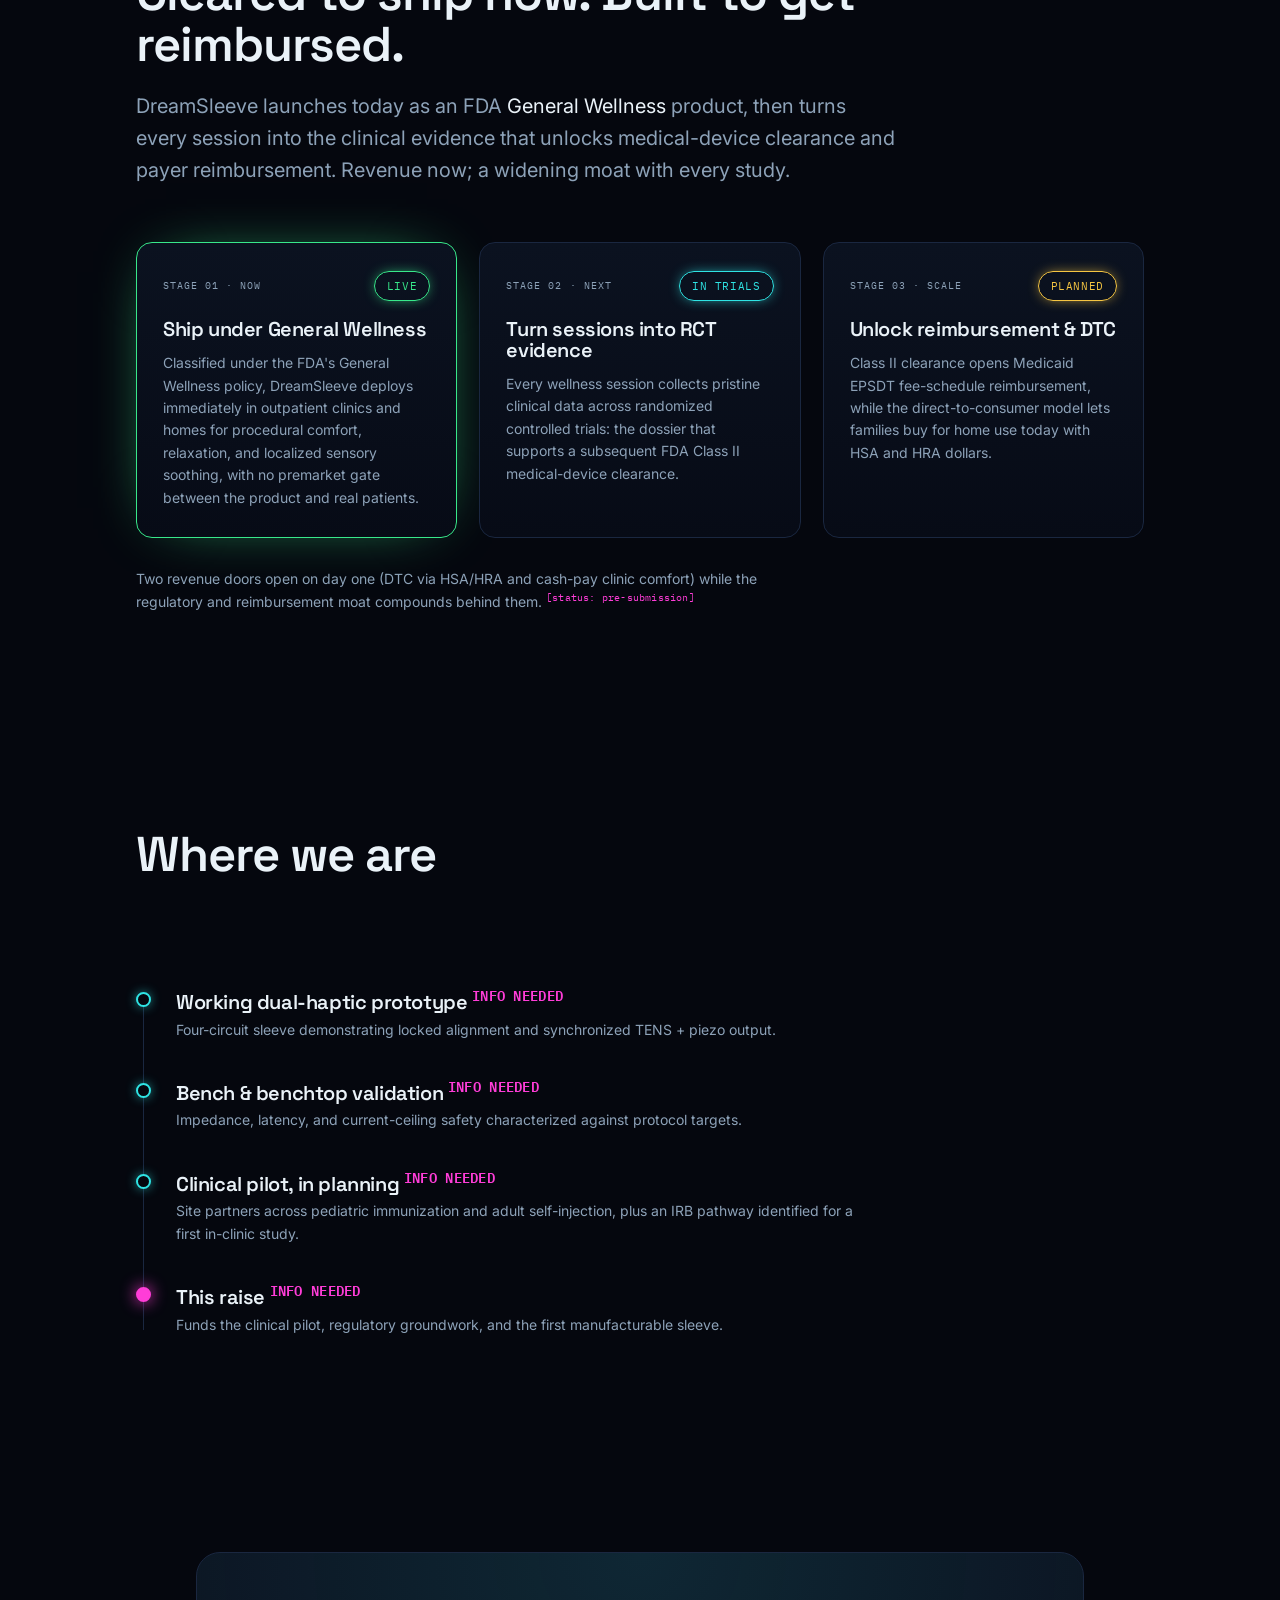
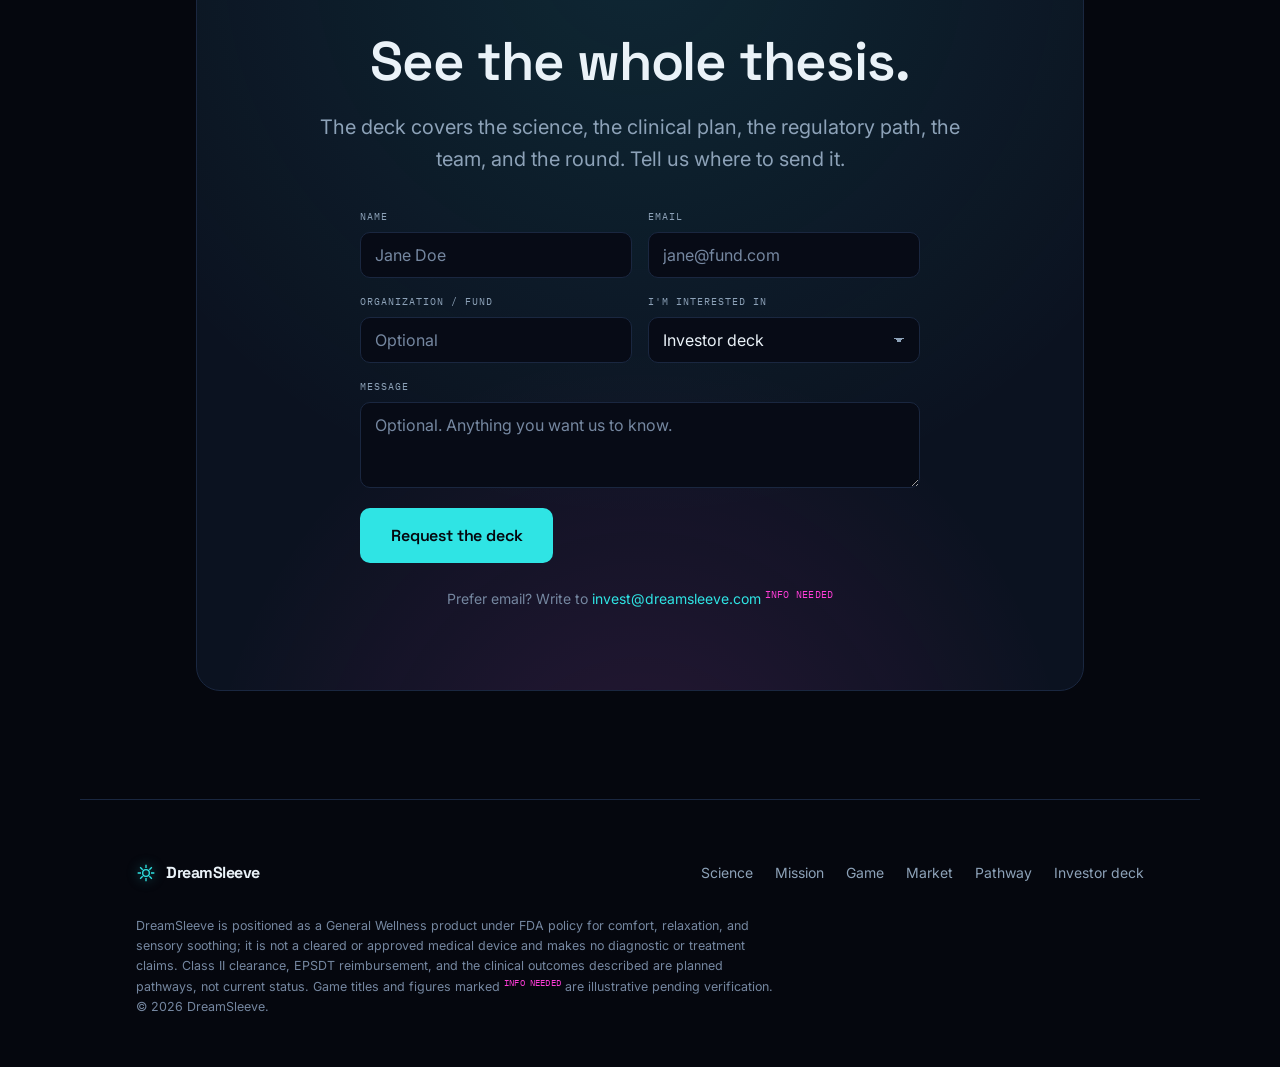
==== commit c4ec9a35: "Remove the Device section (console + schematic + pipeline) - Delete the entire Device section: conso" ====
--- a/index.html
+++ b/index.html
@@ -94,7 +94,6 @@
     </a>
     <nav class="site-nav" id="primaryNav" aria-label="Primary">
       <a href="#science">Science</a>
-      <a href="#device">Device</a>
       <a href="#game">Game</a>
       <a href="#market">Market</a>
       <a href="#pathway">Pathway</a>
@@ -124,7 +123,7 @@
         </p>
         <div class="hero__actions" data-reveal>
           <a class="btn btn--primary" href="#ask">Request the investor deck</a>
-          <a class="btn btn--ghost" href="#device">See the device<span class="btn__chev" aria-hidden="true">›</span></a>
+          <a class="btn btn--ghost" href="#science">See the science<span class="btn__chev" aria-hidden="true">›</span></a>
         </div>
       </div>
       <div class="scroll-cue" aria-hidden="true"><span></span>scroll</div>
@@ -162,243 +161,6 @@
           <p>A shared clock fires both channels in visuo-haptic synchrony. When sight, current,
             and texture agree within milliseconds, the brain commits to the illusion: embodiment.</p>
         </article>
-      </div>
-    </section>
-
-    <!-- ==== DEVICE / TELEMETRY HUD ==== -->
-    <section class="section device" id="device">
-      <div class="section__head">
-        <h2 class="section__title" data-reveal>The console that makes the invisible legible</h2>
-        <p class="section__intro" data-reveal>
-          Every circuit on the sleeve reports impedance, alignment, and lock state in real
-          time. Clinicians and self-injecting patients see exactly what the skin is receiving,
-          and a profile-matched current ceiling, pediatric or adult, keeps it safe by design.
-        </p>
-      </div>
-
-      <figure class="schematic" data-reveal>
-        <picture>
-          <source srcset="assets/schematic.webp" type="image/webp" />
-          <img src="assets/schematic.png" width="1600" height="855" loading="lazy" decoding="async"
-            alt="DreamSleeve wearable haptic sleeve engineering schematic: anterior and posterior arm views showing Circuit 11 (Biceps/Deltoid Gateway), Circuit 12 (Triceps brachii), Circuit 13 (Posterior Forearm Extensors) and Circuit 14 (Anterior Forearm Flexors) as triangular piezo actuator arrays, anatomical landmark pins, and a multi-layer ceramic piezoelectric actuator cross-section." />
-        </picture>
-      </figure>
-
-      <!-- editable vector detail: cross-section + circuit index -->
-      <div class="schematic-detail">
-        <figure class="xsection" data-reveal>
-          <span class="schematic__tag">Fig. 02 · Multi-layer ceramic piezoelectric actuator cross-section</span>
-          <svg class="xsection__svg" viewBox="0 0 560 280" role="img"
-               aria-label="Cross-section of a multi-layer ceramic piezoelectric actuator. From top: protective polymer coating, gold electrode top, active ceramic piezoelectric layer, gold electrode internal, active ceramic piezoelectric layer, gold electrode bottom, flexible substrate base. Stacking active layers multiplies bending displacement.">
-            <defs>
-              <linearGradient id="xs-gold" x1="0" y1="0" x2="0" y2="1">
-                <stop offset="0" stop-color="#F3D777"/><stop offset="1" stop-color="#C79A2E"/>
-              </linearGradient>
-              <linearGradient id="xs-ceramic" x1="0" y1="0" x2="0" y2="1">
-                <stop offset="0" stop-color="#EAF1F6"/><stop offset="1" stop-color="#BED0DC"/>
-              </linearGradient>
-              <marker id="xs-arrow" markerWidth="8" markerHeight="8" refX="4" refY="4" orient="auto">
-                <path d="M1 1L7 4L1 7Z" fill="#2FE4E4"/>
-              </marker>
-            </defs>
-
-            <g font-family="IBM Plex Mono, monospace" font-size="11">
-              <!-- 7 layers: x=14 w=176, pitch 26 (h18/gap8) -->
-              <g>
-                <rect x="14" y="8"   width="176" height="18" rx="2" fill="#CFE0EC" fill-opacity=".55" stroke="#2a3a52"/>
-                <rect x="14" y="34"  width="176" height="18" rx="2" fill="url(#xs-gold)"/>
-                <rect x="14" y="60"  width="176" height="18" rx="2" fill="url(#xs-ceramic)"/>
-                <rect x="14" y="86"  width="176" height="18" rx="2" fill="url(#xs-gold)"/>
-                <rect x="14" y="112" width="176" height="18" rx="2" fill="url(#xs-ceramic)"/>
-                <rect x="14" y="138" width="176" height="18" rx="2" fill="url(#xs-gold)"/>
-                <rect x="14" y="164" width="176" height="18" rx="2" fill="#16324a" stroke="#2FE4E4" stroke-opacity=".5"/>
-              </g>
-              <!-- leader ticks + labels -->
-              <g fill="#8DA2B8" stroke="#2a3a52">
-                <line x1="190" y1="17"  x2="204" y2="17"/>
-                <line x1="190" y1="43"  x2="204" y2="43"/>
-                <line x1="190" y1="69"  x2="204" y2="69"/>
-                <line x1="190" y1="95"  x2="204" y2="95"/>
-                <line x1="190" y1="121" x2="204" y2="121"/>
-                <line x1="190" y1="147" x2="204" y2="147"/>
-                <line x1="190" y1="173" x2="204" y2="173"/>
-              </g>
-              <g fill="#B9C8D6" stroke="none">
-                <text x="210" y="21">Protective polymer coating</text>
-                <text x="210" y="47">Gold electrode · top</text>
-                <text x="210" y="73">Ceramic piezoelectric · active</text>
-                <text x="210" y="99">Gold electrode · internal</text>
-                <text x="210" y="125">Ceramic piezoelectric · active</text>
-                <text x="210" y="151">Gold electrode · bottom</text>
-                <text x="210" y="177">Flexible substrate base</text>
-              </g>
-              <!-- bending displacement cue -->
-              <path d="M14 4 Q102 -10 190 4" fill="none" stroke="#2FE4E4" stroke-opacity=".7" stroke-dasharray="3 3"/>
-              <line x1="102" y1="8" x2="102" y2="-8" stroke="#2FE4E4" marker-end="url(#xs-arrow)"/>
-              <text x="210" y="243" fill="#2FE4E4" font-size="9" letter-spacing="1.5">BENDING DISPLACEMENT &#8593;  (stacked active layers)</text>
-            </g>
-          </svg>
-          <figcaption>A sub-millimeter stack: layering active ceramic piezo elements multiplies
-            bending displacement at low drive voltage. The mechanism behind the texture channel.</figcaption>
-        </figure>
-
-        <div class="circuit-index" data-reveal>
-          <span class="schematic__tag">Circuit index · four actuator arrays</span>
-          <table>
-            <thead><tr><th>Circuit</th><th>Muscle group</th><th>View</th></tr></thead>
-            <tbody>
-              <tr style="--c:var(--signal)"><td><span class="ci__dot"></span>11</td><td>Biceps / Deltoid Gateway</td><td>Anterior</td></tr>
-              <tr style="--c:var(--amber)"><td><span class="ci__dot"></span>12</td><td>Triceps brachii</td><td>Posterior</td></tr>
-              <tr style="--c:var(--signal)"><td><span class="ci__dot"></span>13</td><td>Posterior Forearm Extensors</td><td>Posterior</td></tr>
-              <tr style="--c:var(--signal)"><td><span class="ci__dot"></span>14</td><td>Anterior Forearm Flexors</td><td>Anterior</td></tr>
-            </tbody>
-          </table>
-          <p class="circuit-index__note">Each array is a triangle of piezo actuators on the
-            transparent fabric substrate, placed over its muscle group and anchored to the
-            anatomical landmarks pinned above.</p>
-        </div>
-      </div>
-
-      <div class="console" data-reveal>
-        <div class="console__stages" role="tablist" aria-label="Chronosomatic injection synchronization pipeline" data-tabs>
-          <button class="stage-chip stage-chip--red" role="tab" id="pt-tab-0" aria-controls="pt-panel-0" aria-selected="true" style="--accent:var(--red)">1 · Arming &amp; Calibration</button>
-          <button class="stage-chip stage-chip--amber" role="tab" id="pt-tab-1" aria-controls="pt-panel-1" aria-selected="false" tabindex="-1" style="--accent:var(--amber)">2 · Antiseptic Prep &amp; Shield Charge</button>
-          <button class="stage-chip stage-chip--green" role="tab" id="pt-tab-2" aria-controls="pt-panel-2" aria-selected="false" tabindex="-1" style="--accent:var(--pass)">3 · Needle Insertion &amp; Shield Strike</button>
-          <button class="stage-chip stage-chip--flag" role="tab" id="pt-tab-3" aria-controls="pt-panel-3" aria-selected="false" tabindex="-1" style="--accent:var(--pass)">4 · Victory Cascade</button>
-        </div>
-
-        <div class="phase-panels">
-          <div class="phase-panel is-active" role="tabpanel" id="pt-panel-0" aria-labelledby="pt-tab-0" tabindex="0">
-            <div class="phase-panel__head">
-              <span class="phase-panel__time" style="--accent:var(--red)">T · 0:00–0:15</span>
-              <h3 class="phase-panel__title">Arming &amp; Calibration</h3>
-            </div>
-            <p>The ambient musical intro plays as the sleeve verifies impedance lock across Circuit 14
-              (Anterior Forearm) and Circuit 11 (Deltoid). A low-amplitude sine wave delivers gentle pre-warming.</p>
-            <dl class="phase-spec">
-              <div><dt>Signal</dt><dd>Tx:C Cumulus Drift · low-amplitude sine</dd></div>
-              <div><dt>Circuits</dt><dd>14 + 11</dd></div>
-              <div><dt>Action</dt><dd>Impedance lock · pre-warming</dd></div>
-            </dl>
-          </div>
-
-          <div class="phase-panel" role="tabpanel" id="pt-panel-1" aria-labelledby="pt-tab-1" tabindex="0">
-            <div class="phase-panel__head">
-              <span class="phase-panel__time" style="--accent:var(--amber)">T · 0:15–0:30</span>
-              <h3 class="phase-panel__title">Antiseptic Preparation &amp; Shield Charge</h3>
-            </div>
-            <p>As the MA or RN wipes the site with alcohol, musical tension builds via a rising synth
-              frequency. Surface piezoelectric nodes fire rapid-fire staccato bursts, mimicking crackling energy armor.</p>
-            <dl class="phase-spec">
-              <div><dt>Signal</dt><dd>Tx:S The Sandofal · piezo staccato</dd></div>
-              <div><dt>Audio</dt><dd>Rising synth frequency</dd></div>
-              <div><dt>Action</dt><dd>Shield charge across the site</dd></div>
-            </dl>
-          </div>
-
-          <div class="phase-panel" role="tabpanel" id="pt-panel-2" aria-labelledby="pt-tab-2" tabindex="0">
-            <div class="phase-panel__head">
-              <span class="phase-panel__time" style="--accent:var(--pass)">T · 0:30.000</span>
-              <h3 class="phase-panel__title">Needle Insertion &amp; Shield Strike</h3>
-            </div>
-            <p>At the musical drop, intramuscular needle entry coincides with a localized 500 ms, 100 Hz TENS
-              surge (36–50 mA) across Circuits 11 and 12, depolarizing Aβ nerve fibers and shutting the spinal pain gates.</p>
-            <dl class="phase-spec">
-              <div><dt>TENS surge</dt><dd>500 ms · 100 Hz · 36–50 mA</dd></div>
-              <div><dt>Circuits</dt><dd>11 + 12</dd></div>
-              <div><dt>Mechanism</dt><dd>Aβ depolarization · gate closure</dd></div>
-            </dl>
-          </div>
-
-          <div class="phase-panel" role="tabpanel" id="pt-panel-3" aria-labelledby="pt-tab-3" tabindex="0">
-            <div class="phase-panel__head">
-              <span class="phase-panel__time" style="--accent:var(--pass)">T · 0:32+</span>
-              <h3 class="phase-panel__title">Post-Procedure Victory Cascade</h3>
-            </div>
-            <p>Needle withdrawal triggers an ascending musical resolution, while the sleeve delivers a warm,
-              continuous cross-body sensory sweep, potentially triggering a dopamine-mediated frisson chill. The
-              user then plays the game, blasting the pathogen the vaccine protects against.</p>
-            <dl class="phase-spec">
-              <div><dt>Signal</dt><dd>Tx:H Hydro-Static Silk · cross-body sweep</dd></div>
-              <div><dt>Response</dt><dd>Dopamine-mediated frisson</dd></div>
-              <div><dt>Game</dt><dd>Blast the pathogen</dd></div>
-            </dl>
-          </div>
-        </div>
-
-        <div class="console__body">
-          <div class="console__grid">
-            <h3 class="console__heading">Real-time telemetry &amp; alignment status</h3>
-            <div class="circuits">
-              <article class="circuit" data-circuit>
-                <header><b>Circuit 11</b><span>Deltoid / Biceps Gateway</span></header>
-                <dl>
-                  <div><dt>Z_IMPEDANCE</dt><dd>810 Ω <i class="pass">Pass</i></dd></div>
-                  <div><dt>ALIGNMENT LOCK</dt><dd class="pass">ENGAGED</dd></div>
-                </dl>
-                <span class="circuit__lock" aria-hidden="true">🔒</span>
-              </article>
-              <article class="circuit" data-circuit>
-                <header><b>Circuit 12</b><span>Triceps Brachii</span></header>
-                <dl>
-                  <div><dt>Z_IMPEDANCE</dt><dd>940 Ω <i class="pass">Pass</i></dd></div>
-                  <div><dt>ALIGNMENT LOCK</dt><dd class="pass">ENGAGED</dd></div>
-                </dl>
-                <span class="circuit__lock" aria-hidden="true">🔒</span>
-              </article>
-              <article class="circuit" data-circuit>
-                <header><b>Circuit 13</b><span>Posterior Forearm Extensors</span></header>
-                <dl>
-                  <div><dt>Z_IMPEDANCE</dt><dd>620 Ω <i class="pass">Pass</i></dd></div>
-                  <div><dt>ALIGNMENT LOCK</dt><dd class="pass">ENGAGED</dd></div>
-                </dl>
-                <span class="circuit__lock" aria-hidden="true">🔒</span>
-              </article>
-              <article class="circuit" data-circuit>
-                <header><b>Circuit 14</b><span>Anterior Forearm Flexors</span></header>
-                <dl>
-                  <div><dt>Z_IMPEDANCE</dt><dd>715 Ω <i class="pass">Pass</i></dd></div>
-                  <div><dt>ALIGNMENT LOCK</dt><dd class="pass">ENGAGED</dd></div>
-                </dl>
-                <span class="circuit__lock" aria-hidden="true">🔒</span>
-              </article>
-            </div>
-          </div>
-
-          <aside class="console__panel">
-            <div class="meter">
-              <div class="meter__col">
-                <span class="meter__cap">TENS CURRENT</span>
-                <span class="meter__range">0–60 mA</span>
-                <div class="meter__track"><span class="meter__fill" style="--lvl:58%"></span></div>
-                <span class="meter__read">Level 2 · <i>Therapeutic Pre-Warming</i></span>
-              </div>
-              <div class="meter__col">
-                <span class="meter__cap">PIEZO VOLTAGE</span>
-                <span class="meter__range">0–100 V P-P</span>
-                <div class="meter__track"><span class="meter__fill meter__fill--pulse" style="--lvl:85%"></span></div>
-                <span class="meter__read">85 V P-P · <i>Texture rendering</i></span>
-              </div>
-            </div>
-
-            <div class="safety">
-              <div class="safety__row">
-                <div>
-                  <b>Master somatic limiter</b>
-                  <span>Profile ceiling · PED 40 mA / ADULT 60 mA</span>
-                </div>
-                <span class="pill pill--on">ACTIVE</span>
-              </div>
-              <div class="safety__row">
-                <div>
-                  <b>TMO emergency stop</b>
-                  <span>Voice control · detecting phoneme <i>"TMO"</i></span>
-                </div>
-                <span class="pill pill--ready">READY</span>
-              </div>
-            </div>
-          </aside>
-        </div>
       </div>
     </section>
 
@@ -721,7 +483,6 @@
       </div>
       <nav class="site-footer__nav" aria-label="Footer">
         <a href="#science">Science</a>
-        <a href="#device">Device</a>
         <a href="#mission">Mission</a>
         <a href="#game">Game</a>
         <a href="#market">Market</a>
--- a/styles/main.css
+++ b/styles/main.css
@@ -224,111 +224,6 @@
 .pillar__index { font-family: var(--mono); font-size: var(--t-sm); color: var(--signal); letter-spacing: .1em; }
 .pillar__name { font-size: var(--t-lg); font-weight: 600; margin: 16px 0 12px; }
 .pillar p { color: var(--muted); font-size: var(--t-sm); }
-
-/* ---------- device schematic figure ---------- */
-.schematic { margin: 0 0 32px; border: 1px solid var(--line); border-radius: 20px; overflow: hidden;
-  background: linear-gradient(180deg, #0a1120, #060a13);
-  box-shadow: 0 40px 120px -60px rgba(0,0,0,.9), inset 0 1px 0 rgba(255,255,255,.03); }
-.schematic img { display: block; width: 100%; height: auto; }
-.schematic figcaption { padding: 18px 22px 22px; color: var(--muted); font-size: var(--t-sm); max-width: 90ch; border-top: 1px solid var(--line); }
-.schematic__tag { display: block; font-family: var(--mono); font-size: .64rem; letter-spacing: .12em; text-transform: uppercase; color: var(--signal); margin-bottom: 8px; }
-
-.schematic-detail { display: grid; grid-template-columns: 1.15fr 1fr; gap: 22px; margin-bottom: 32px; }
-.xsection, .circuit-index { border: 1px solid var(--line); border-radius: 16px; padding: 22px;
-  background: linear-gradient(180deg, var(--panel), var(--void-2)); margin: 0; }
-.xsection__svg { display: block; width: 100%; height: auto; margin: 14px 0 8px; }
-.xsection figcaption { color: var(--muted); font-size: var(--t-xs); line-height: 1.55; }
-
-.circuit-index { display: flex; flex-direction: column; }
-.circuit-index table { width: 100%; border-collapse: collapse; margin: 14px 0 4px; font-size: var(--t-sm); }
-.circuit-index th { text-align: left; font-family: var(--mono); font-size: .6rem; letter-spacing: .1em;
-  text-transform: uppercase; color: var(--faint); font-weight: 500; padding: 6px 10px; border-bottom: 1px solid var(--line); }
-.circuit-index td { padding: 11px 10px; border-bottom: 1px solid var(--line); color: var(--text); vertical-align: middle; }
-.circuit-index tbody tr:last-child td { border-bottom: 0; }
-.circuit-index td:first-child { font-family: var(--mono); color: var(--text); white-space: nowrap; }
-.circuit-index td:last-child { font-family: var(--mono); font-size: var(--t-xs); color: var(--muted); }
-.ci__dot { display: inline-block; width: 8px; height: 8px; border-radius: 50%; margin-right: 9px;
-  background: var(--c); box-shadow: 0 0 10px -1px var(--c); vertical-align: middle; }
-.circuit-index__note { margin-top: auto; padding-top: 14px; color: var(--muted); font-size: var(--t-xs); line-height: 1.55; }
-
-/* ---------- device console ---------- */
-.device { max-width: 1240px; }
-.console {
-  border: 1px solid var(--line); border-radius: 20px; overflow: hidden;
-  background: linear-gradient(180deg, #0a1120, #060a13);
-  box-shadow: 0 40px 120px -50px rgba(0,0,0,.9), inset 0 1px 0 rgba(255,255,255,.03);
-}
-.console__stages { display: grid; grid-template-columns: repeat(4, 1fr); gap: 10px; padding: 16px; background: rgba(0,0,0,.25); border-bottom: 1px solid var(--line); }
-.stage-chip { font-family: var(--mono); font-size: .7rem; letter-spacing: .04em; text-transform: uppercase;
-  padding: 10px 12px; border-radius: 8px; border: 1px solid var(--line); color: var(--muted); text-align: center;
-  position: relative; overflow: hidden;
-  width: 100%; cursor: pointer; -webkit-appearance: none; appearance: none; background: rgba(255,255,255,.015);
-  transition: color .25s, border-color .25s, background .25s, box-shadow .25s; }
-.stage-chip:hover { color: var(--text); border-color: var(--accent, var(--line)); }
-.stage-chip:focus-visible { outline: 2px solid var(--signal); outline-offset: 2px; }
-.stage-chip[aria-selected="true"] { color: var(--text); border-color: var(--accent);
-  background: rgba(255,255,255,.04); box-shadow: 0 0 0 1px var(--accent), 0 0 20px -8px var(--accent); }
-.stage-chip[aria-selected="true"]::before { opacity: 1; height: 3px; box-shadow: 0 0 16px var(--accent); }
-.stage-chip::before { content: ""; position: absolute; left: 0; bottom: 0; height: 3px; width: 100%; opacity: .9; }
-.stage-chip--red::before { background: var(--red); box-shadow: 0 0 12px var(--red); }
-.stage-chip--amber::before { background: var(--amber); box-shadow: 0 0 12px var(--amber); }
-.stage-chip--green::before { background: var(--pass); box-shadow: 0 0 12px var(--pass); }
-.stage-chip--flag { border-color: var(--pass); color: var(--pass); }
-.stage-chip--flag::before { background: var(--pass); box-shadow: 0 0 12px var(--pass); }
-
-/* ---------- pipeline phase panels (tabpanels) ---------- */
-.phase-panels { background: #070c16; padding: 22px; border-bottom: 1px solid var(--line); }
-.phase-panel { display: none; }
-.phase-panel.is-active { display: block; animation: phaseIn .4s var(--ease); }
-@keyframes phaseIn { from { opacity: 0; transform: translateY(8px); } to { opacity: 1; transform: none; } }
-.phase-panel__head { display: flex; align-items: baseline; gap: 14px; flex-wrap: wrap; }
-.phase-panel__time { font-family: var(--mono); font-size: .66rem; letter-spacing: .12em; white-space: nowrap;
-  color: var(--accent, var(--signal)); border: 1px solid var(--accent, var(--line)); border-radius: 6px; padding: 4px 9px; }
-.phase-panel__title { font-size: var(--t-lg); font-weight: 600; }
-.phase-panel p { color: var(--muted); font-size: var(--t-sm); margin-top: 14px; max-width: 76ch; }
-.phase-spec { display: grid; grid-template-columns: repeat(3, 1fr); gap: 1px; margin: 18px 0 0;
-  background: var(--line); border: 1px solid var(--line); border-radius: 10px; overflow: hidden; }
-.phase-spec > div { background: #091120; padding: 12px 14px; }
-.phase-spec dt { font-family: var(--mono); font-size: .58rem; letter-spacing: .12em; text-transform: uppercase; color: var(--faint); }
-.phase-spec dd { margin: 6px 0 0; font-family: var(--mono); font-size: .72rem; color: var(--text); }
-
-.console__body { display: grid; grid-template-columns: 1.6fr 1fr; gap: 1px; background: var(--line); }
-.console__grid { background: #070c16; padding: 22px; }
-.console__panel { background: #070c16; padding: 22px; display: flex; flex-direction: column; gap: 18px; }
-.console__heading { font-family: var(--mono); font-size: var(--t-sm); letter-spacing: .08em; text-transform: uppercase; color: var(--muted); text-align: center; margin-bottom: 18px; }
-
-.circuits { display: grid; grid-template-columns: 1fr 1fr; gap: 14px; }
-.circuit { position: relative; border: 1px solid var(--signal-dim); border-radius: 12px; padding: 18px;
-  background: radial-gradient(120% 120% at 100% 0%, rgba(47,228,228,.08), transparent 60%), #091120;
-  box-shadow: inset 0 0 24px -16px var(--signal); }
-.circuit header b { font-family: var(--display); font-size: var(--t-md); letter-spacing: -.02em; }
-.circuit header span { display: block; color: var(--muted); font-size: var(--t-xs); margin-top: 2px; }
-.circuit dl { margin: 16px 0 0; font-family: var(--mono); font-size: .8rem; }
-.circuit dl > div { display: flex; justify-content: space-between; gap: 10px; padding: 3px 0; }
-.circuit dt { color: var(--faint); letter-spacing: .04em; }
-.circuit dd { margin: 0; color: var(--text); }
-.circuit .pass { color: var(--pass); font-style: normal; }
-.circuit__lock { position: absolute; right: 14px; bottom: 12px; font-size: 1.1rem; filter: drop-shadow(0 0 8px rgba(56,232,138,.6)); }
-
-.meter { display: grid; grid-template-columns: 1fr 1fr; gap: 20px; padding-bottom: 18px; border-bottom: 1px solid var(--line); }
-.meter__col { display: flex; flex-direction: column; gap: 6px; }
-.meter__cap { font-family: var(--mono); font-size: .66rem; letter-spacing: .1em; color: var(--text); }
-.meter__range { font-family: var(--mono); font-size: .62rem; color: var(--faint); }
-.meter__track { height: 120px; width: 10px; border-radius: 6px; background: #0c1526; border: 1px solid var(--line); margin: 8px 0; position: relative; overflow: hidden; }
-.meter__fill { position: absolute; bottom: 0; left: 0; width: 100%; height: var(--lvl); background: linear-gradient(var(--signal), var(--signal-dim)); box-shadow: 0 0 14px var(--signal); }
-.meter__fill--pulse { background: linear-gradient(var(--pulse), #8a1f7a); box-shadow: 0 0 14px var(--pulse); }
-.meter__read { font-family: var(--mono); font-size: .66rem; color: var(--muted); }
-.meter__read i { color: var(--faint); font-style: normal; }
-
-.safety { display: flex; flex-direction: column; gap: 12px; }
-.safety__row { display: flex; align-items: center; justify-content: space-between; gap: 14px;
-  border: 1px solid var(--line); border-radius: 10px; padding: 14px; }
-.safety__row b { display: block; font-size: var(--t-sm); }
-.safety__row span { color: var(--muted); font-size: var(--t-xs); font-family: var(--mono); }
-.safety__row i { color: var(--signal); font-style: normal; }
-.pill { font-family: var(--mono); font-size: .66rem; letter-spacing: .06em; padding: 6px 12px; border-radius: 20px; white-space: nowrap; }
-.pill--on { color: var(--pass); border: 1px solid var(--pass); box-shadow: 0 0 14px -4px var(--pass); }
-.pill--ready { color: var(--signal); border: 1px solid var(--signal); box-shadow: 0 0 14px -4px var(--signal); }
 
 /* ---------- mission sticky sequence ---------- */
 .mission { position: relative; height: 420vh; }
@@ -487,6 +382,9 @@
 .phase__tag { font-family: var(--mono); font-size: .64rem; letter-spacing: .1em; text-transform: uppercase; color: var(--muted); }
 .phase h3 { font-size: var(--t-md); font-weight: 600; margin-bottom: 12px; }
 .phase p { color: var(--muted); font-size: var(--t-sm); }
+.pill { font-family: var(--mono); font-size: .66rem; letter-spacing: .06em; padding: 6px 12px; border-radius: 20px; white-space: nowrap; }
+.pill--on { color: var(--pass); border: 1px solid var(--pass); box-shadow: 0 0 14px -4px var(--pass); }
+.pill--ready { color: var(--signal); border: 1px solid var(--signal); box-shadow: 0 0 14px -4px var(--signal); }
 .pill--plan { color: var(--amber); border: 1px solid var(--amber); box-shadow: 0 0 14px -4px var(--amber); }
 .pathway__foot { color: var(--muted); font-size: var(--t-sm); max-width: 70ch; }
 
@@ -522,9 +420,7 @@
   .hero__photo { width: 128%; right: -34%; top: 42%; opacity: .4; }
   .pillars, .moat { grid-template-columns: 1fr; }
   .game__deck, .game-tiles, .loop__steps, .phases { grid-template-columns: 1fr; }
-  .schematic-detail { grid-template-columns: 1fr; }
   .stats { grid-template-columns: 1fr 1fr; }
-  .console__body { grid-template-columns: 1fr; }
   .mission { height: auto; }
   .mission__sticky { position: static; height: auto; grid-template-columns: 1fr; gap: 28px; padding-block: 60px; }
   .mission__screen { min-height: 0; }
@@ -537,11 +433,7 @@
   .header-cta { display: none; }
   .stats { grid-template-columns: 1fr; }
   .lead-form__row { grid-template-columns: 1fr; }
-  .circuits { grid-template-columns: 1fr; }
-  .console__stages { grid-template-columns: 1fr 1fr; }
-  .phase-spec { grid-template-columns: 1fr; }
   .hero__title { font-size: clamp(2rem, 11vw, 3.2rem); }
-  .meter__track { height: 90px; }
 }
 
 /* ============================================================
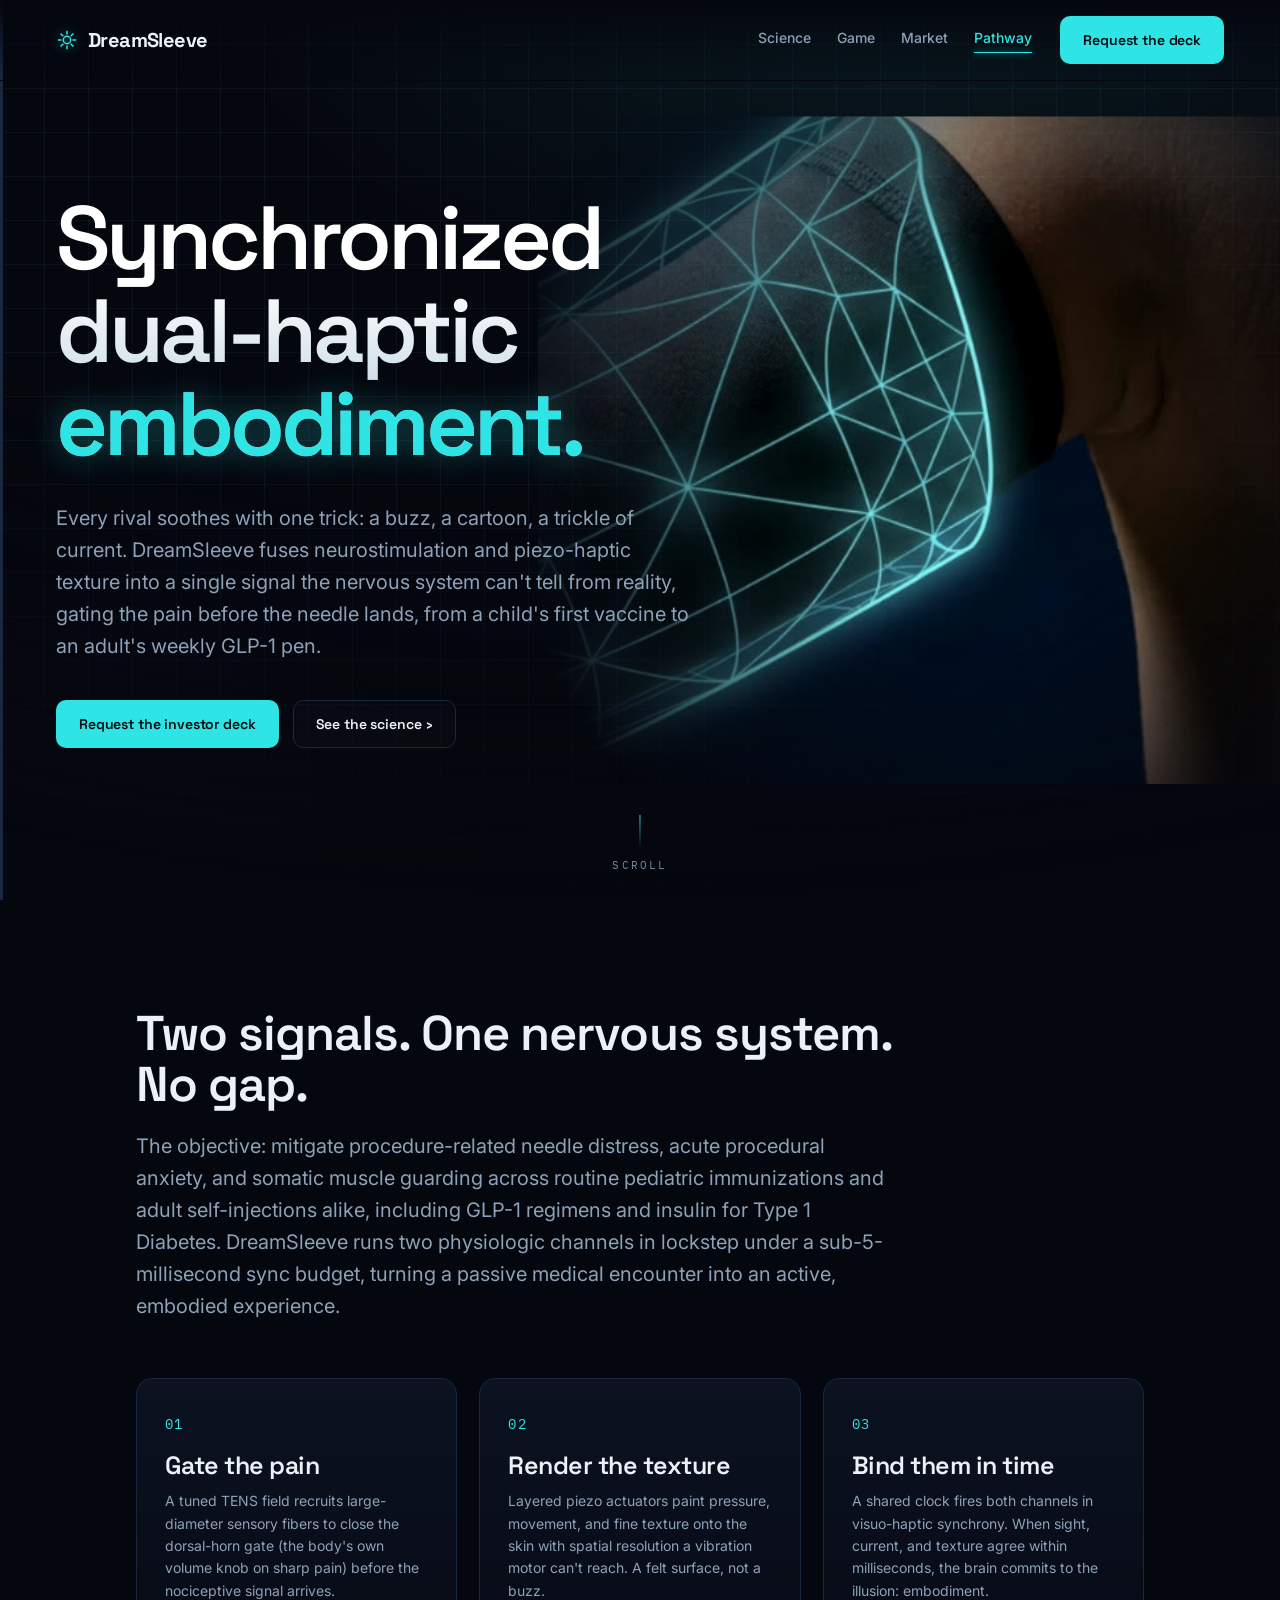
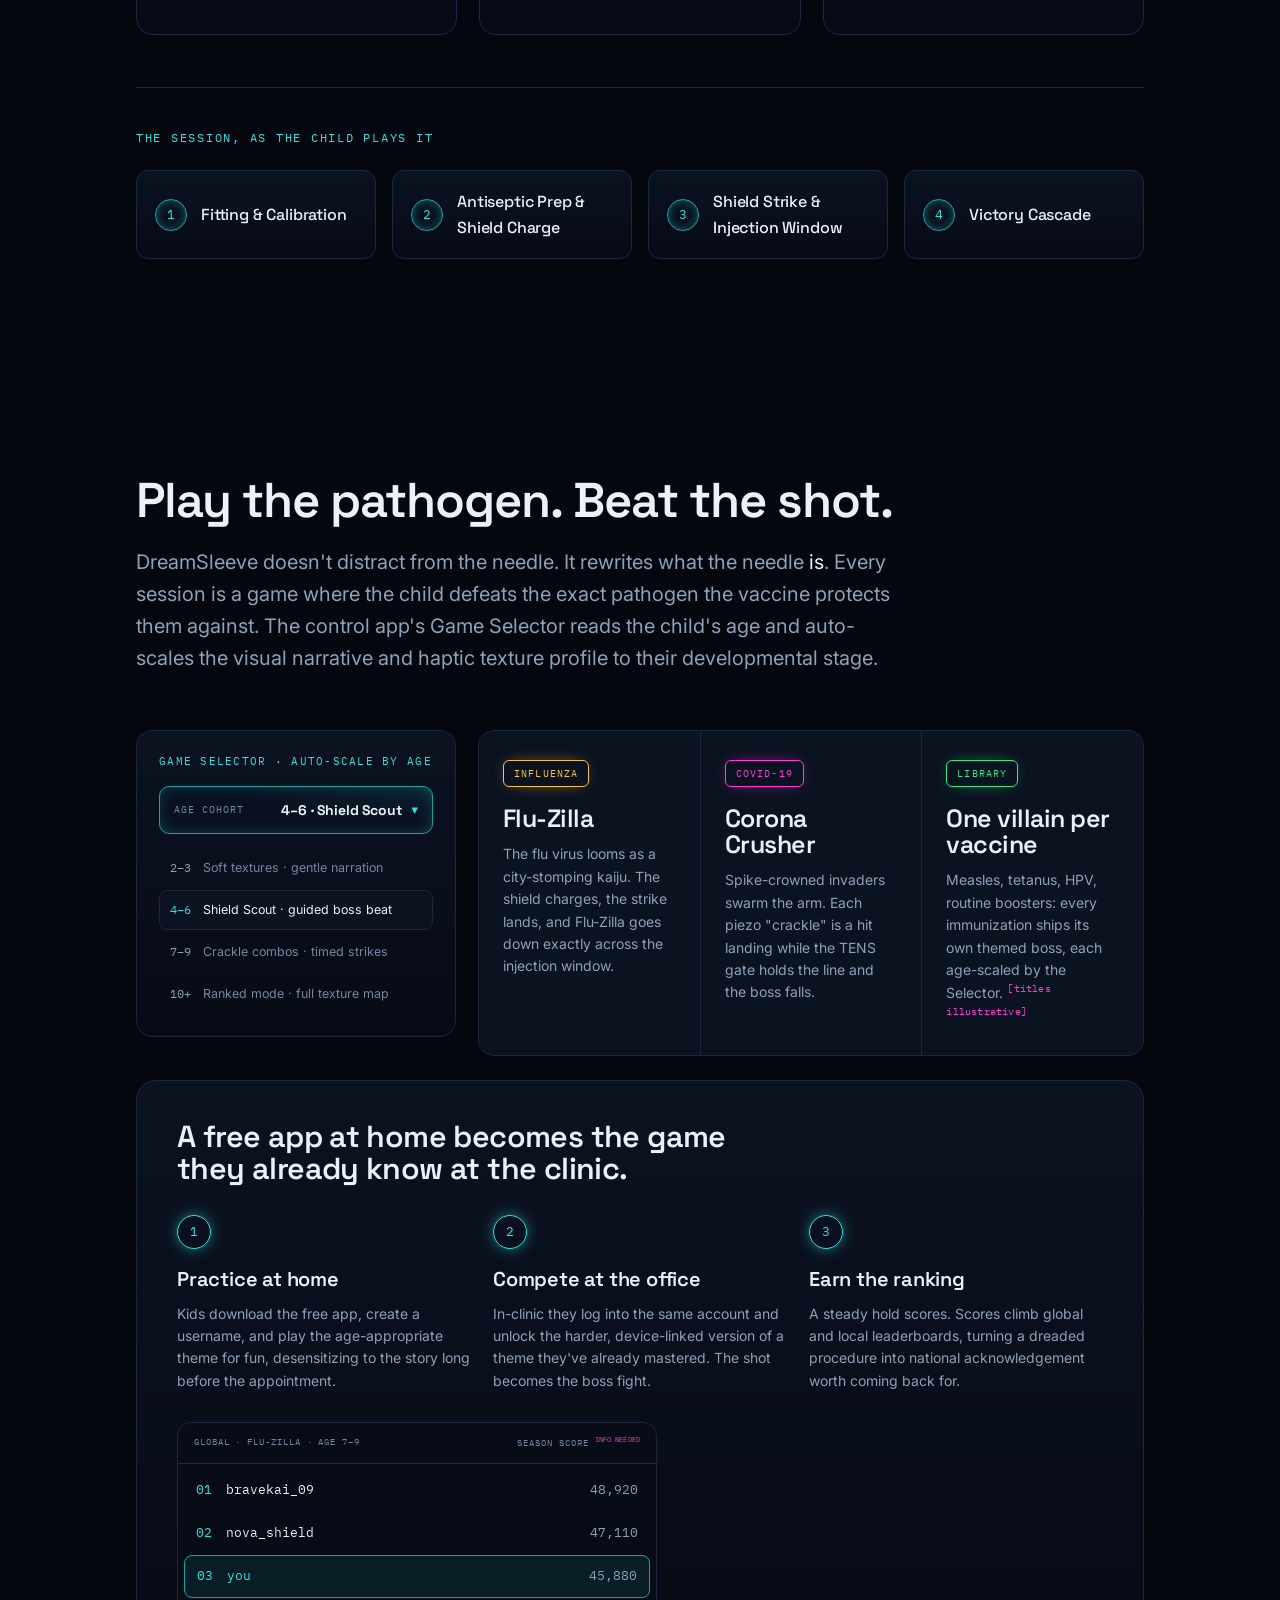
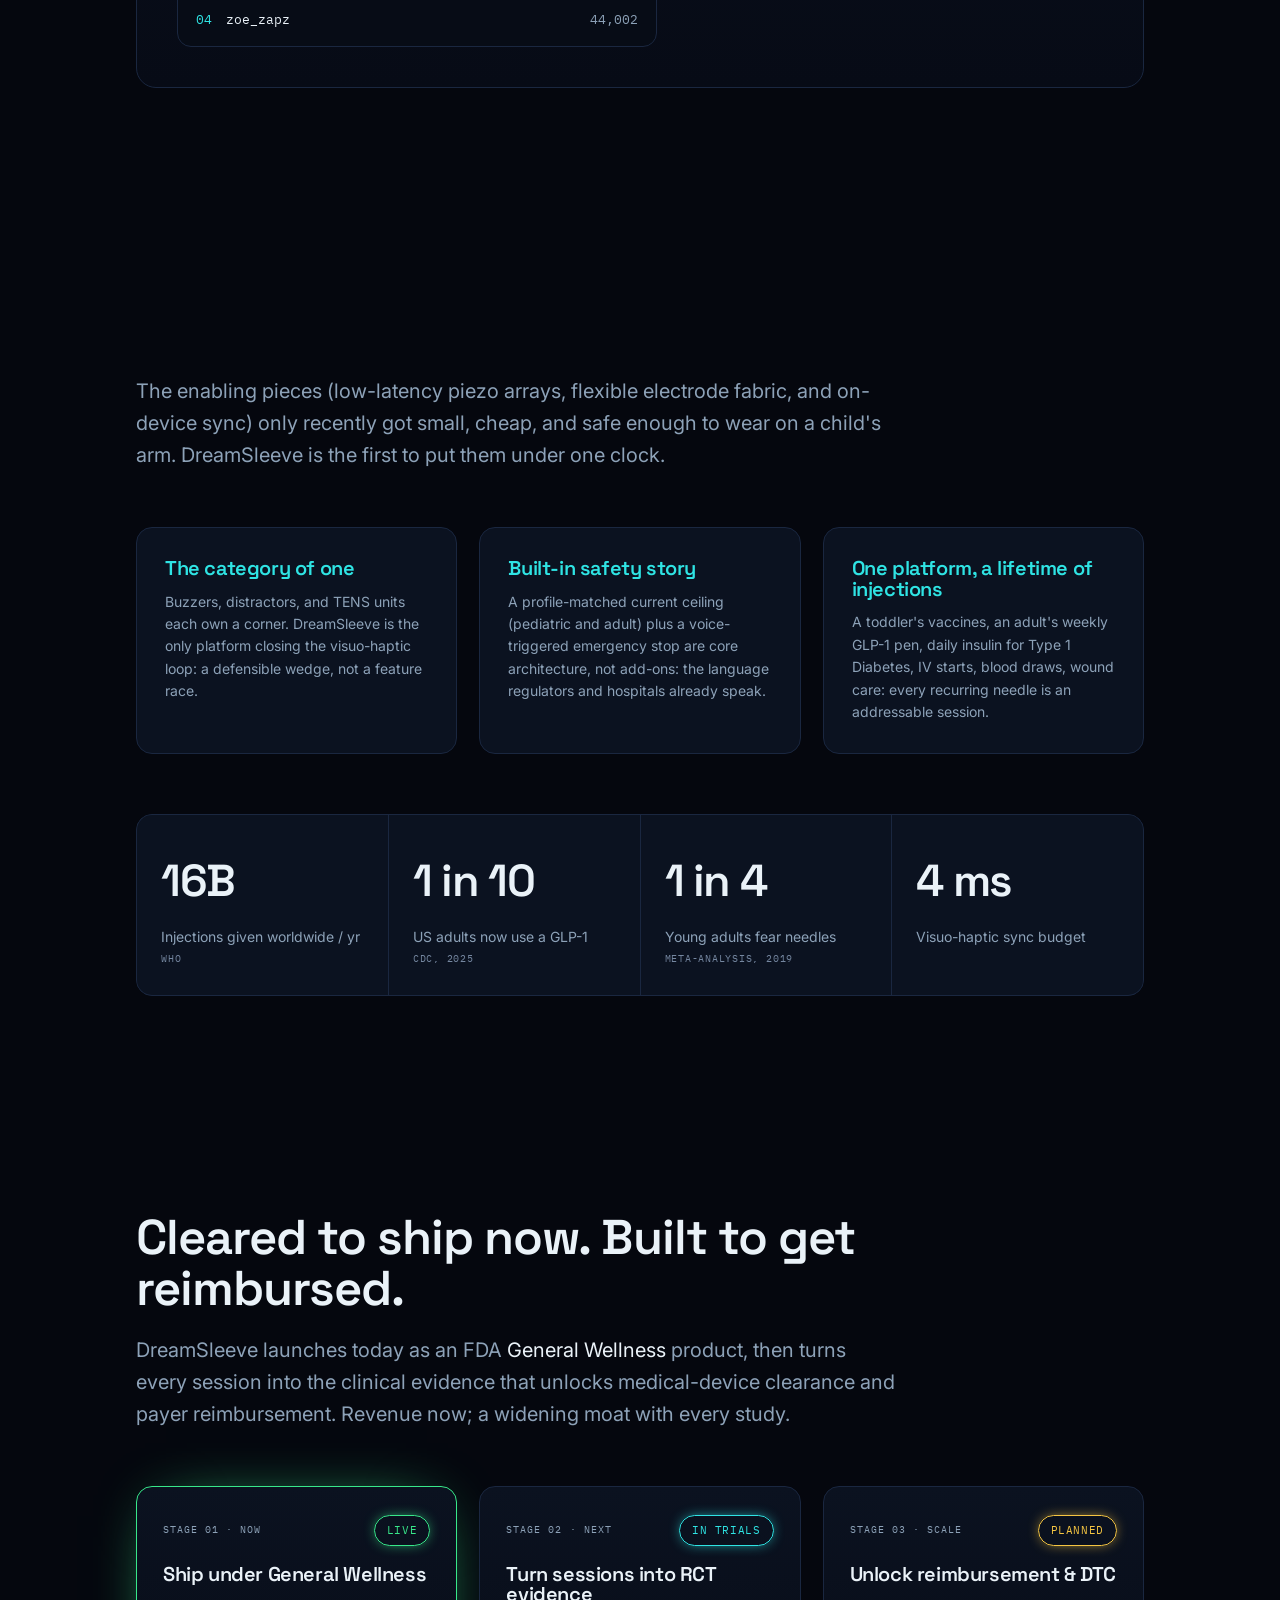
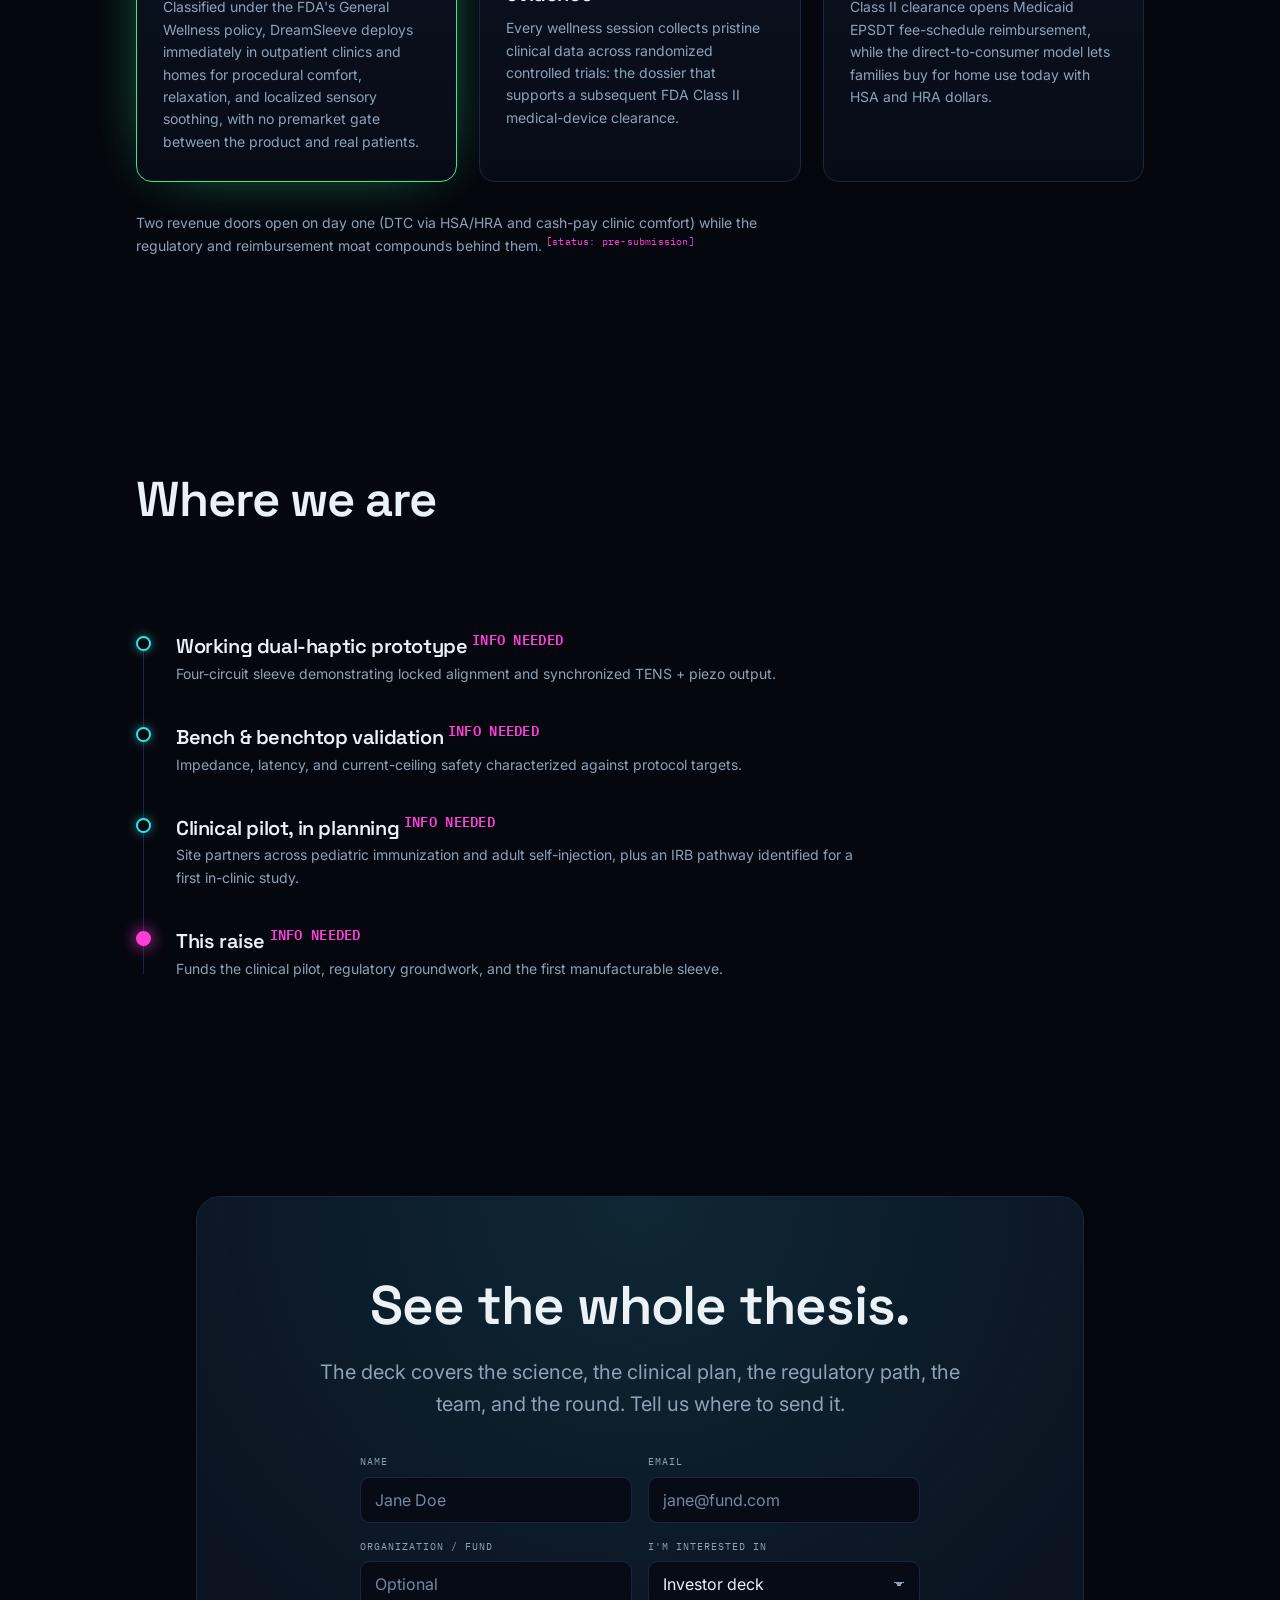
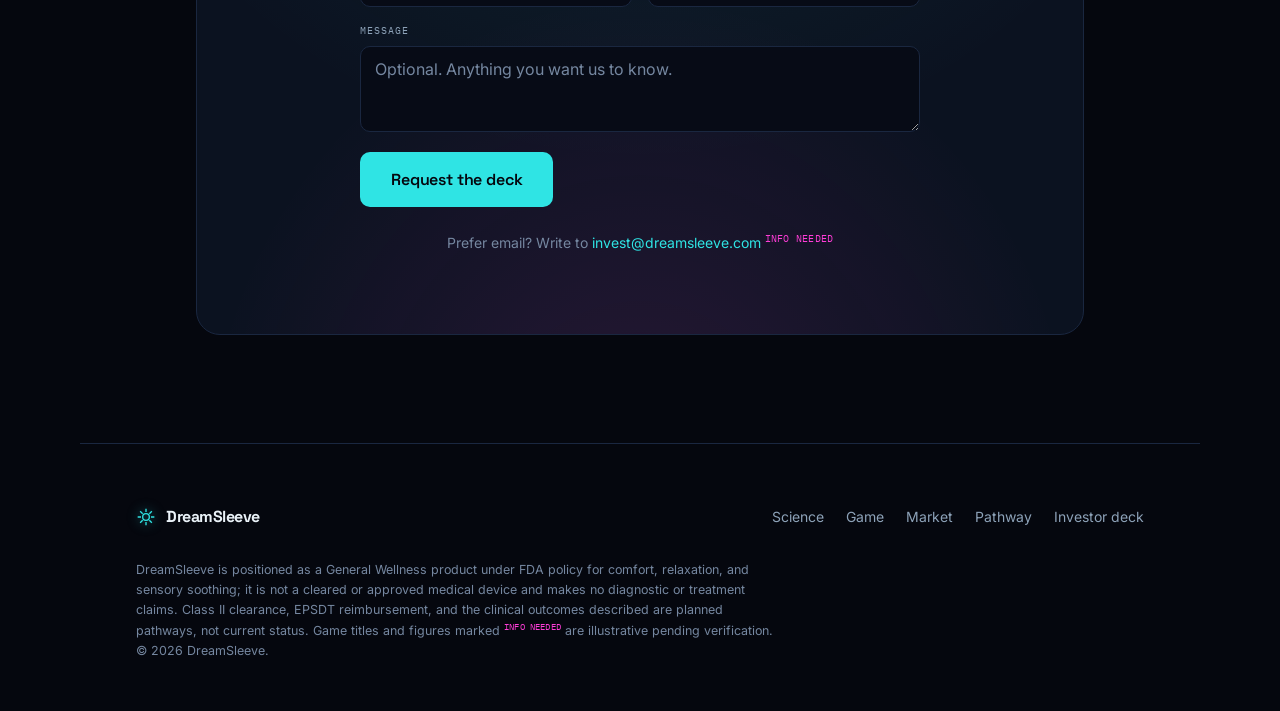
==== commit d21ffe25: "Fold the session steps into the Science slide; remove Mission section - Add the 'session, as the chi" ====
--- a/index.html
+++ b/index.html
@@ -162,47 +162,15 @@
             and texture agree within milliseconds, the brain commits to the illusion: embodiment.</p>
         </article>
       </div>
-    </section>
-
-    <!-- ==== MISSION (sticky cinematic sequence) ==== -->
-    <section class="mission" id="mission" aria-label="The DreamSleeve mission flow">
-      <h2 class="sr-only">The DreamSleeve mission flow</h2>
-      <div class="mission__sticky">
-        <div class="mission__stageboard">
-          <p class="mission__eyebrow">The session, as the child plays it</p>
-          <ol class="mission__list">
-            <li data-stage="0"><span class="mission__num">1</span><span class="mission__label">Fitting &amp; Calibration</span></li>
-            <li data-stage="1"><span class="mission__num">2</span><span class="mission__label">Antiseptic Prep &amp; Shield Charge</span></li>
-            <li data-stage="2"><span class="mission__num">3</span><span class="mission__label">Shield Strike &amp; Injection Window</span></li>
-            <li data-stage="3"><span class="mission__num">4</span><span class="mission__label">Victory Cascade</span></li>
-          </ol>
-        </div>
-        <div class="mission__screen" data-mission-screen>
-          <div class="mission__panel" data-stage-panel="0">
-            <span class="mission__badge" style="--c:var(--red)">PHASE 01</span>
-            <h3>The suit wakes up and finds the body.</h3>
-            <p>Four circuits lock onto the arm, impedance is checked, alignment engages.
-              To the child it's a hero suit booting up, not a medical fitting.</p>
-          </div>
-          <div class="mission__panel" data-stage-panel="1">
-            <span class="mission__badge" style="--c:var(--amber)">PHASE 02</span>
-            <h3>The shield charges while the skin is prepped.</h3>
-            <p>TENS pre-warms the gate; piezo layers the "shield" texture across the site.
-              The antiseptic swab becomes the moment the armor comes online.</p>
-          </div>
-          <div class="mission__panel" data-stage-panel="2">
-            <span class="mission__badge" style="--c:var(--pass)">PHASE 03</span>
-            <h3>The needle lands inside a closed gate.</h3>
-            <p>Dual-haptic embodiment peaks exactly across the injection window. The sharp
-              signal arrives to find the door already shut, and a texture that owns the skin.</p>
-          </div>
-          <div class="mission__panel" data-stage-panel="3">
-            <span class="mission__badge mission__badge--win" style="--c:var(--signal)">VICTORY</span>
-            <h3>They win. The needle was the boss they beat.</h3>
-            <p>A victory cascade rewards the hold. The memory that consolidates isn't fear.
-              It's a level cleared. That's the outcome that compounds across a childhood of care.</p>
-          </div>
-        </div>
+
+      <div class="session" data-reveal>
+        <p class="session__eyebrow">The session, as the child plays it</p>
+        <ol class="session__list">
+          <li><span class="session__num">1</span><span class="session__label">Fitting &amp; Calibration</span></li>
+          <li><span class="session__num">2</span><span class="session__label">Antiseptic Prep &amp; Shield Charge</span></li>
+          <li><span class="session__num">3</span><span class="session__label">Shield Strike &amp; Injection Window</span></li>
+          <li><span class="session__num">4</span><span class="session__label">Victory Cascade</span></li>
+        </ol>
       </div>
     </section>
 
@@ -483,7 +451,6 @@
       </div>
       <nav class="site-footer__nav" aria-label="Footer">
         <a href="#science">Science</a>
-        <a href="#mission">Mission</a>
         <a href="#game">Game</a>
         <a href="#market">Market</a>
         <a href="#pathway">Pathway</a>
--- a/styles/main.css
+++ b/styles/main.css
@@ -225,39 +225,16 @@
 .pillar__name { font-size: var(--t-lg); font-weight: 600; margin: 16px 0 12px; }
 .pillar p { color: var(--muted); font-size: var(--t-sm); }
 
-/* ---------- mission sticky sequence ---------- */
-.mission { position: relative; height: 420vh; }
-.mission__sticky { position: sticky; top: 0; height: 100svh; display: grid; grid-template-columns: 340px 1fr;
-  align-items: center; gap: 48px; max-width: var(--maxw); margin-inline: auto; padding: 0 var(--gutter); }
-.mission__eyebrow { font-family: var(--mono); font-size: var(--t-xs); letter-spacing: .14em; text-transform: uppercase; color: var(--signal); margin-bottom: 24px; }
-.mission__list { list-style: none; margin: 0; padding: 0; display: flex; flex-direction: column; gap: 4px; }
-.mission__list li { display: flex; align-items: center; gap: 14px; padding: 14px 16px; border-radius: 10px;
-  border: 1px solid transparent; color: var(--faint); transition: all .4s var(--ease); }
-.mission__list li.is-active { color: var(--text); border-color: var(--line); background: var(--panel); }
-.mission__num { display: grid; place-items: center; width: 30px; height: 30px; border-radius: 50%;
-  border: 1px solid currentColor; font-family: var(--mono); font-size: .8rem; flex: none; }
-.mission__list li.is-active .mission__num { background: var(--signal); color: var(--void); border-color: var(--signal); box-shadow: 0 0 16px var(--signal); }
-.mission__label { font-family: var(--display); font-size: var(--t-base); font-weight: 500; letter-spacing: -.01em; }
-
-.mission__screen { position: relative; min-height: 340px; border: 1px solid var(--line); border-radius: 20px;
-  background: linear-gradient(180deg, var(--panel), var(--void-2)); overflow: hidden; }
-.mission__screen::before { content: ""; position: absolute; inset: 0; background:
-  linear-gradient(var(--grid) 1px, transparent 1px) 0 0/30px 30px,
-  linear-gradient(90deg, var(--grid) 1px, transparent 1px) 0 0/30px 30px; opacity: .6; }
-.mission__panel { position: absolute; inset: 0; padding: 46px; display: flex; flex-direction: column; justify-content: center;
-  background: linear-gradient(180deg, var(--panel), var(--void-2)); z-index: 1;
-  opacity: 0; transition: opacity .14s linear; pointer-events: none; }
-/* active panel sits on top and fades in (delayed) over its own opaque bg,
-   after the outgoing panel has already cleared — no text-on-text overlap */
-.mission__panel.is-active { opacity: 1; z-index: 2; transition: opacity .4s var(--ease) .12s; }
-.mission__panel > * { opacity: 0; transform: translateY(14px); transition: opacity .45s var(--ease) .14s, transform .45s var(--ease) .14s; }
-.mission__panel.is-active > * { opacity: 1; transform: none; }
-.mission__badge { align-self: flex-start; font-family: var(--mono); font-size: .68rem; letter-spacing: .12em;
-  padding: 7px 13px; border-radius: 6px; color: var(--c); border: 1px solid var(--c); margin-bottom: 22px;
-  box-shadow: 0 0 20px -6px var(--c); }
-.mission__badge--win { background: var(--c); color: var(--void); }
-.mission__panel h3 { font-size: clamp(1.5rem, 3.4vw, 2.3rem); font-weight: 600; max-width: 18ch; }
-.mission__panel p { margin-top: 18px; color: var(--muted); font-size: var(--t-md); max-width: 46ch; }
+/* ---------- session stepper (within Science) ---------- */
+.session { margin-top: 52px; padding-top: 40px; border-top: 1px solid var(--line); }
+.session__eyebrow { font-family: var(--mono); font-size: var(--t-xs); letter-spacing: .14em; text-transform: uppercase; color: var(--signal); margin-bottom: 22px; }
+.session__list { list-style: none; margin: 0; padding: 0; display: grid; grid-template-columns: repeat(4, 1fr); gap: 16px; counter-reset: none; }
+.session__list li { display: flex; align-items: center; gap: 14px; padding: 18px; border-radius: 12px;
+  border: 1px solid var(--line); background: linear-gradient(180deg, var(--panel), var(--void-2)); }
+.session__num { display: grid; place-items: center; width: 32px; height: 32px; border-radius: 50%; flex: none;
+  font-family: var(--mono); font-size: .82rem; color: var(--signal); border: 1px solid var(--signal-dim);
+  box-shadow: inset 0 0 16px -8px var(--signal); }
+.session__label { font-family: var(--display); font-size: var(--t-base); font-weight: 500; letter-spacing: -.01em; color: var(--text); }
 
 /* ---------- market ---------- */
 .moat { display: grid; grid-template-columns: repeat(3, 1fr); gap: 22px; margin-bottom: 60px; }
@@ -421,17 +398,12 @@
   .pillars, .moat { grid-template-columns: 1fr; }
   .game__deck, .game-tiles, .loop__steps, .phases { grid-template-columns: 1fr; }
   .stats { grid-template-columns: 1fr 1fr; }
-  .mission { height: auto; }
-  .mission__sticky { position: static; height: auto; grid-template-columns: 1fr; gap: 28px; padding-block: 60px; }
-  .mission__screen { min-height: 0; }
-  .mission__panel { position: static; opacity: 1; transform: none; padding: 32px; }
-  .mission__panel > * { opacity: 1; transform: none; }
-  .mission__panel + .mission__panel { border-top: 1px solid var(--line); }
-  .mission__list li { cursor: default; }
+  .session__list { grid-template-columns: 1fr 1fr; }
 }
 @media (max-width: 560px) {
   .header-cta { display: none; }
   .stats { grid-template-columns: 1fr; }
+  .session__list { grid-template-columns: 1fr; }
   .lead-form__row { grid-template-columns: 1fr; }
   .hero__title { font-size: clamp(2rem, 11vw, 3.2rem); }
 }
@@ -443,8 +415,4 @@
   *, *::before, *::after { animation-duration: .001ms !important; animation-iteration-count: 1 !important; transition-duration: .001ms !important; }
   [data-reveal] { opacity: 1; transform: none; }
   .scroll-cue span { animation: none; }
-  .mission { height: auto; }
-  .mission__sticky { position: static; height: auto; }
-  .mission__panel { position: static; opacity: 1; transform: none; }
-  .mission__panel > * { opacity: 1; transform: none; }
-}
+}
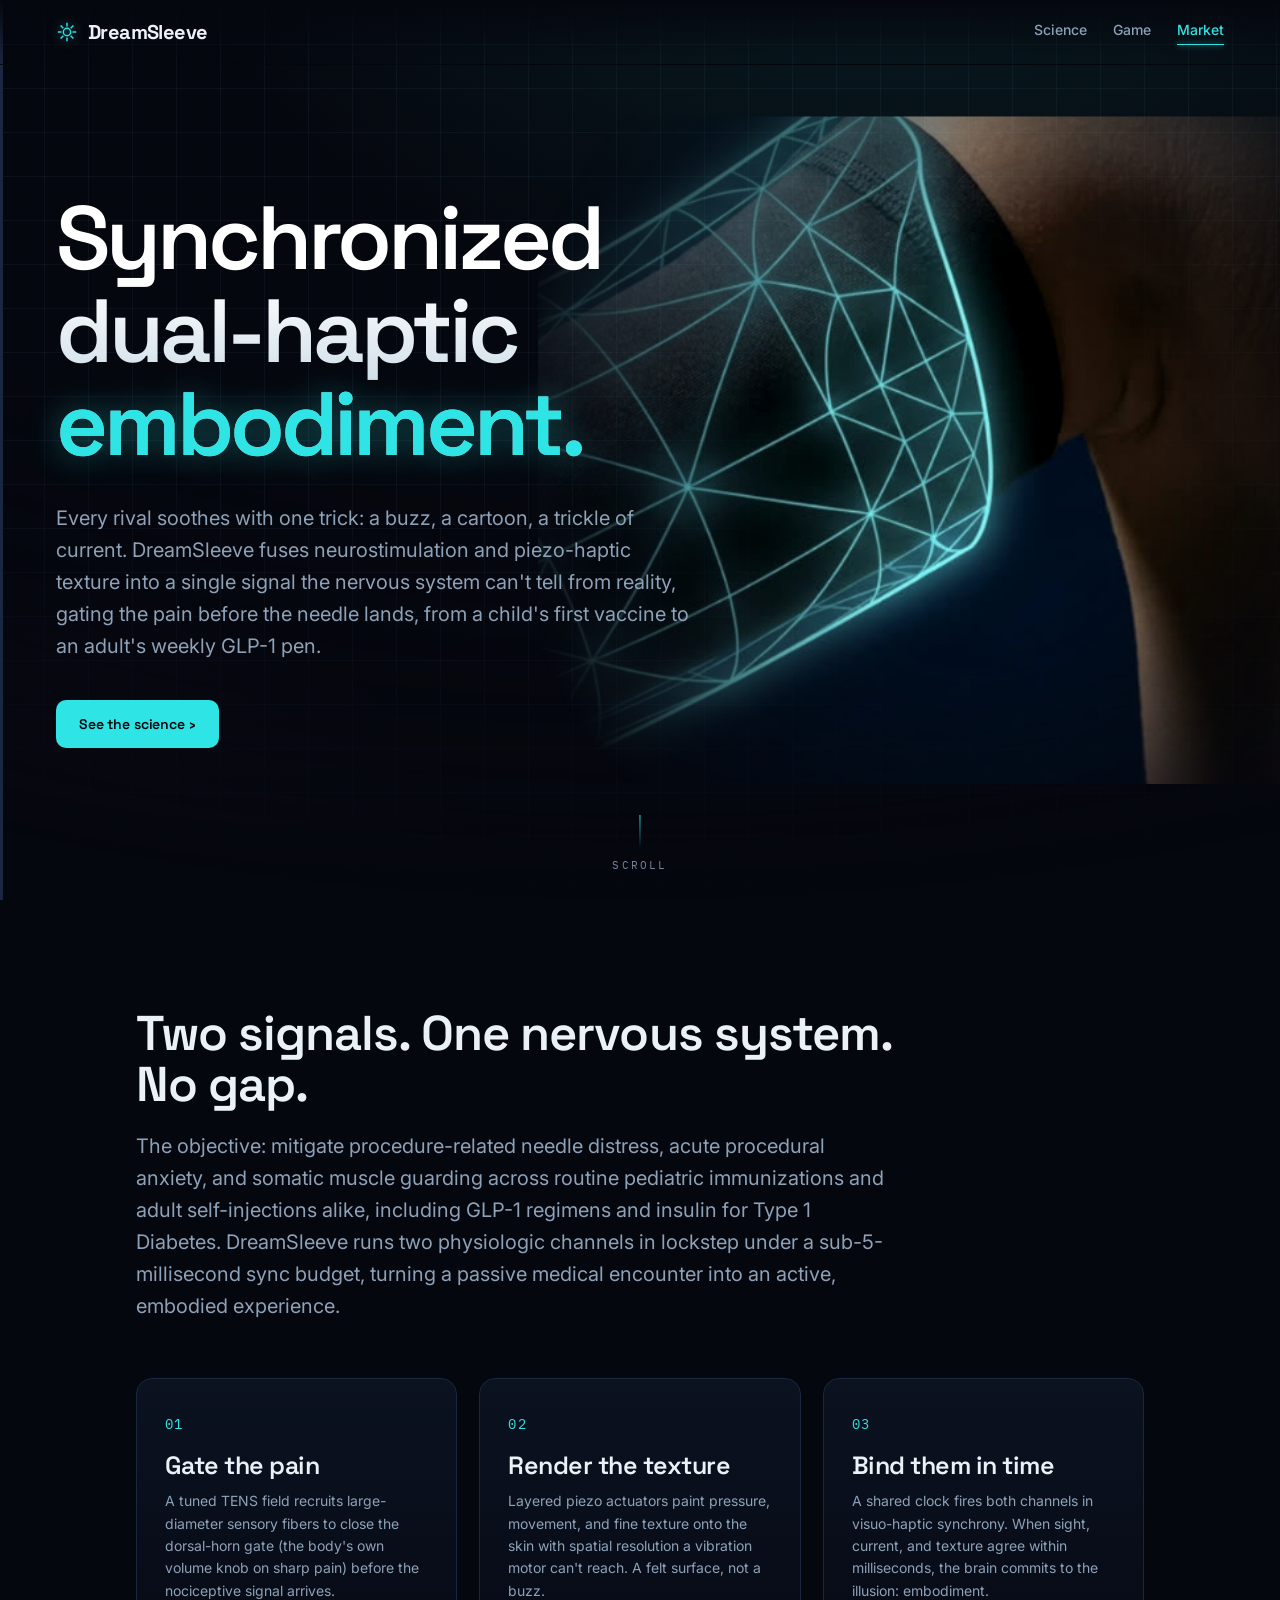
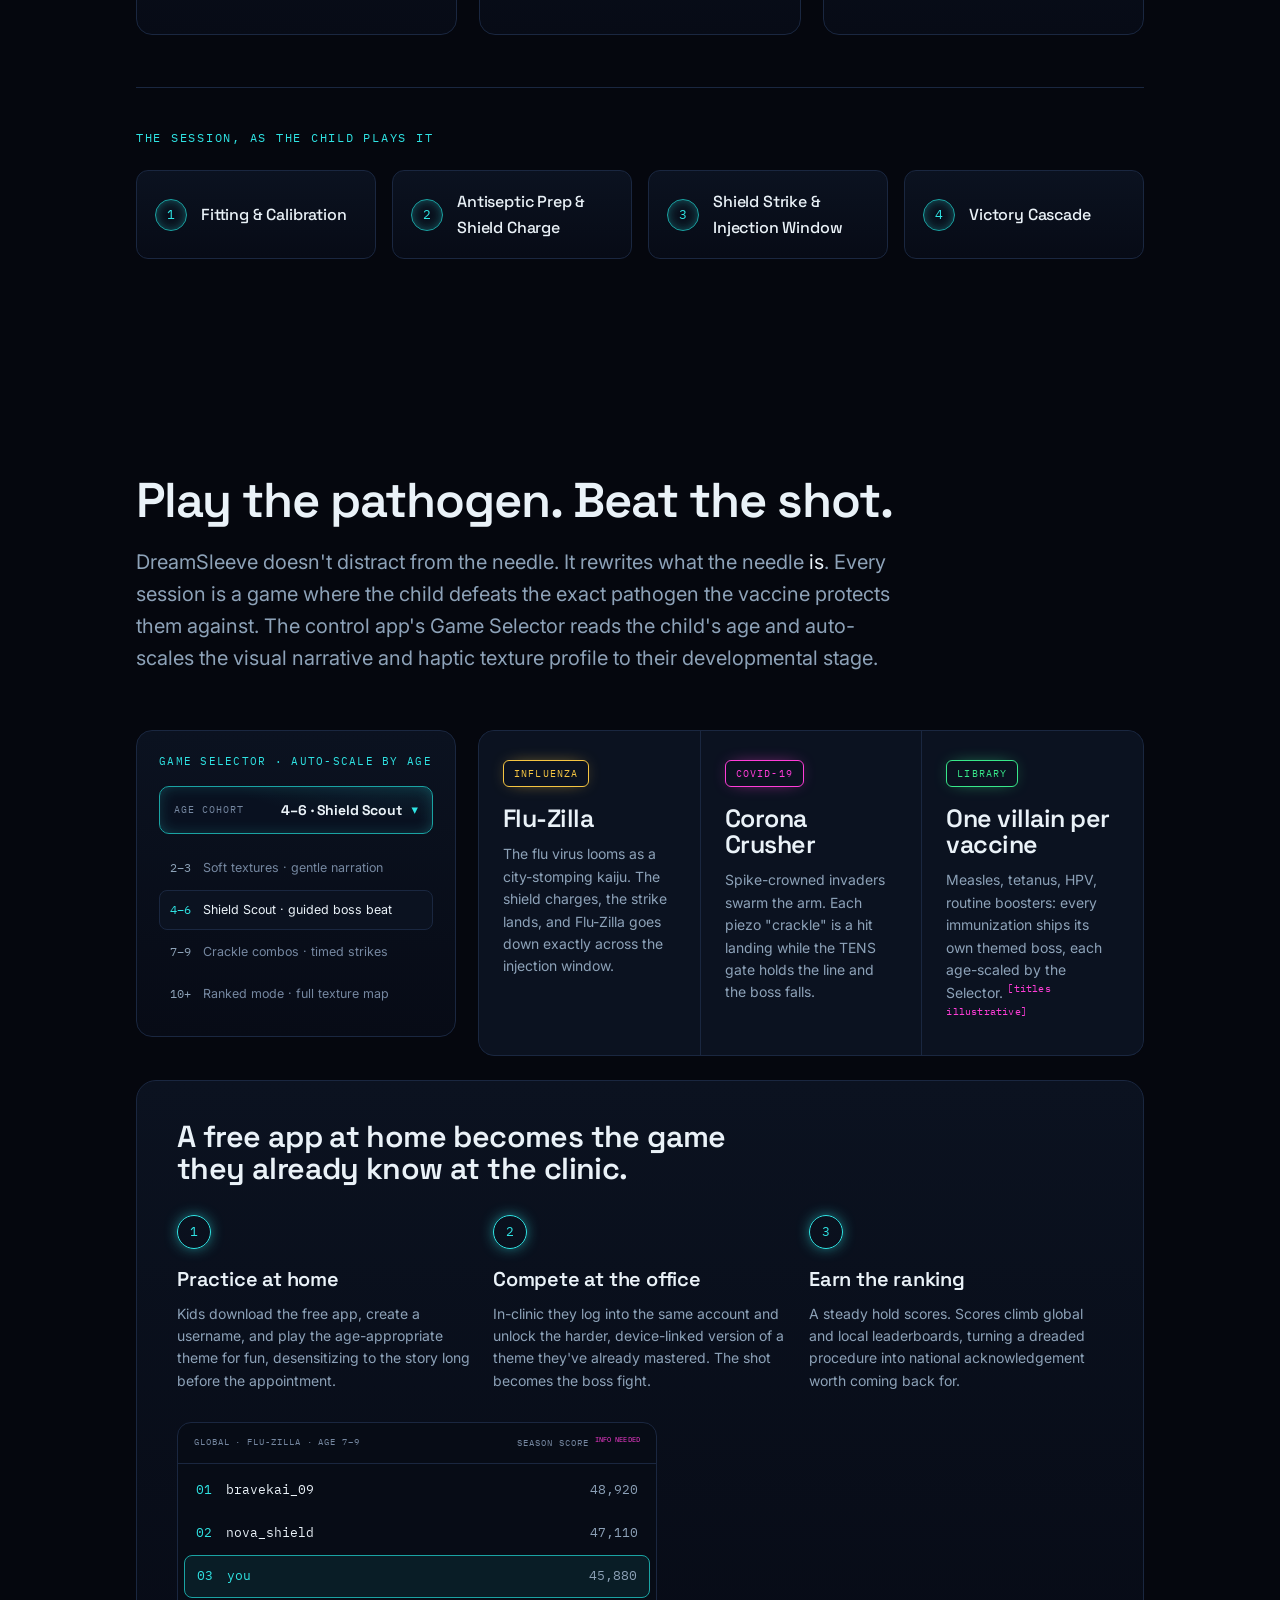
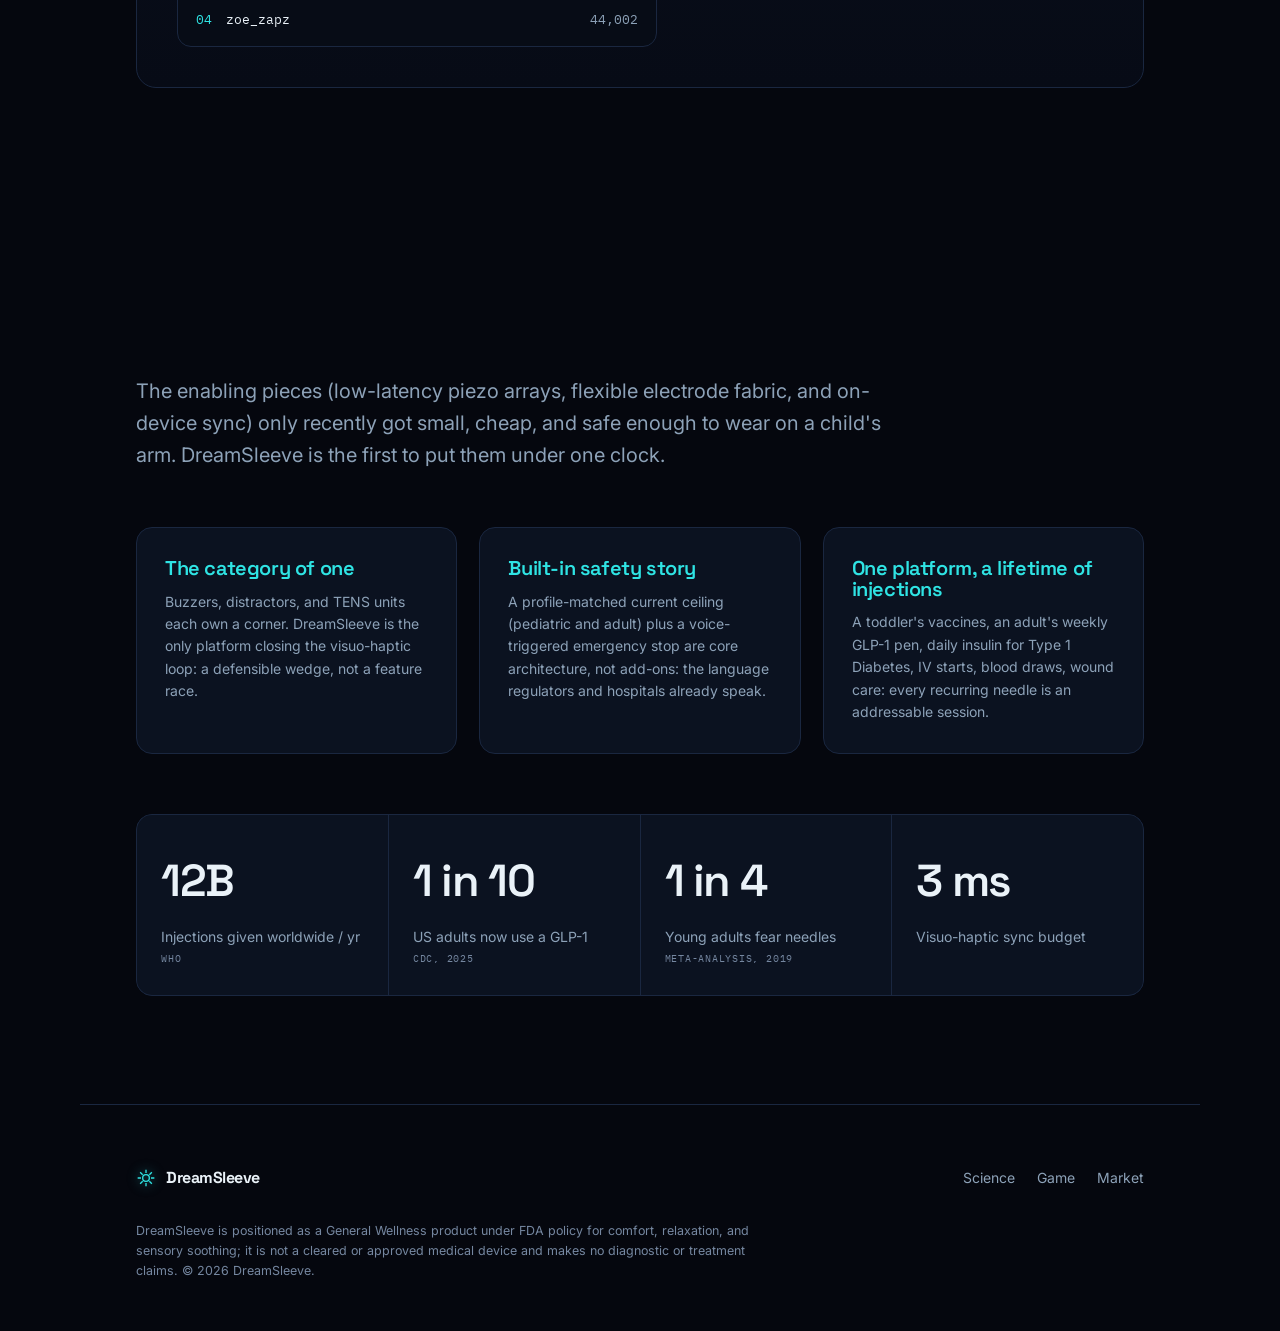
==== commit 95f7cb8f: "Trim footer legal to the General Wellness statement only Remove the 'Class II clearance / EPSDT reim" ====
--- a/index.html
+++ b/index.html
@@ -96,12 +96,10 @@
       <a href="#science">Science</a>
       <a href="#game">Game</a>
       <a href="#market">Market</a>
-      <a href="#pathway">Pathway</a>
     </nav>
     <button class="nav-toggle" id="navToggle" type="button" aria-expanded="false" aria-controls="primaryNav" aria-label="Open menu">
       <span class="nav-toggle__bars" aria-hidden="true"><span></span><span></span><span></span></span>
     </button>
-    <a class="btn btn--primary header-cta" href="#ask">Request the deck</a>
   </header>
 
   <main id="top">
@@ -122,8 +120,7 @@
           needle lands, from a child's first vaccine to an adult's weekly GLP-1 pen.
         </p>
         <div class="hero__actions" data-reveal>
-          <a class="btn btn--primary" href="#ask">Request the investor deck</a>
-          <a class="btn btn--ghost" href="#science">See the science<span class="btn__chev" aria-hidden="true">›</span></a>
+          <a class="btn btn--primary" href="#science">See the science<span class="btn__chev" aria-hidden="true">›</span></a>
         </div>
       </div>
       <div class="scroll-cue" aria-hidden="true"><span></span>scroll</div>
@@ -316,125 +313,6 @@
       </div>
     </section>
 
-    <!-- ==== PATHWAY / REGULATORY & REIMBURSEMENT ==== -->
-    <section class="section pathway" id="pathway">
-      <div class="section__head">
-        <h2 class="section__title" data-reveal>Cleared to ship now. Built to get reimbursed.</h2>
-        <p class="section__intro" data-reveal>
-          DreamSleeve launches today as an FDA <em>General Wellness</em> product, then turns every
-          session into the clinical evidence that unlocks medical-device clearance and payer
-          reimbursement. Revenue now; a widening moat with every study.
-        </p>
-      </div>
-
-      <ol class="phases" data-reveal>
-        <li class="phase phase--now">
-          <div class="phase__top">
-            <span class="phase__tag">Stage 01 · Now</span>
-            <span class="pill pill--on">LIVE</span>
-          </div>
-          <h3>Ship under General Wellness</h3>
-          <p>Classified under the FDA's General Wellness policy, DreamSleeve deploys immediately in
-            outpatient clinics and homes for procedural comfort, relaxation, and localized sensory
-            soothing, with no premarket gate between the product and real patients.</p>
-        </li>
-        <li class="phase phase--next">
-          <div class="phase__top">
-            <span class="phase__tag">Stage 02 · Next</span>
-            <span class="pill pill--ready">IN TRIALS</span>
-          </div>
-          <h3>Turn sessions into RCT evidence</h3>
-          <p>Every wellness session collects pristine clinical data across randomized controlled
-            trials: the dossier that supports a subsequent FDA Class II medical-device clearance.</p>
-        </li>
-        <li class="phase phase--scale">
-          <div class="phase__top">
-            <span class="phase__tag">Stage 03 · Scale</span>
-            <span class="pill pill--plan">PLANNED</span>
-          </div>
-          <h3>Unlock reimbursement &amp; DTC</h3>
-          <p>Class II clearance opens Medicaid EPSDT fee-schedule reimbursement, while the
-            direct-to-consumer model lets families buy for home use today with HSA and HRA dollars.</p>
-        </li>
-      </ol>
-
-      <p class="pathway__foot" data-reveal>
-        Two revenue doors open on day one (DTC via HSA/HRA and cash-pay clinic comfort) while the
-        regulatory and reimbursement moat compounds behind them. <mark>[status: pre-submission]</mark>
-      </p>
-    </section>
-
-    <!-- ==== TRACTION ==== -->
-    <section class="section traction" id="traction">
-      <div class="section__head">
-        <h2 class="section__title" data-reveal>Where we are</h2>
-        <p class="section__intro" data-reveal>Replace these milestones with your real timeline before publishing.</p>
-      </div>
-      <ol class="timeline">
-        <li data-reveal><span class="timeline__dot"></span>
-          <h3>Working dual-haptic prototype <mark>INFO NEEDED</mark></h3>
-          <p>Four-circuit sleeve demonstrating locked alignment and synchronized TENS + piezo output.</p>
-        </li>
-        <li data-reveal><span class="timeline__dot"></span>
-          <h3>Bench &amp; benchtop validation <mark>INFO NEEDED</mark></h3>
-          <p>Impedance, latency, and current-ceiling safety characterized against protocol targets.</p>
-        </li>
-        <li data-reveal><span class="timeline__dot"></span>
-          <h3>Clinical pilot, in planning <mark>INFO NEEDED</mark></h3>
-          <p>Site partners across pediatric immunization and adult self-injection, plus an IRB
-            pathway identified for a first in-clinic study.</p>
-        </li>
-        <li data-reveal><span class="timeline__dot timeline__dot--next"></span>
-          <h3>This raise <mark>INFO NEEDED</mark></h3>
-          <p>Funds the clinical pilot, regulatory groundwork, and the first manufacturable sleeve.</p>
-        </li>
-      </ol>
-    </section>
-
-    <!-- ==== ASK / CTA ==== -->
-    <section class="section ask" id="ask">
-      <div class="ask__card" data-reveal>
-        <h2 class="ask__title">See the whole thesis.</h2>
-        <p class="ask__lede">
-          The deck covers the science, the clinical plan, the regulatory path, the team,
-          and the round. Tell us where to send it.
-        </p>
-        <!-- Formspree form endpoint (configured). To change it, swap the form ID in the action. -->
-        <form class="lead-form" action="https://formspree.io/f/mljbvovv" method="POST" novalidate>
-          <div class="lead-form__row">
-            <label>Name
-              <input type="text" name="name" required autocomplete="name" placeholder="Jane Doe" />
-            </label>
-            <label>Email
-              <input type="email" name="email" required autocomplete="email" placeholder="jane@fund.com" />
-            </label>
-          </div>
-          <div class="lead-form__row">
-            <label>Organization / fund
-              <input type="text" name="organization" autocomplete="organization" placeholder="Optional" />
-            </label>
-            <label>I'm interested in
-              <select name="interest">
-                <option>Investor deck</option>
-                <option>Clinical pilot</option>
-                <option>Partnership</option>
-                <option>Other</option>
-              </select>
-            </label>
-          </div>
-          <label>Message
-            <textarea name="message" rows="3" placeholder="Optional. Anything you want us to know."></textarea>
-          </label>
-          <input type="text" name="_gotcha" tabindex="-1" autocomplete="off" aria-hidden="true" style="display:none" />
-          <input type="hidden" name="_subject" value="DreamSleeve: new deck / pilot request" />
-          <div class="lead-form__actions">
-            <button type="submit" class="btn btn--primary btn--lg">Request the deck</button>
-            <span class="lead-form__status" role="status" aria-live="polite"></span>
-          </div>
-        </form>
-        <p class="ask__note">Prefer email? Write to <a href="mailto:invest@dreamsleeve.com">invest@dreamsleeve.com</a> <mark>INFO NEEDED</mark></p>
-      </div>
-    </section>
   </main>
 
   <!-- ==== FOOTER ==== -->
@@ -453,16 +331,12 @@
         <a href="#science">Science</a>
         <a href="#game">Game</a>
         <a href="#market">Market</a>
-        <a href="#pathway">Pathway</a>
-        <a href="#ask">Investor deck</a>
       </nav>
     </div>
     <p class="site-footer__legal">
       DreamSleeve is positioned as a General Wellness product under FDA policy for comfort,
       relaxation, and sensory soothing; it is not a cleared or approved medical device and
-      makes no diagnostic or treatment claims. Class II clearance, EPSDT reimbursement, and
-      the clinical outcomes described are planned pathways, not current status. Game titles
-      and figures marked <mark>INFO NEEDED</mark> are illustrative pending verification.
+      makes no diagnostic or treatment claims.
       © <span id="year">2026</span> DreamSleeve.
     </p>
   </footer>
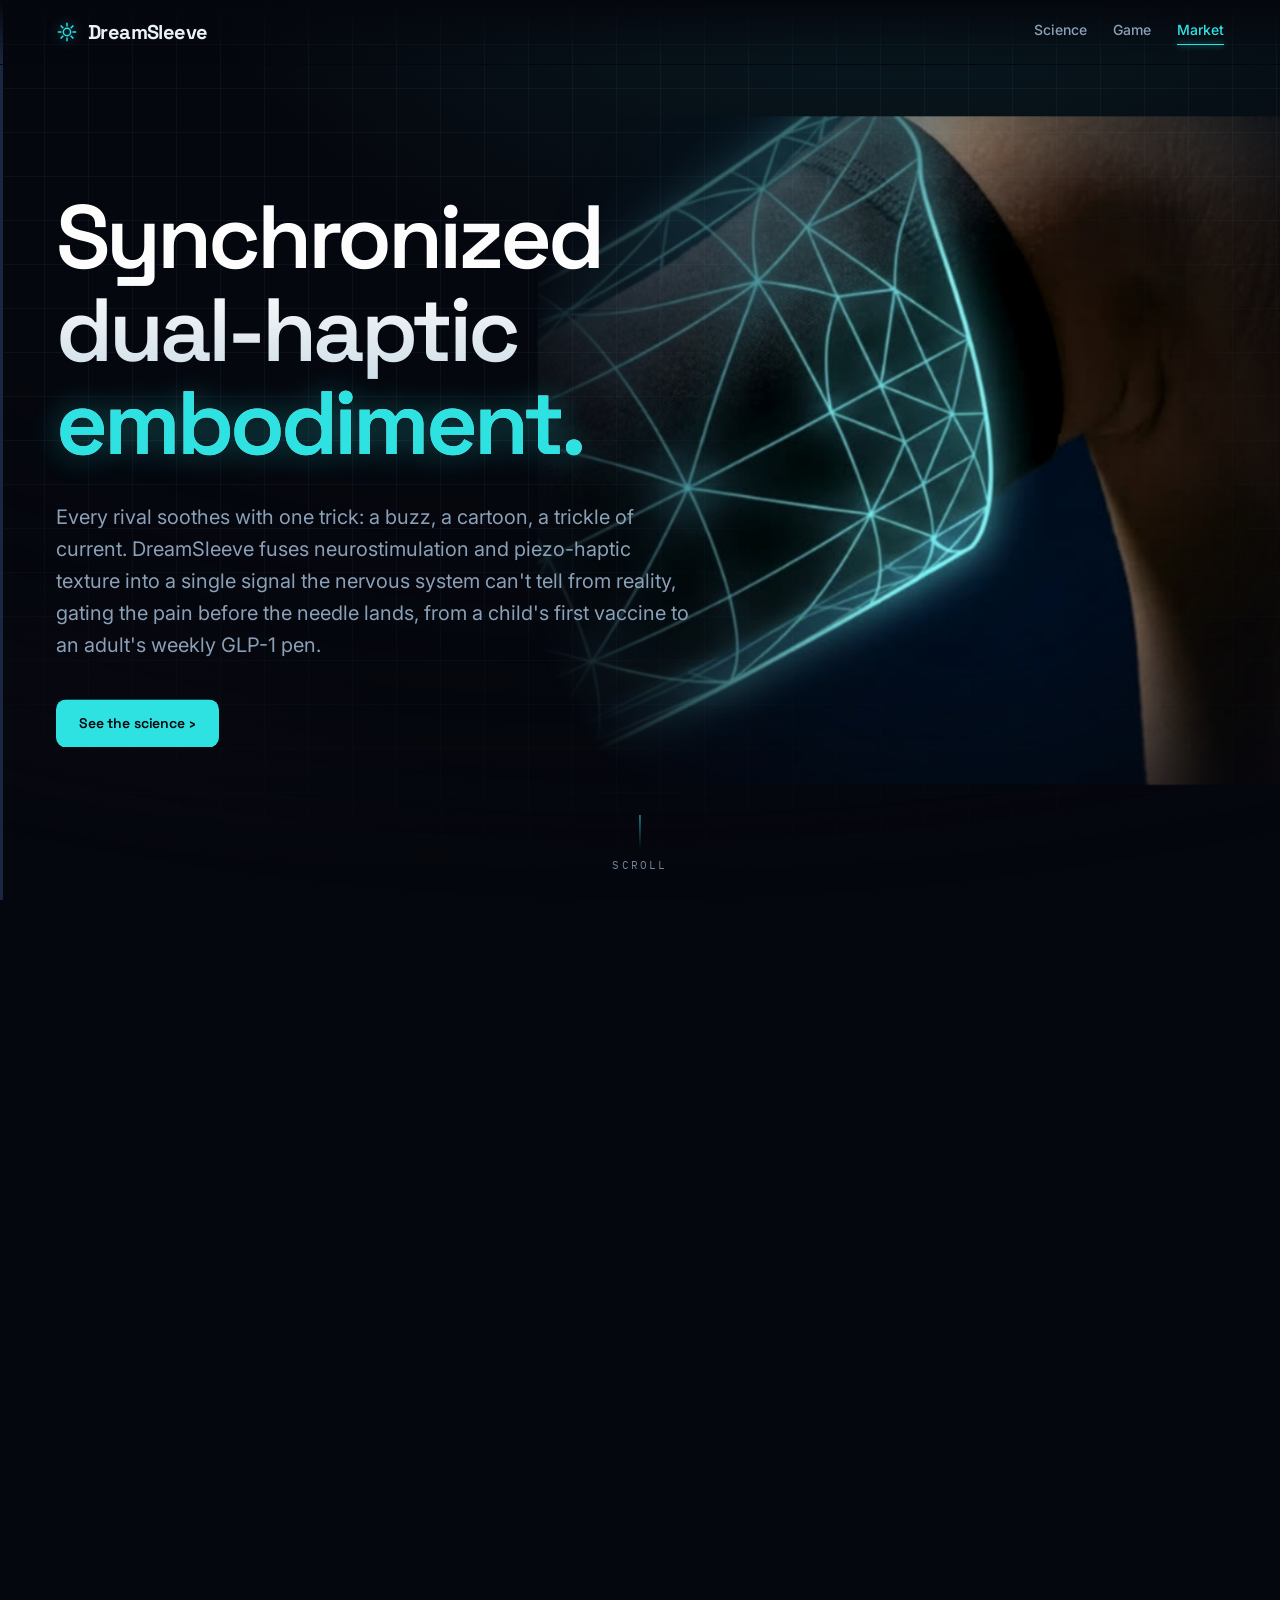
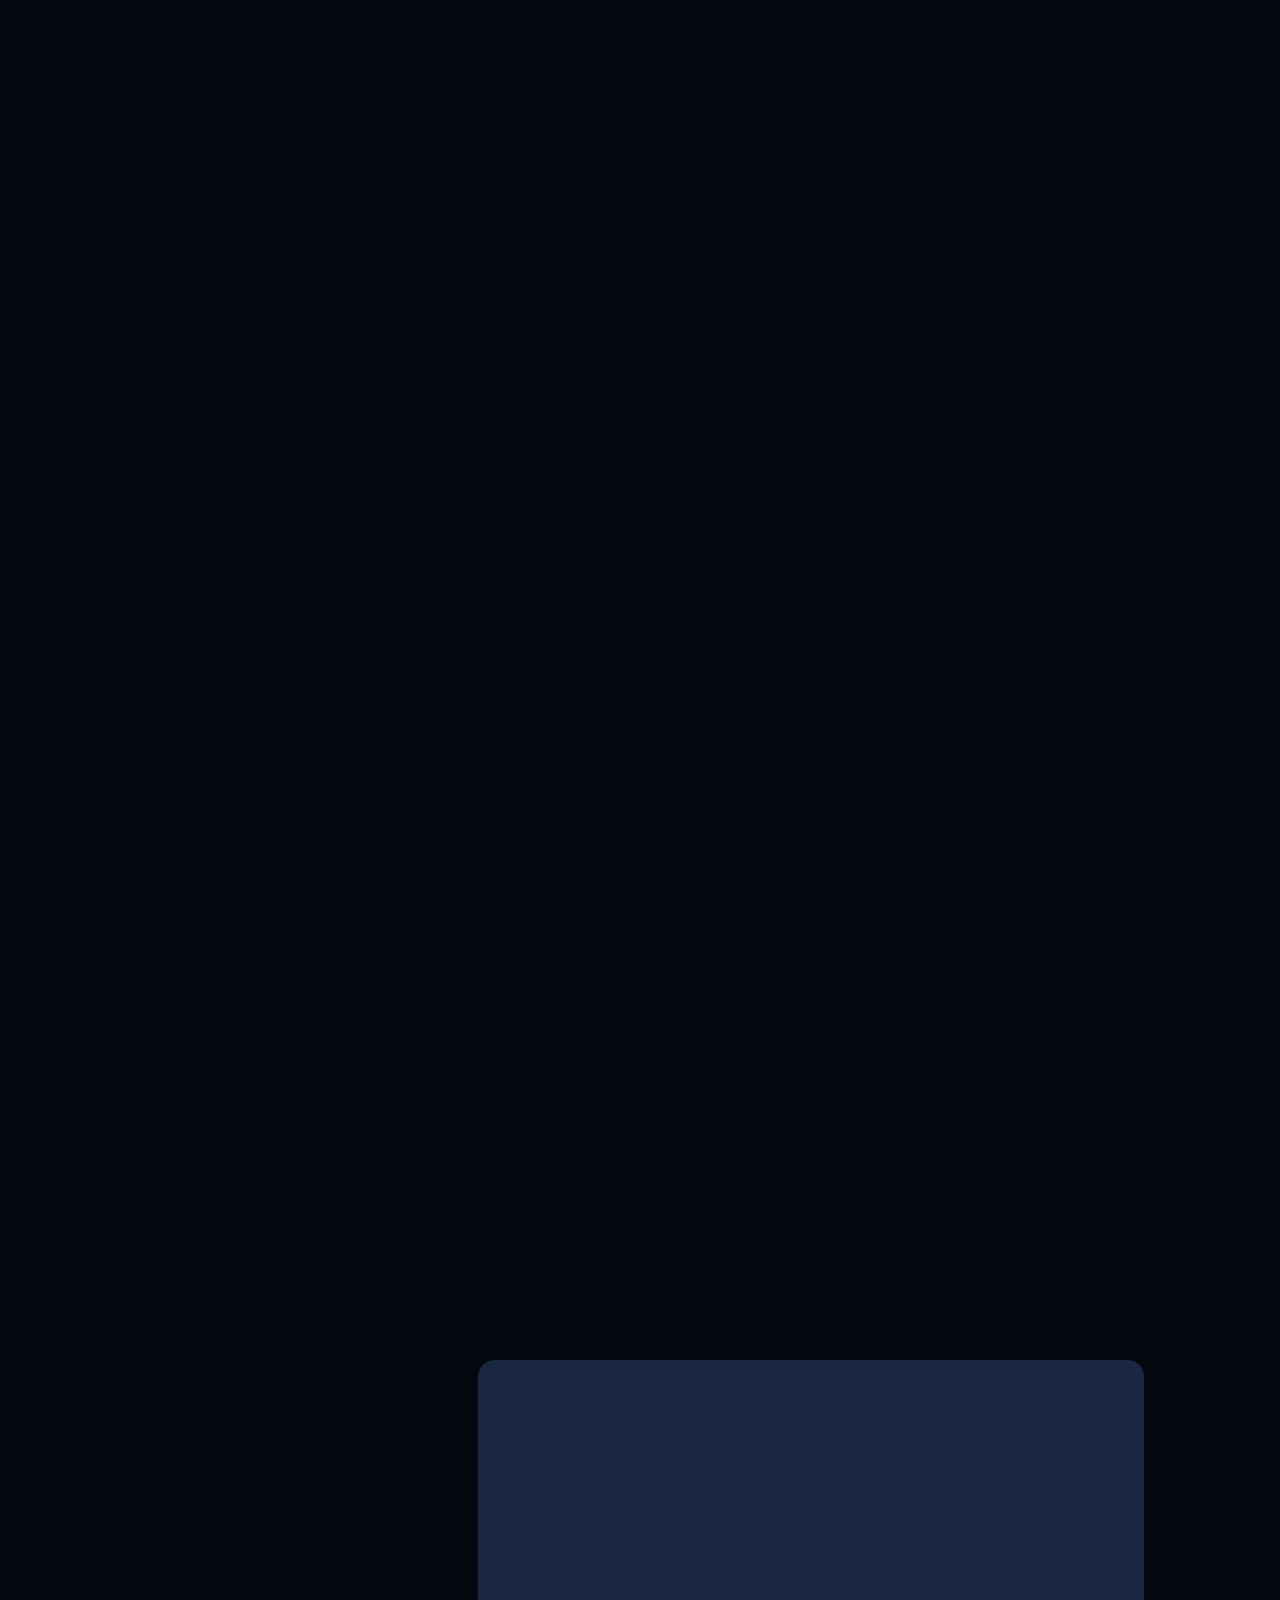
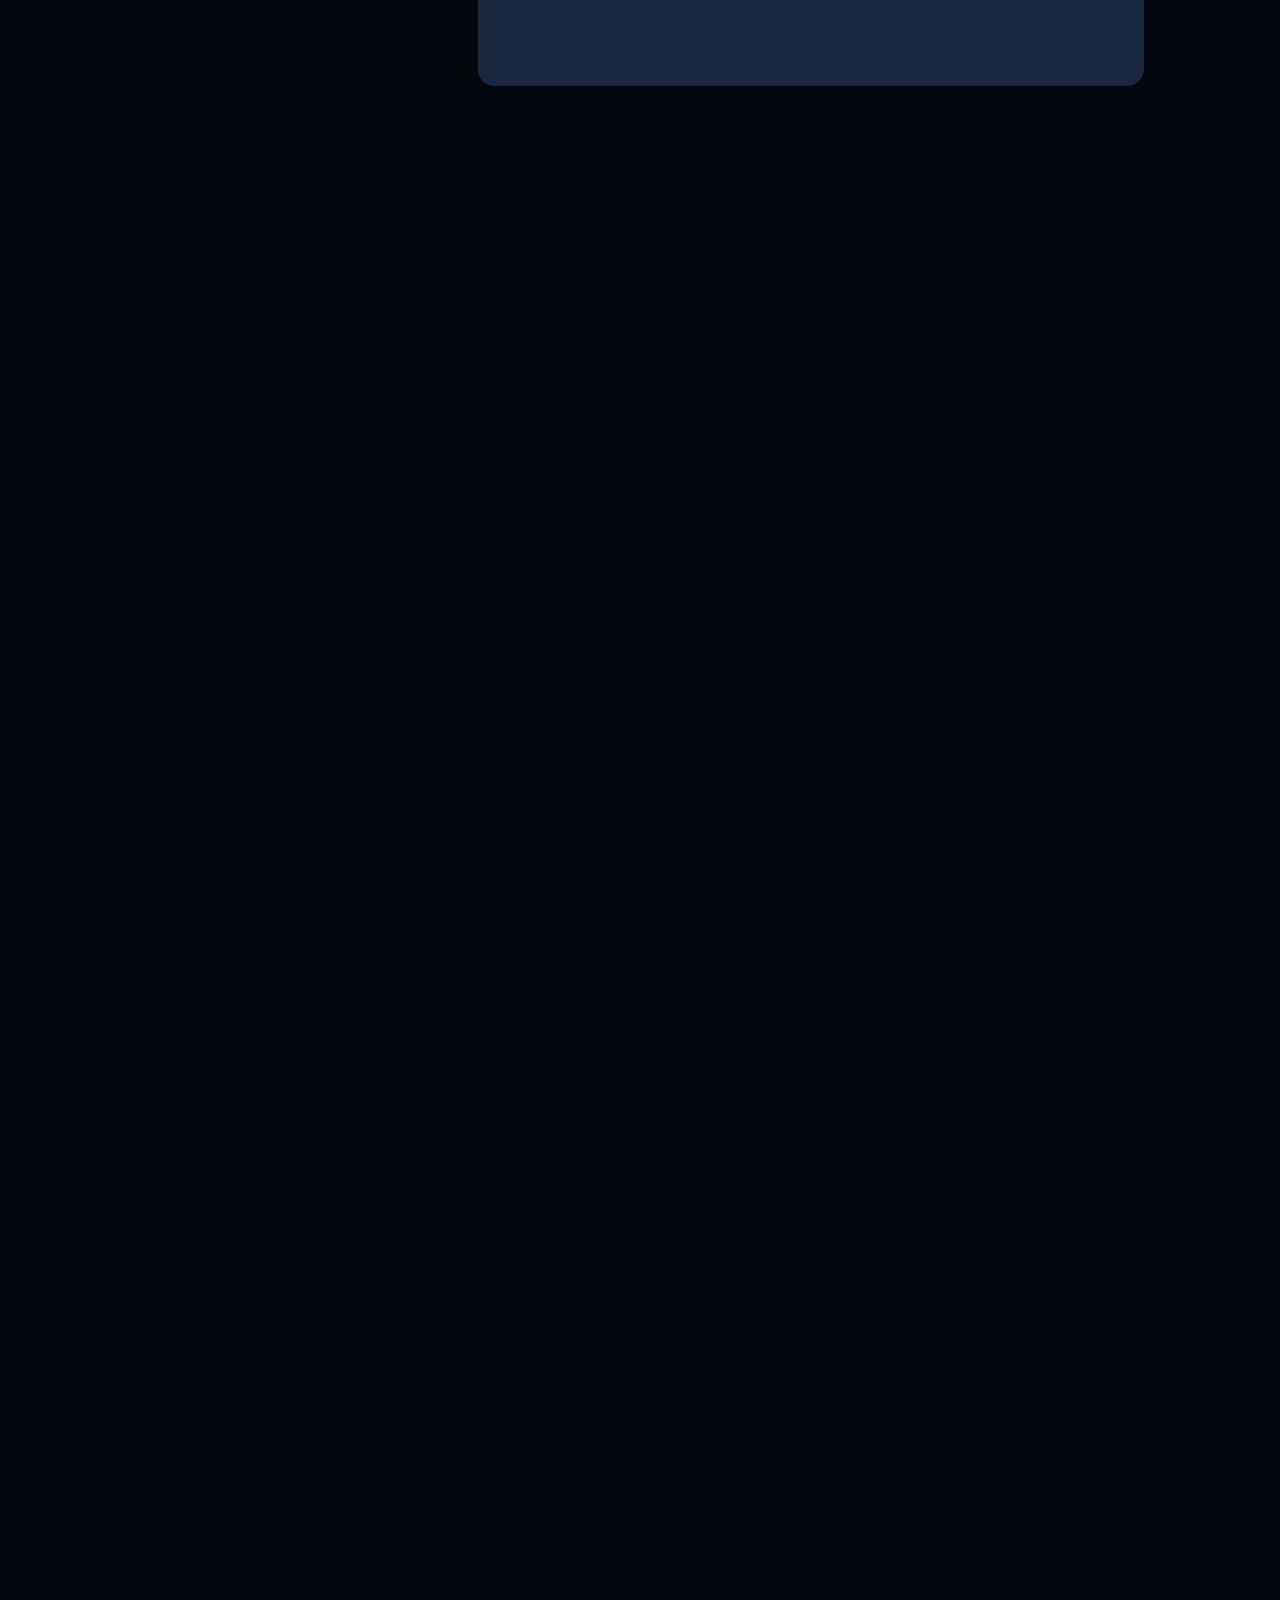
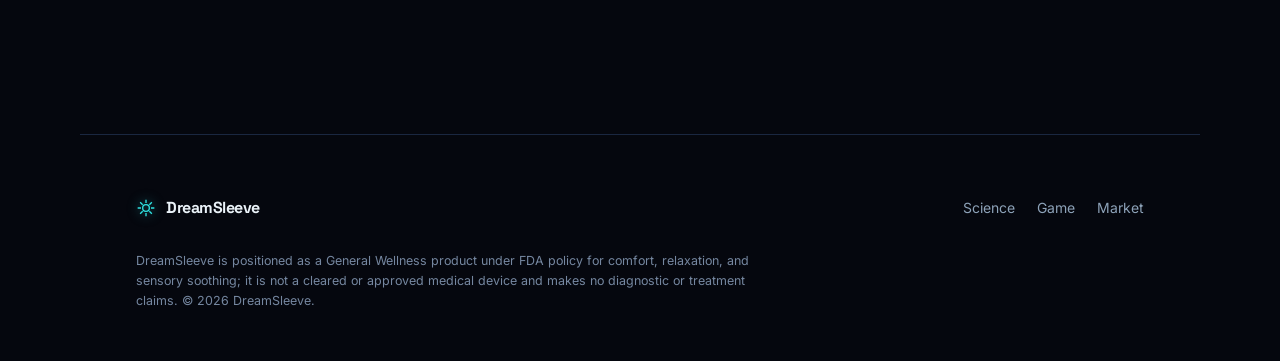
==== commit 6d7e49c5: "Add cinematic GSAP ScrollTrigger scroll (scrub-pin + parallax) - Vendor GSAP 3.12 + ScrollTrigger se" ====
--- a/index.html
+++ b/index.html
@@ -341,6 +341,10 @@
     </p>
   </footer>
 
+  <!-- GSAP + ScrollTrigger (vendored, self-hosted) power the cinematic scroll;
+       the site degrades to IntersectionObserver reveals if they fail to load. -->
+  <script src="assets/vendor/gsap.min.js" defer></script>
+  <script src="assets/vendor/ScrollTrigger.min.js" defer></script>
   <script src="scripts/main.js" defer></script>
 
   <!-- Privacy-friendly analytics (GoatCounter): no cookies, no personal data, GDPR-friendly.
--- a/styles/main.css
+++ b/styles/main.css
@@ -75,8 +75,6 @@
 }
 .skip-link:focus { top: 12px; }
 
-.sr-only { position: absolute; width: 1px; height: 1px; padding: 0; margin: -1px; overflow: hidden;
-  clip: rect(0 0 0 0); clip-path: inset(50%); white-space: nowrap; border: 0; }
 
 :focus-visible { outline: 2px solid var(--signal); outline-offset: 3px; border-radius: 4px; }
 
@@ -116,11 +114,8 @@
   box-shadow: 0 0 0 0 rgba(47,228,228,.5);
 }
 .btn--primary:hover { box-shadow: 0 8px 30px -8px var(--signal); transform: translateY(-2px); }
-.btn--ghost { border-color: var(--line); color: var(--text); background: rgba(255,255,255,.015); }
-.btn--ghost:hover { border-color: var(--signal); color: var(--signal); transform: translateY(-2px); }
-.btn--lg { padding: 16px 30px; font-size: var(--t-base); }
 .btn__chev { transition: transform .25s var(--ease); }
-.btn--ghost:hover .btn__chev { transform: translateX(3px); }
+.btn:hover .btn__chev { transform: translateX(3px); }
 
 /* ---------- header ---------- */
 .site-header {
@@ -146,7 +141,6 @@
   content: ""; display: block; height: 1px; margin-top: 3px;
   background: var(--signal); box-shadow: 0 0 6px var(--signal);
 }
-.header-cta { margin-left: 8px; }
 
 /* hamburger toggle — hidden on desktop, shown below 920px */
 .nav-toggle { display: none; }
@@ -217,6 +211,9 @@
 /* ---------- reveal animation ---------- */
 [data-reveal] { opacity: 0; transform: translateY(26px); transition: opacity .7s var(--ease), transform .7s var(--ease); }
 [data-reveal].is-in { opacity: 1; transform: none; }
+/* when GSAP drives the cinematic scroll it owns these tweens — drop the CSS
+   transition so the two engines don't fight over the same properties */
+html.gsap [data-reveal] { transition: none; }
 
 /* ---------- science pillars ---------- */
 .pillars { display: grid; grid-template-columns: repeat(3, 1fr); gap: 22px; }
@@ -248,52 +245,6 @@
 .stat__label { display: block; margin-top: 10px; color: var(--muted); font-size: var(--t-sm); line-height: 1.4; }
 .stat__label i { display: block; margin-top: 5px; font-style: normal; font-family: var(--mono);
   font-size: .6rem; letter-spacing: .08em; text-transform: uppercase; color: var(--faint); }
-
-/* ---------- traction timeline ---------- */
-.timeline { list-style: none; margin: 0; padding: 0; position: relative; max-width: 720px; }
-.timeline::before { content: ""; position: absolute; left: 7px; top: 6px; bottom: 6px; width: 1px; background: var(--line); }
-.timeline li { position: relative; padding: 0 0 38px 40px; }
-.timeline li:last-child { padding-bottom: 0; }
-.timeline__dot { position: absolute; left: 0; top: 4px; width: 15px; height: 15px; border-radius: 50%;
-  border: 2px solid var(--signal); background: var(--void); box-shadow: 0 0 12px -2px var(--signal); }
-.timeline__dot--next { border-color: var(--pulse); background: var(--pulse); box-shadow: 0 0 16px var(--pulse); animation: pulse 2s infinite; }
-@keyframes pulse { 0%,100%{box-shadow:0 0 16px var(--pulse);} 50%{box-shadow:0 0 28px var(--pulse);} }
-.timeline h3 { font-size: var(--t-md); font-weight: 600; margin-bottom: 6px; }
-.timeline p { color: var(--muted); font-size: var(--t-sm); }
-
-/* ---------- ask ---------- */
-.ask { max-width: 1000px; }
-.ask__card { text-align: center; padding: clamp(40px, 7vw, 80px); border-radius: 24px; border: 1px solid var(--line);
-  background: radial-gradient(120% 140% at 50% 0%, rgba(47,228,228,.10), transparent 55%),
-    radial-gradient(90% 120% at 50% 120%, rgba(255,61,216,.12), transparent 55%), var(--panel); }
-.ask__title { font-size: clamp(2rem, 5.5vw, 3.4rem); font-weight: 600; }
-.ask__lede { margin: 22px auto 0; max-width: 52ch; color: var(--muted); font-size: var(--t-md); }
-.ask__actions { display: flex; gap: 14px; justify-content: center; flex-wrap: wrap; margin-top: 38px; }
-.ask__note { margin-top: 24px; color: var(--faint); font-size: var(--t-sm); }
-
-/* ---------- lead-capture form (Formspree) ---------- */
-.lead-form { margin: 34px auto 0; max-width: 560px; text-align: left; display: flex; flex-direction: column; gap: 16px; }
-.lead-form__row { display: grid; grid-template-columns: 1fr 1fr; gap: 16px; }
-.lead-form label { display: flex; flex-direction: column; gap: 7px;
-  font-family: var(--mono); font-size: .62rem; letter-spacing: .1em; text-transform: uppercase; color: var(--muted); }
-.lead-form input, .lead-form select, .lead-form textarea {
-  font-family: var(--body); font-size: var(--t-base); color: var(--text); background: var(--void-2);
-  border: 1px solid var(--line); border-radius: 10px; padding: 12px 14px; width: 100%;
-  text-transform: none; letter-spacing: 0; -webkit-appearance: none; appearance: none;
-  transition: border-color .2s, box-shadow .2s; }
-.lead-form input::placeholder, .lead-form textarea::placeholder { color: var(--faint); }
-.lead-form input:focus, .lead-form select:focus, .lead-form textarea:focus {
-  outline: none; border-color: var(--signal); box-shadow: 0 0 0 3px rgba(47,228,228,.15); }
-.lead-form textarea { resize: vertical; min-height: 84px; }
-.lead-form select {
-  background-image: linear-gradient(45deg, transparent 50%, var(--muted) 50%), linear-gradient(135deg, var(--muted) 50%, transparent 50%);
-  background-position: calc(100% - 20px) 50%, calc(100% - 15px) 50%; background-size: 5px 5px, 5px 5px; background-repeat: no-repeat; }
-.lead-form__actions { display: flex; align-items: center; gap: 16px; flex-wrap: wrap; margin-top: 4px; }
-.lead-form__actions .btn { cursor: pointer; }
-.lead-form__actions .btn[disabled] { opacity: .6; cursor: progress; }
-.lead-form__status { font-size: var(--t-sm); color: var(--muted); }
-.lead-form__status.is-ok { color: var(--pass); }
-.lead-form__status.is-error { color: var(--red); }
 
 /* ---------- footer ---------- */
 .site-footer { max-width: var(--maxw); margin-inline: auto; padding: 60px var(--gutter) 50px; border-top: 1px solid var(--line); }
@@ -349,21 +300,6 @@
 .lb__user { color: var(--text); }
 .lb__score { margin-left: auto; color: var(--muted); }
 .lb__rows li.is-you .lb__user { color: var(--signal); }
-
-/* ---------- pathway / regulatory & reimbursement ---------- */
-.phases { list-style: none; margin: 0 0 30px; padding: 0; display: grid; grid-template-columns: repeat(3, 1fr); gap: 22px; }
-.phase { position: relative; border: 1px solid var(--line); border-radius: 16px; padding: 28px 26px;
-  background: linear-gradient(180deg, var(--panel), var(--void-2)); }
-.phase--now { border-color: var(--pass); box-shadow: 0 0 60px -30px var(--pass); }
-.phase__top { display: flex; align-items: center; justify-content: space-between; gap: 12px; margin-bottom: 18px; }
-.phase__tag { font-family: var(--mono); font-size: .64rem; letter-spacing: .1em; text-transform: uppercase; color: var(--muted); }
-.phase h3 { font-size: var(--t-md); font-weight: 600; margin-bottom: 12px; }
-.phase p { color: var(--muted); font-size: var(--t-sm); }
-.pill { font-family: var(--mono); font-size: .66rem; letter-spacing: .06em; padding: 6px 12px; border-radius: 20px; white-space: nowrap; }
-.pill--on { color: var(--pass); border: 1px solid var(--pass); box-shadow: 0 0 14px -4px var(--pass); }
-.pill--ready { color: var(--signal); border: 1px solid var(--signal); box-shadow: 0 0 14px -4px var(--signal); }
-.pill--plan { color: var(--amber); border: 1px solid var(--amber); box-shadow: 0 0 14px -4px var(--amber); }
-.pathway__foot { color: var(--muted); font-size: var(--t-sm); max-width: 70ch; }
 
 /* ============================================================
    RESPONSIVE
@@ -396,15 +332,13 @@
   .hero__actions { justify-content: center; }
   .hero__photo { width: 128%; right: -34%; top: 42%; opacity: .4; }
   .pillars, .moat { grid-template-columns: 1fr; }
-  .game__deck, .game-tiles, .loop__steps, .phases { grid-template-columns: 1fr; }
+  .game__deck, .game-tiles, .loop__steps { grid-template-columns: 1fr; }
   .stats { grid-template-columns: 1fr 1fr; }
   .session__list { grid-template-columns: 1fr 1fr; }
 }
 @media (max-width: 560px) {
-  .header-cta { display: none; }
   .stats { grid-template-columns: 1fr; }
   .session__list { grid-template-columns: 1fr; }
-  .lead-form__row { grid-template-columns: 1fr; }
   .hero__title { font-size: clamp(2rem, 11vw, 3.2rem); }
 }
 
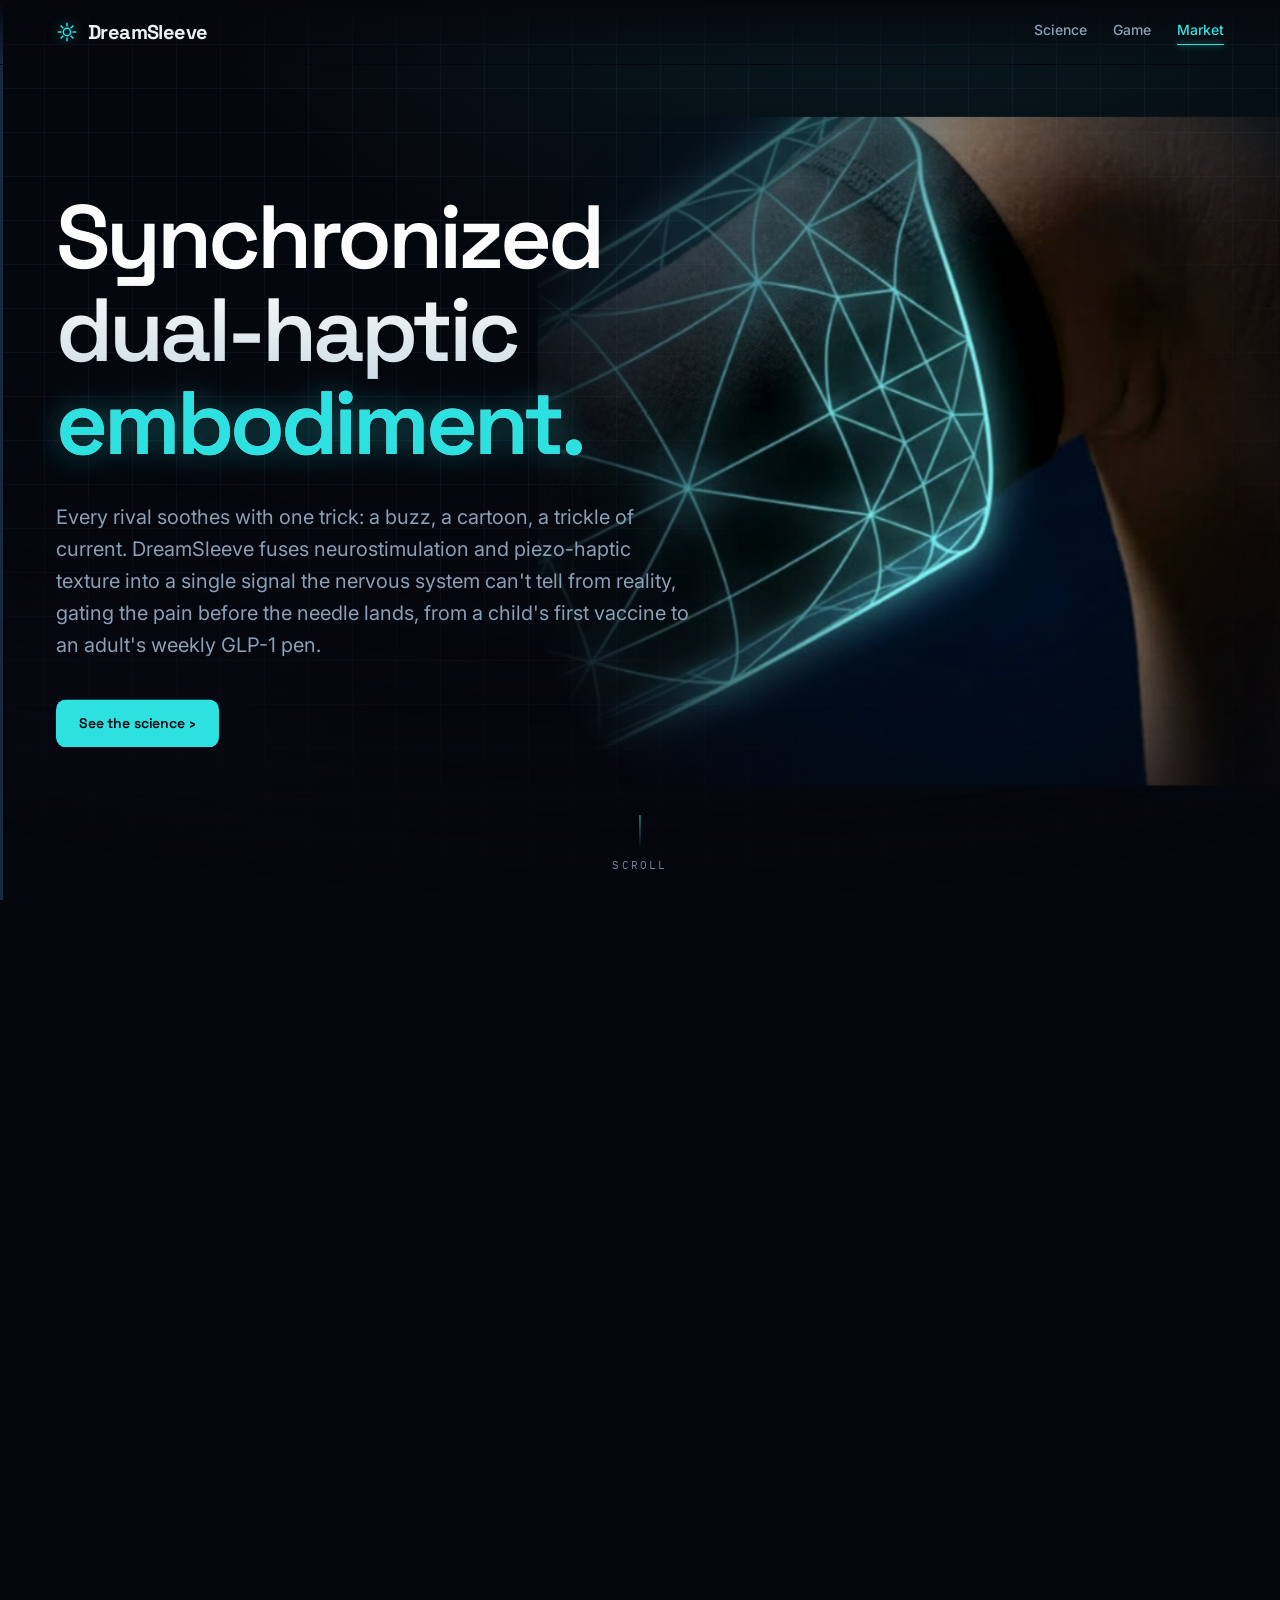
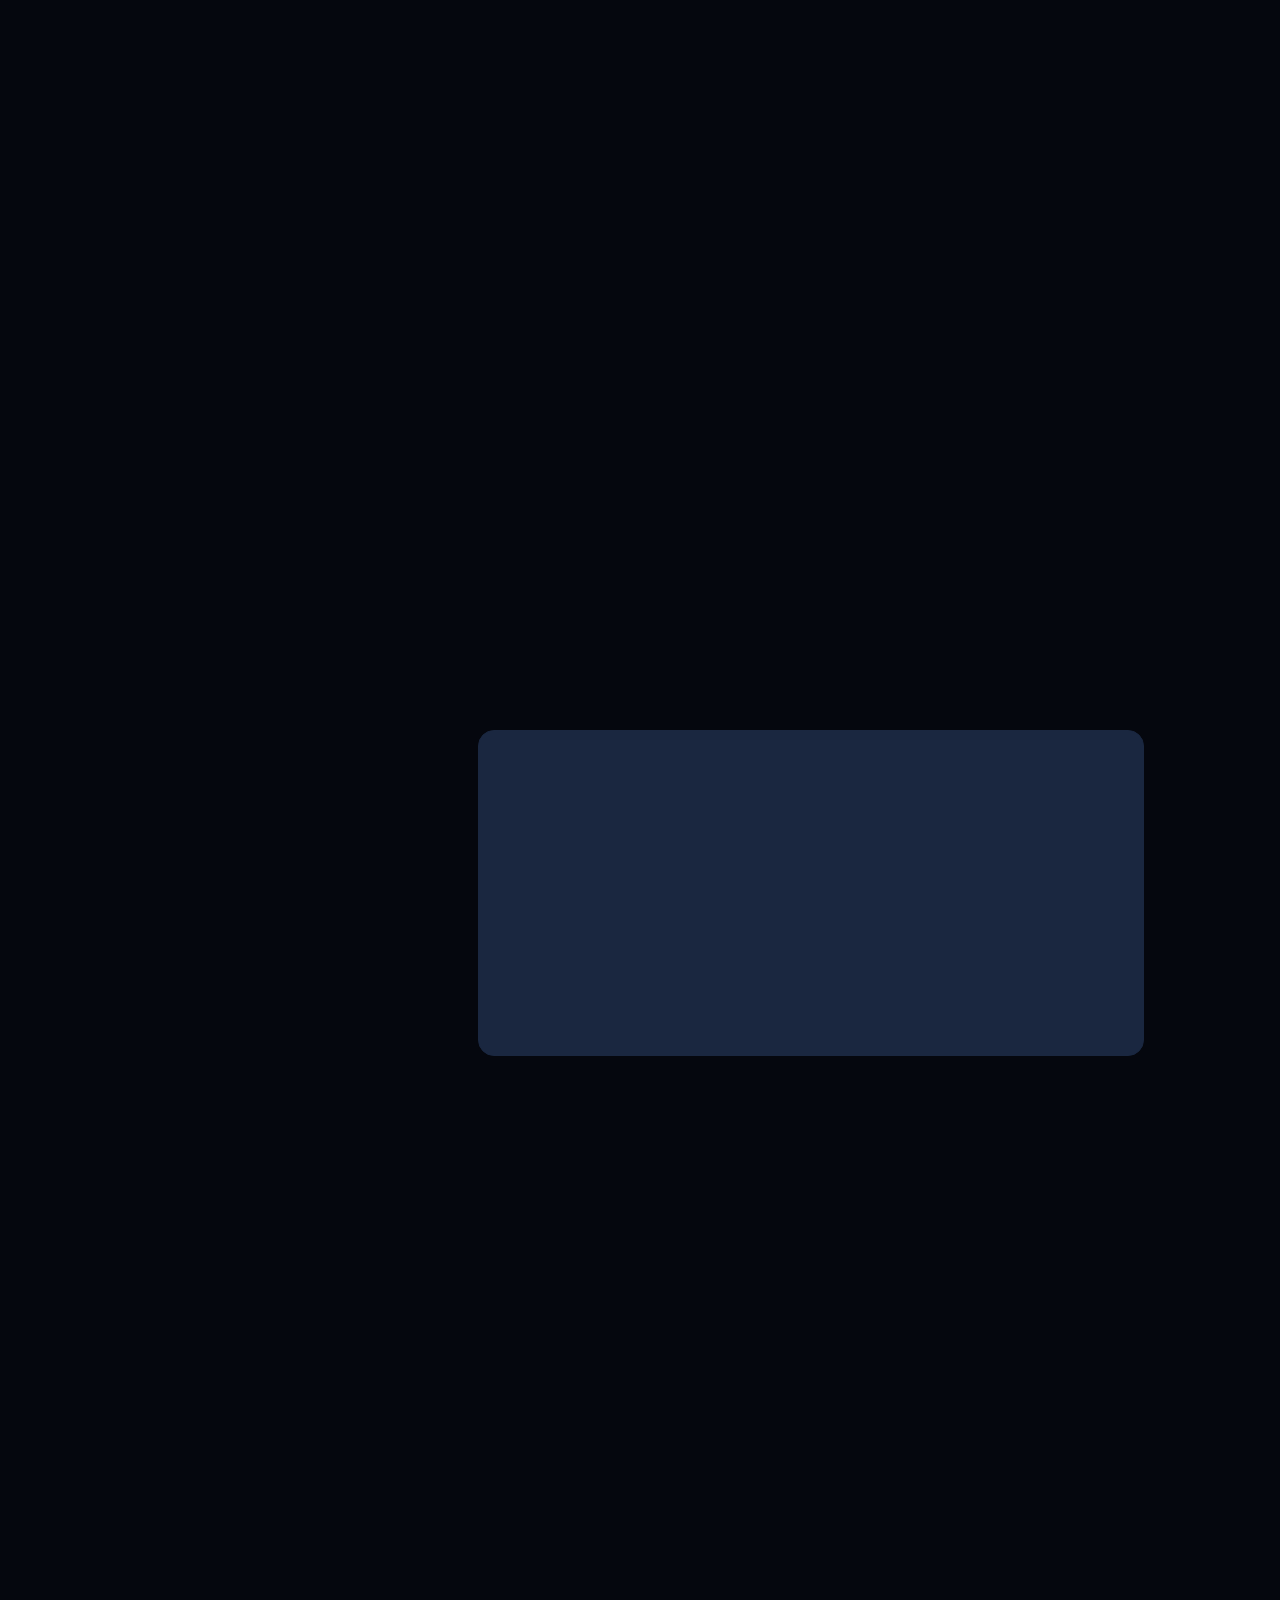
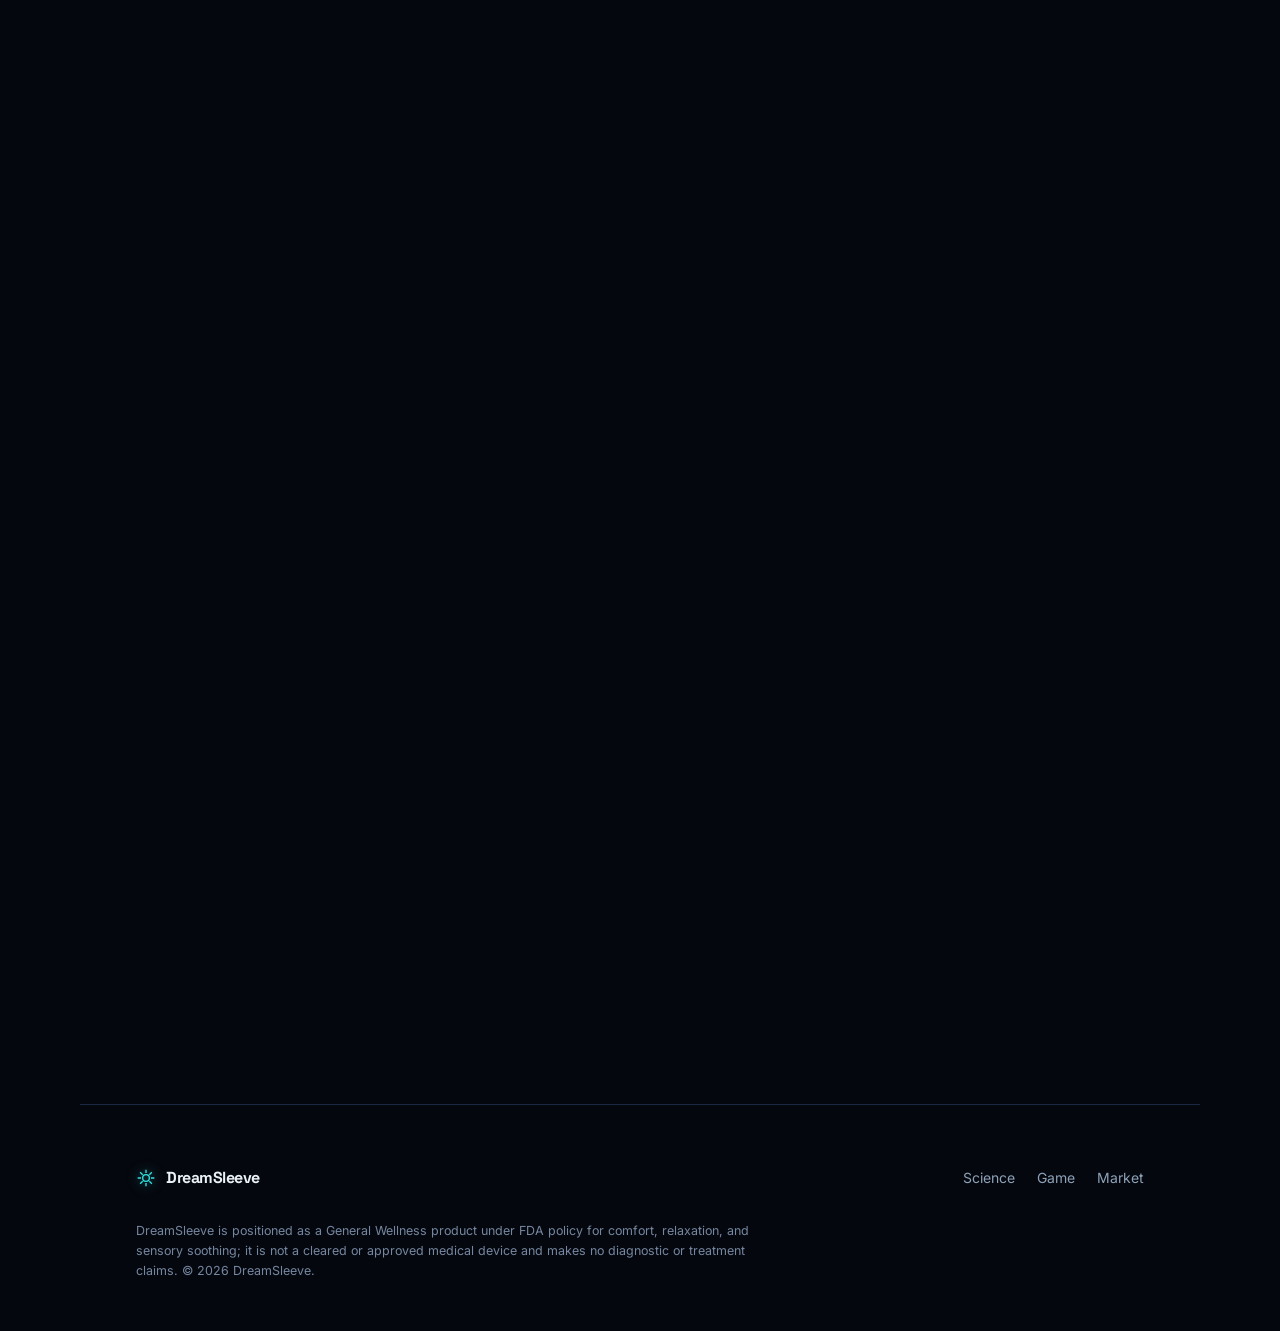
==== commit fcf85bd3: "Add brand loading splash (GSAP-orchestrated dismissal) - Full-screen splash on homepage load: radian" ====
--- a/index.html
+++ b/index.html
@@ -75,6 +75,25 @@
 </head>
 
 <body>
+  <!-- ==== LOADING SPLASH (brand-styled; GSAP-orchestrated dismissal, CSS fallback) ==== -->
+  <div id="splash" role="status" aria-label="Loading DreamSleeve">
+    <div class="splash__stage" aria-hidden="true">
+      <span class="splash__mark">
+        <svg viewBox="0 0 120 120" width="112" height="112" fill="none" aria-hidden="true">
+          <circle class="splash__ring" cx="60" cy="60" r="44" stroke-width="2" />
+          <circle class="splash__arc" cx="60" cy="60" r="44" stroke-width="2.5" stroke-linecap="round" />
+          <g class="splash__rays" stroke-width="3" stroke-linecap="round">
+            <path d="M60 10v16M60 94v16M10 60h16M94 60h16M24.6 24.6l11.3 11.3M84.1 84.1l11.3 11.3M95.4 24.6L84.1 35.9M35.9 84.1L24.6 95.4" />
+          </g>
+          <circle class="splash__core" cx="60" cy="60" r="15" />
+        </svg>
+      </span>
+      <span class="splash__word">DreamSleeve</span>
+      <span class="splash__bar"><i></i></span>
+      <span class="splash__status">Calibrating dual-haptic channels</span>
+    </div>
+  </div>
+
   <a class="skip-link" href="#top">Skip to content</a>
 
   <!-- Engineering grid + scroll progress rail -->
--- a/styles/main.css
+++ b/styles/main.css
@@ -100,6 +100,49 @@
   background: linear-gradient(var(--signal), var(--pulse));
   box-shadow: 0 0 12px var(--signal);
 }
+
+/* ---------- loading splash ---------- */
+html.splash-lock { overflow: hidden; }
+#splash {
+  position: fixed; inset: 0; z-index: 1000; display: grid; place-items: center;
+  background:
+    radial-gradient(900px 560px at 50% 42%, rgba(47,228,228,.10), transparent 62%),
+    radial-gradient(700px 460px at 50% 120%, rgba(255,61,216,.07), transparent 55%),
+    linear-gradient(var(--grid) 1px, transparent 1px) 0 0 / 44px 44px,
+    linear-gradient(90deg, var(--grid) 1px, transparent 1px) 0 0 / 44px 44px,
+    var(--void);
+  will-change: opacity, transform;
+}
+.splash__stage { display: flex; flex-direction: column; align-items: center; gap: 22px; padding: 24px; }
+.splash__mark { display: block; filter: drop-shadow(0 0 18px rgba(47,228,228,.4)); }
+.splash__mark svg { display: block; }
+.splash__ring { stroke: var(--line); }
+.splash__arc {
+  stroke: var(--signal); stroke-dasharray: 70 210; transform-box: fill-box; transform-origin: center;
+  animation: splashSpin 1.15s linear infinite;
+}
+.splash__rays {
+  stroke: var(--signal); transform-box: fill-box; transform-origin: center;
+  animation: splashSpin 9s linear infinite reverse; opacity: .9;
+}
+.splash__core { fill: var(--signal); animation: splashPulse 1.6s ease-in-out infinite; }
+.splash__word {
+  font-family: var(--display); font-weight: 700; font-size: clamp(1.6rem, 5vw, 2.1rem); letter-spacing: -.03em;
+  background: linear-gradient(180deg, #fff 32%, #a9c4d6); -webkit-background-clip: text; background-clip: text; color: transparent;
+}
+.splash__bar { position: relative; width: min(220px, 60vw); height: 2px; border-radius: 2px; background: var(--line); overflow: hidden; }
+.splash__bar i {
+  position: absolute; inset: 0; width: 0; display: block; border-radius: 2px;
+  background: linear-gradient(90deg, var(--signal), var(--pulse)); box-shadow: 0 0 10px var(--signal);
+  animation: splashBar 1.5s cubic-bezier(.4,0,.1,1) forwards;
+}
+.splash__status {
+  font-family: var(--mono); font-size: .62rem; letter-spacing: .22em; text-transform: uppercase; color: var(--faint);
+}
+#splash.is-done { opacity: 0; pointer-events: none; transition: opacity .6s var(--ease); }
+@keyframes splashSpin { to { transform: rotate(360deg); } }
+@keyframes splashPulse { 0%, 100% { opacity: .55; } 50% { opacity: 1; } }
+@keyframes splashBar { 0% { width: 0; } 72% { width: 88%; } 100% { width: 100%; } }
 
 /* ---------- buttons ---------- */
 .btn {
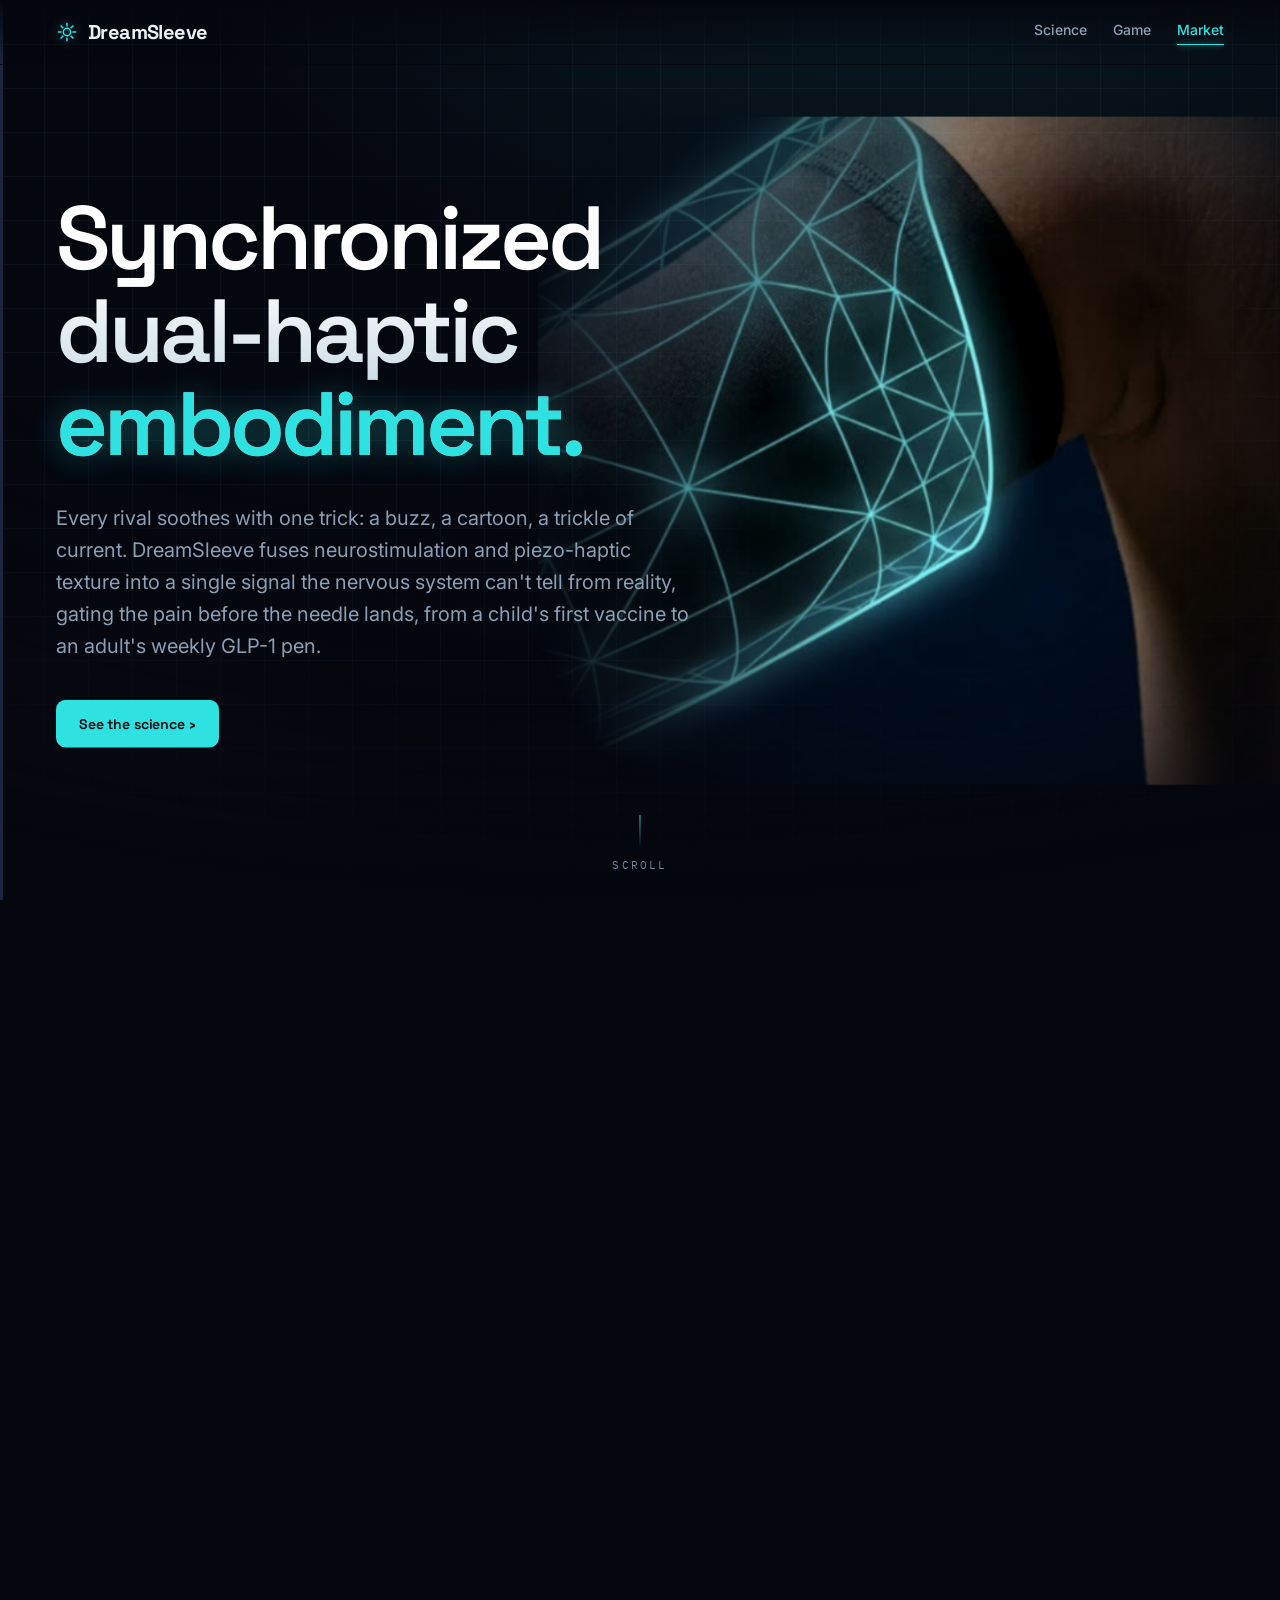
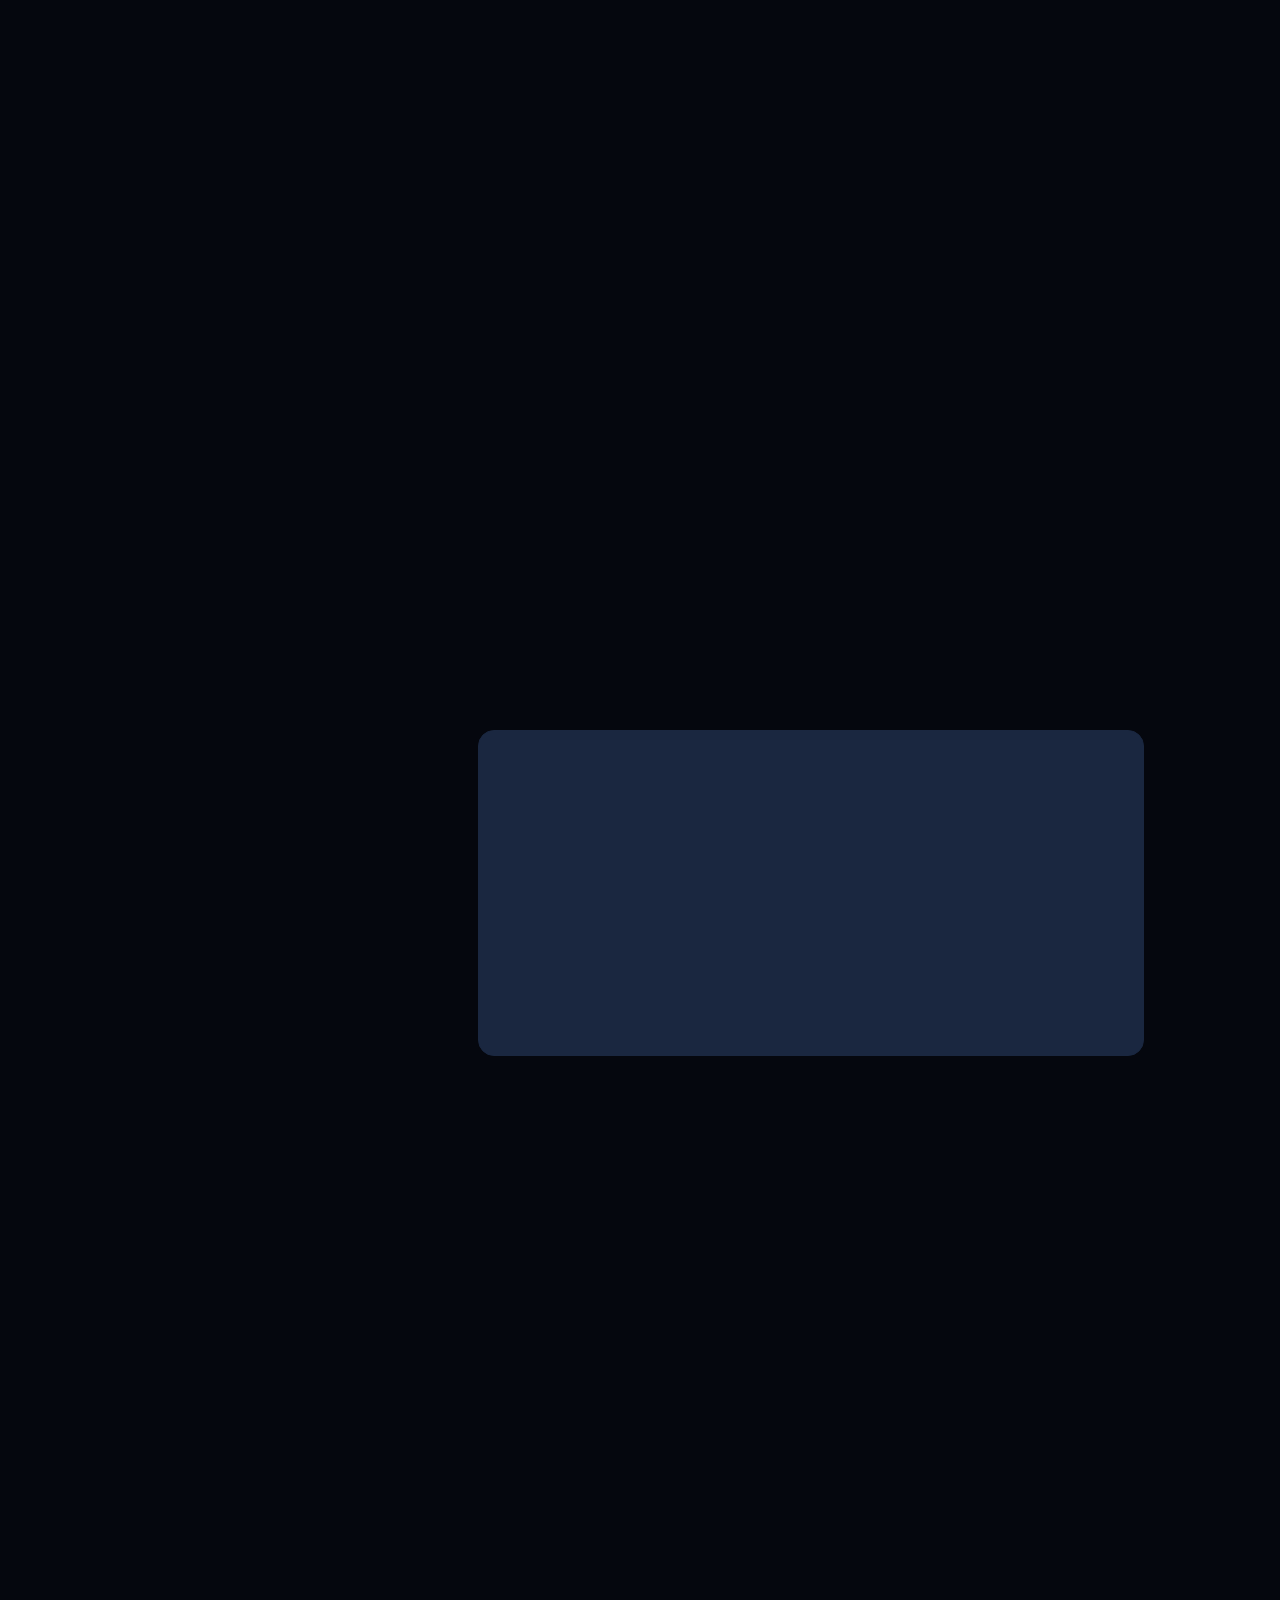
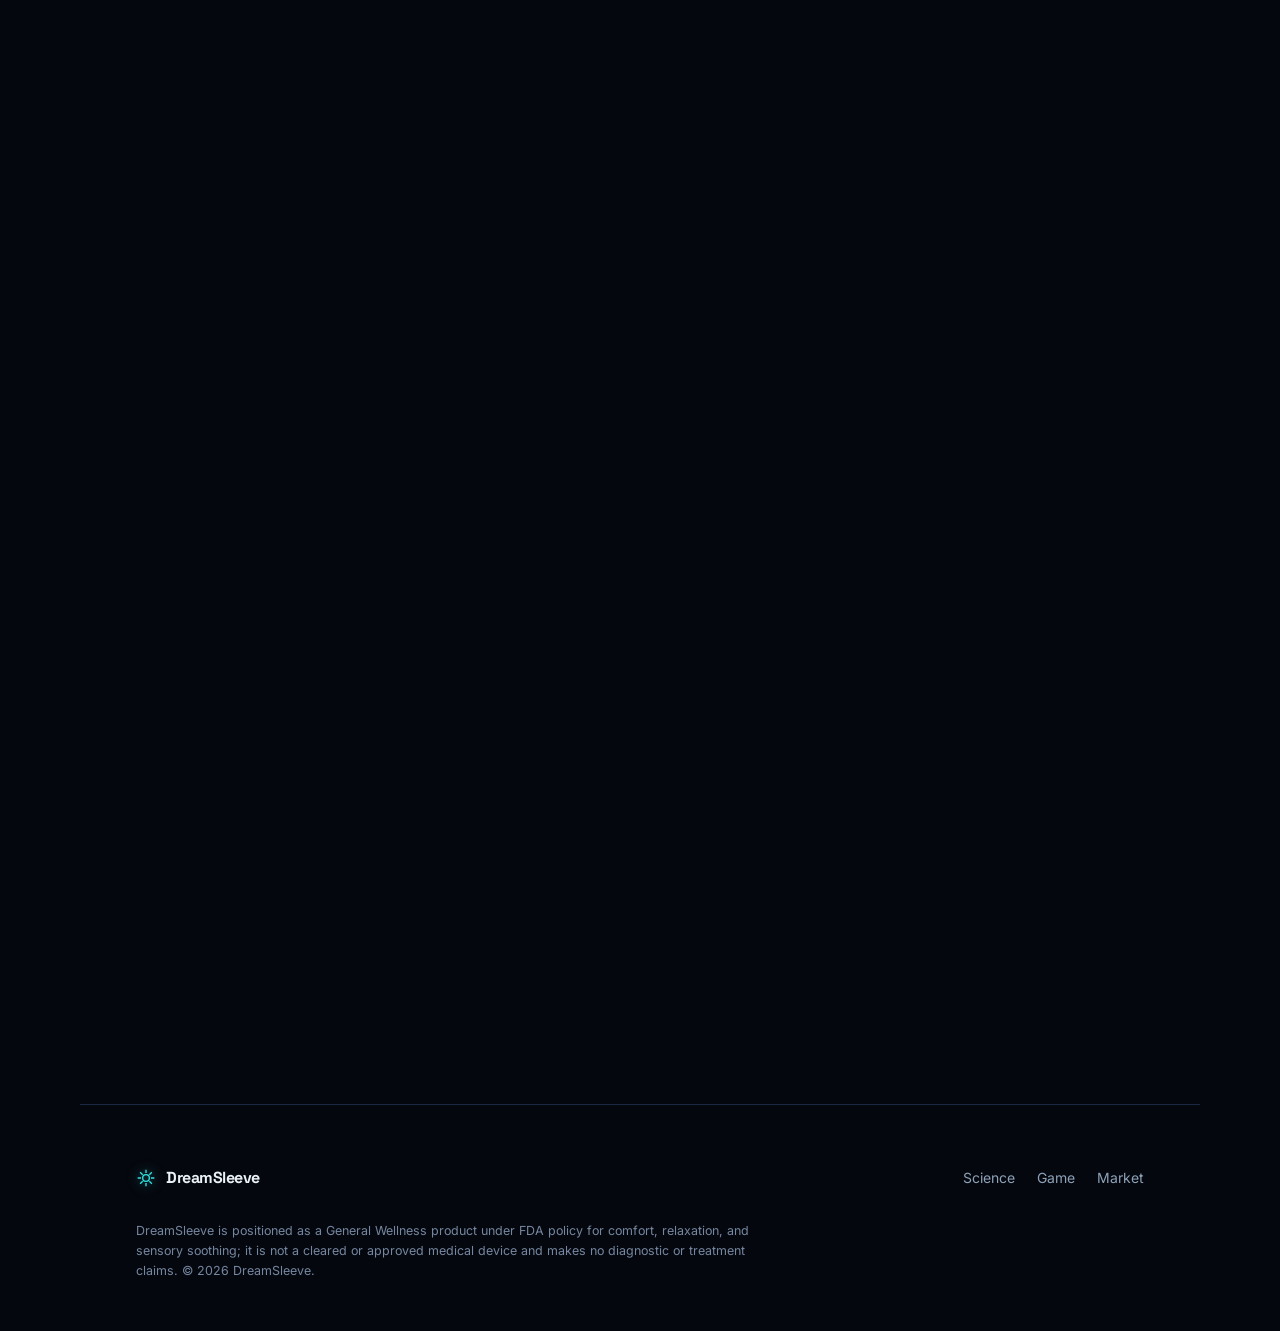
==== commit fcbda009: "SEO + GEO pass: sitemap refresh, llms.txt, AI-crawler robots, richer JSON-LD - Refresh sitemap lastm" ====
--- a/index.html
+++ b/index.html
@@ -7,7 +7,7 @@
   <!-- ==== PRIMARY META ==== -->
   <title>DreamSleeve: Synchronized Dual-Haptic Embodiment for Needle Distress</title>
   <meta name="description" content="DreamSleeve is an arm-worn sleeve that fuses TENS neurostimulation and piezo-haptic texture into one synchronized signal that mitigates needle distress, procedural anxiety, and muscle guarding across pediatric immunizations and adult self-injections (GLP-1 regimens, Type 1 Diabetes insulin)." />
-  <meta name="keywords" content="DreamSleeve, dual-haptic, needle distress, procedural pain, pediatric immunization, adult self-injection, GLP-1, insulin, type 1 diabetes, vaccine anxiety, gamified immunization, TENS, piezo haptics, neurostimulation, pain gating, medical wearable, needle anxiety, FDA general wellness, EPSDT, HSA HRA" />
+  <meta name="keywords" content="DreamSleeve, dual-haptic, needle distress, procedural pain, pediatric immunization, adult self-injection, GLP-1, insulin, type 1 diabetes, vaccine anxiety, gamified immunization, TENS, piezo haptics, neurostimulation, pain gating, medical wearable, needle anxiety, FDA general wellness" />
   <meta name="author" content="DreamSleeve" />
   <meta name="theme-color" content="#05070E" />
   <meta name="color-scheme" content="dark" />
@@ -59,15 +59,32 @@
         "name": "DreamSleeve",
         "url": "https://dreamsuit.github.io/DREAMSUIT-WEBSITE-MAIN/",
         "logo": "https://dreamsuit.github.io/DREAMSUIT-WEBSITE-MAIN/assets/favicon-32.png",
+        "slogan": "Synchronized dual-haptic embodiment",
         "description": "DreamSleeve builds synchronized dual-haptic wearables that gate needle distress across the lifespan, from pediatric immunizations to adult self-injection."
       },
       {
+        "@type": "WebSite",
+        "@id": "https://dreamsuit.github.io/DREAMSUIT-WEBSITE-MAIN/#website",
+        "name": "DreamSleeve",
+        "url": "https://dreamsuit.github.io/DREAMSUIT-WEBSITE-MAIN/",
+        "inLanguage": "en",
+        "publisher": { "@id": "https://dreamsuit.github.io/DREAMSUIT-WEBSITE-MAIN/#org" },
+        "about": { "@id": "https://dreamsuit.github.io/DREAMSUIT-WEBSITE-MAIN/#product" }
+      },
+      {
         "@type": "Product",
+        "@id": "https://dreamsuit.github.io/DREAMSUIT-WEBSITE-MAIN/#product",
         "name": "DreamSleeve",
         "brand": { "@id": "https://dreamsuit.github.io/DREAMSUIT-WEBSITE-MAIN/#org" },
+        "url": "https://dreamsuit.github.io/DREAMSUIT-WEBSITE-MAIN/",
         "category": "Medical wearable / procedural pain management",
         "description": "An arm-worn sleeve that fuses TENS neurostimulation and piezo-haptic texture into one synchronized signal to mitigate needle distress, procedural anxiety, and muscle guarding across pediatric immunizations and adult self-injections including GLP-1 regimens and Type 1 Diabetes insulin. Pediatric sessions are gamified: children defeat the pathogen their vaccine protects against. Positioned as an FDA General Wellness product.",
-        "audience": { "@type": "MedicalAudience", "audienceType": "Pediatric clinicians, caregivers, and families; adults self-injecting GLP-1 or insulin" }
+        "audience": { "@type": "MedicalAudience", "audienceType": "Pediatric clinicians, caregivers, and families; adults self-injecting GLP-1 or insulin" },
+        "additionalProperty": [
+          { "@type": "PropertyValue", "name": "Channels", "value": "TENS neurostimulation + piezoelectric haptic texture" },
+          { "@type": "PropertyValue", "name": "Synchrony budget", "value": "~4 ms visuo-haptic" },
+          { "@type": "PropertyValue", "name": "Regulatory positioning", "value": "FDA General Wellness" }
+        ]
       }
     ]
   }
